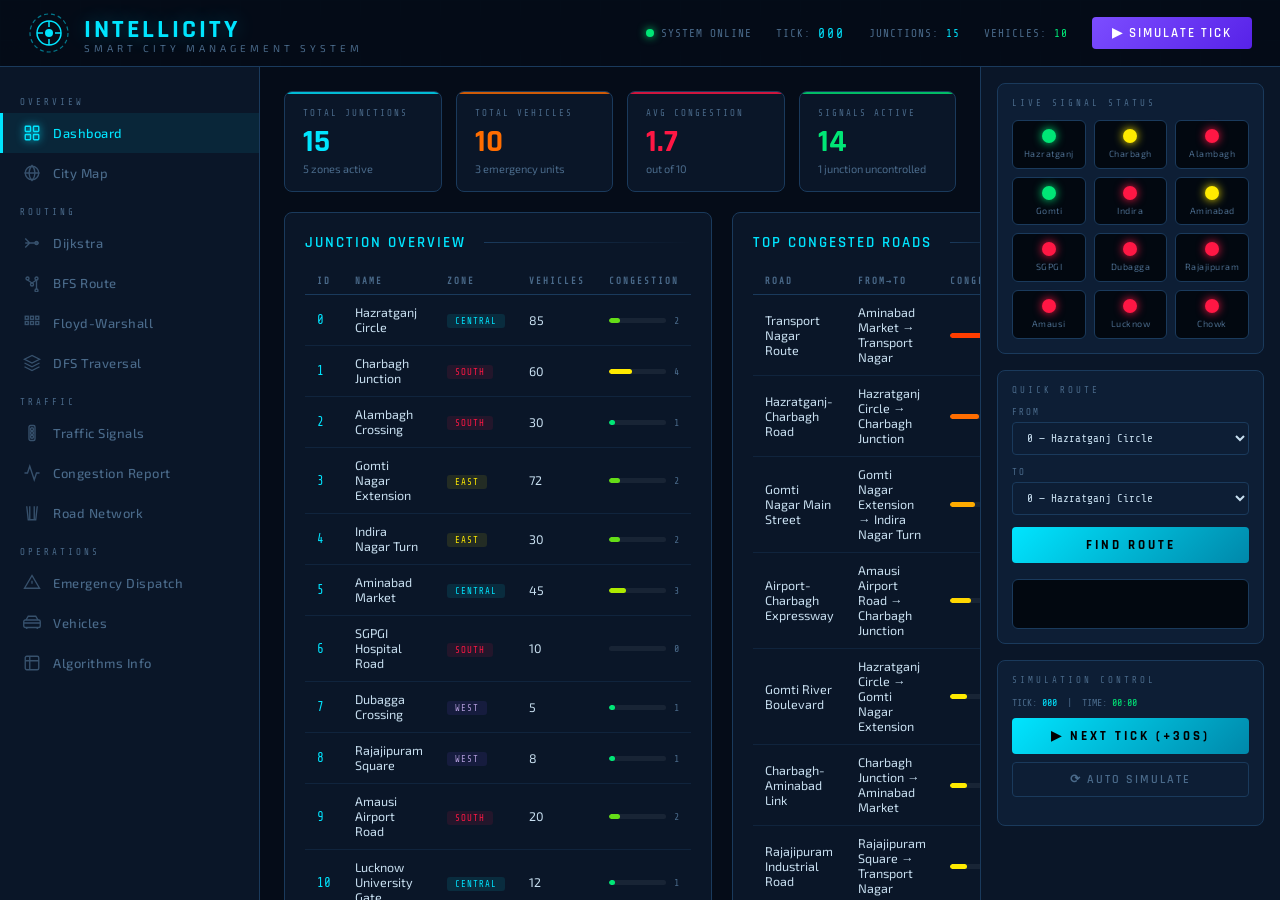
==== index.html @ 2b75cfaf "Rename inde.html to index.html" ====
<!DOCTYPE html>
<html lang="en">
<head>
<meta charset="UTF-8">
<meta name="viewport" content="width=device-width, initial-scale=1.0">
<title>IntelliCity — Smart City Management</title>
<link href="https://fonts.googleapis.com/css2?family=Rajdhani:wght@400;500;600;700&family=Share+Tech+Mono&family=Exo+2:wght@300;400;600&display=swap" rel="stylesheet">
<style>
  :root {
    --bg: #050c18;
    --panel: #0a1628;
    --panel2: #0d1e35;
    --border: #1a3a5c;
    --accent: #00e5ff;
    --accent2: #7c4dff;
    --green: #00e676;
    --yellow: #ffea00;
    --red: #ff1744;
    --orange: #ff6d00;
    --text: #c8dff0;
    --text-dim: #4a6a8a;
    --glow: 0 0 20px rgba(0,229,255,0.3);
    --glow-green: 0 0 16px rgba(0,230,118,0.4);
    --glow-red: 0 0 16px rgba(255,23,68,0.4);
  }

  * { margin:0; padding:0; box-sizing:border-box; }

  body {
    background: var(--bg);
    color: var(--text);
    font-family: 'Exo 2', sans-serif;
    min-height: 100vh;
    overflow-x: hidden;
  }

  /* Animated grid background */
  body::before {
    content:'';
    position:fixed;
    inset:0;
    background-image:
      linear-gradient(rgba(0,229,255,0.03) 1px, transparent 1px),
      linear-gradient(90deg, rgba(0,229,255,0.03) 1px, transparent 1px);
    background-size: 40px 40px;
    pointer-events:none;
    z-index:0;
  }

  /* ─── HEADER ─── */
  header {
    position: sticky;
    top: 0;
    z-index: 100;
    background: rgba(5,12,24,0.92);
    backdrop-filter: blur(12px);
    border-bottom: 1px solid var(--border);
    padding: 12px 28px;
    display: flex;
    align-items: center;
    justify-content: space-between;
  }

  .logo {
    display: flex;
    align-items: center;
    gap: 14px;
  }

  .logo-icon {
    width: 42px;
    height: 42px;
    position: relative;
  }

  .logo-text {
    font-family: 'Rajdhani', sans-serif;
    font-size: 26px;
    font-weight: 700;
    letter-spacing: 3px;
    color: var(--accent);
    text-shadow: var(--glow);
  }

  .logo-sub {
    font-size: 10px;
    letter-spacing: 4px;
    color: var(--text-dim);
    text-transform: uppercase;
    margin-top: -4px;
  }

  .header-status {
    display: flex;
    align-items: center;
    gap: 24px;
  }

  .status-pill {
    display: flex;
    align-items: center;
    gap: 7px;
    font-family: 'Share Tech Mono', monospace;
    font-size: 11px;
    color: var(--text-dim);
    letter-spacing: 1px;
  }

  .pulse-dot {
    width: 8px;
    height: 8px;
    border-radius: 50%;
    background: var(--green);
    box-shadow: 0 0 8px var(--green);
    animation: pulse 1.5s ease infinite;
  }

  @keyframes pulse {
    0%,100% { opacity:1; transform:scale(1); }
    50% { opacity:0.5; transform:scale(0.8); }
  }

  .tick-counter {
    font-family: 'Share Tech Mono', monospace;
    font-size: 13px;
    color: var(--accent);
    letter-spacing: 2px;
  }

  .btn-simulate {
    background: linear-gradient(135deg, var(--accent2), #5722e8);
    border: none;
    color: #fff;
    font-family: 'Rajdhani', sans-serif;
    font-size: 13px;
    font-weight: 600;
    letter-spacing: 2px;
    padding: 8px 20px;
    border-radius: 4px;
    cursor: pointer;
    transition: all .2s;
    text-transform: uppercase;
  }
  .btn-simulate:hover { transform:translateY(-1px); box-shadow: 0 4px 20px rgba(124,77,255,.5); }

  /* ─── LAYOUT ─── */
  .app {
    position: relative;
    z-index: 1;
    display: grid;
    grid-template-columns: 260px 1fr 300px;
    grid-template-rows: auto 1fr;
    height: calc(100vh - 67px);
    gap: 0;
  }

  /* ─── NAV SIDEBAR ─── */
  .sidebar-nav {
    border-right: 1px solid var(--border);
    background: var(--panel);
    overflow-y: auto;
    padding: 16px 0;
  }

  .nav-section-label {
    font-family: 'Share Tech Mono', monospace;
    font-size: 9px;
    letter-spacing: 3px;
    color: var(--text-dim);
    text-transform: uppercase;
    padding: 14px 20px 6px;
  }

  .nav-item {
    display: flex;
    align-items: center;
    gap: 12px;
    padding: 11px 20px;
    cursor: pointer;
    border-left: 3px solid transparent;
    transition: all .18s;
    font-size: 13px;
    font-weight: 500;
    letter-spacing: .5px;
    color: var(--text-dim);
  }

  .nav-item:hover { background: rgba(0,229,255,.05); color: var(--text); }

  .nav-item.active {
    background: rgba(0,229,255,.08);
    border-left-color: var(--accent);
    color: var(--accent);
  }

  .nav-icon {
    width: 18px;
    height: 18px;
    flex-shrink: 0;
    opacity: .7;
  }

  .nav-item.active .nav-icon { opacity: 1; filter: drop-shadow(0 0 4px var(--accent)); }

  /* ─── MAIN CONTENT ─── */
  .main-content {
    overflow-y: auto;
    padding: 24px;
    background: var(--bg);
  }

  .view { display: none; }
  .view.active { display: block; }

  /* ─── PANELS ─── */
  .panel {
    background: var(--panel);
    border: 1px solid var(--border);
    border-radius: 8px;
    padding: 20px;
    margin-bottom: 20px;
  }

  .panel-title {
    font-family: 'Rajdhani', sans-serif;
    font-size: 15px;
    font-weight: 600;
    letter-spacing: 2px;
    text-transform: uppercase;
    color: var(--accent);
    margin-bottom: 16px;
    display: flex;
    align-items: center;
    gap: 8px;
  }

  .panel-title::after {
    content: '';
    flex: 1;
    height: 1px;
    background: linear-gradient(90deg, var(--border), transparent);
    margin-left: 10px;
  }

  /* ─── CITY MAP ─── */
  #city-map-svg {
    width: 100%;
    border-radius: 8px;
    background: #020810;
    border: 1px solid var(--border);
  }

  /* ─── STATS GRID ─── */
  .stats-grid {
    display: grid;
    grid-template-columns: repeat(4, 1fr);
    gap: 14px;
    margin-bottom: 20px;
  }

  .stat-card {
    background: var(--panel);
    border: 1px solid var(--border);
    border-radius: 8px;
    padding: 16px 18px;
    position: relative;
    overflow: hidden;
  }

  .stat-card::before {
    content:'';
    position:absolute;
    top:0; left:0; right:0;
    height: 2px;
    background: var(--accent-bar, var(--accent));
    opacity: .8;
  }

  .stat-label {
    font-family: 'Share Tech Mono', monospace;
    font-size: 9px;
    letter-spacing: 2px;
    color: var(--text-dim);
    text-transform: uppercase;
    margin-bottom: 8px;
  }

  .stat-value {
    font-family: 'Rajdhani', sans-serif;
    font-size: 32px;
    font-weight: 700;
    color: var(--accent-color, var(--accent));
    line-height: 1;
  }

  .stat-sub {
    font-size: 11px;
    color: var(--text-dim);
    margin-top: 4px;
  }

  /* ─── TABLES ─── */
  .data-table {
    width: 100%;
    border-collapse: collapse;
    font-size: 12.5px;
  }

  .data-table thead tr {
    border-bottom: 1px solid var(--border);
  }

  .data-table th {
    font-family: 'Share Tech Mono', monospace;
    font-size: 9px;
    letter-spacing: 2px;
    color: var(--text-dim);
    text-transform: uppercase;
    text-align: left;
    padding: 8px 12px;
  }

  .data-table td {
    padding: 10px 12px;
    border-bottom: 1px solid rgba(26,58,92,.4);
    color: var(--text);
  }

  .data-table tbody tr:hover { background: rgba(0,229,255,.03); }

  /* ─── SIGNAL BADGE ─── */
  .signal-badge {
    display: inline-flex;
    align-items: center;
    gap: 5px;
    padding: 3px 10px;
    border-radius: 20px;
    font-family: 'Share Tech Mono', monospace;
    font-size: 10px;
    letter-spacing: 1px;
    font-weight: 700;
  }

  .signal-badge.green  { background: rgba(0,230,118,.15); color: var(--green); border: 1px solid rgba(0,230,118,.3); }
  .signal-badge.yellow { background: rgba(255,234,0,.15);  color: var(--yellow); border: 1px solid rgba(255,234,0,.3); }
  .signal-badge.red    { background: rgba(255,23,68,.15);  color: var(--red);    border: 1px solid rgba(255,23,68,.3); }

  .signal-dot {
    width: 6px; height: 6px;
    border-radius: 50%;
  }
  .signal-badge.green  .signal-dot { background: var(--green); box-shadow: 0 0 6px var(--green); animation: pulse 1s infinite; }
  .signal-badge.yellow .signal-dot { background: var(--yellow); box-shadow: 0 0 6px var(--yellow); animation: pulse 1.5s infinite; }
  .signal-badge.red    .signal-dot { background: var(--red); }

  /* ─── CONGESTION BAR ─── */
  .congestion-bar-wrap {
    display: flex;
    align-items: center;
    gap: 8px;
  }

  .congestion-bar {
    flex: 1;
    height: 5px;
    background: rgba(255,255,255,.06);
    border-radius: 3px;
    overflow: hidden;
  }

  .congestion-fill {
    height: 100%;
    border-radius: 3px;
    transition: width .4s;
  }

  .cong-0  { background: var(--green); }
  .cong-1  { background: #00e676; }
  .cong-2  { background: #64dd17; }
  .cong-3  { background: #aeea00; }
  .cong-4  { background: #ffea00; }
  .cong-5  { background: #ffd600; }
  .cong-6  { background: #ffab00; }
  .cong-7  { background: #ff6d00; }
  .cong-8  { background: #ff3d00; }
  .cong-9  { background: #ff1744; }
  .cong-10 { background: #d50000; }

  /* ─── VEHICLE TYPE BADGE ─── */
  .vtype {
    display: inline-block;
    padding: 2px 8px;
    border-radius: 3px;
    font-size: 10px;
    font-weight: 600;
    letter-spacing: 1px;
    font-family: 'Share Tech Mono', monospace;
  }

  .vtype.CAR        { background: rgba(0,229,255,.12); color: var(--accent); }
  .vtype.TRUCK      { background: rgba(124,77,255,.15); color: #b39ddb; }
  .vtype.MOTORCYCLE { background: rgba(0,176,255,.12); color: #40c4ff; }
  .vtype.AMBULANCE  { background: rgba(0,230,118,.15); color: var(--green); }
  .vtype.FIRE_TRUCK { background: rgba(255,109,0,.15); color: var(--orange); }
  .vtype.POLICE     { background: rgba(0,145,234,.15); color: #40c4ff; }

  /* ─── RIGHT PANEL ─── */
  .sidebar-right {
    border-left: 1px solid var(--border);
    background: var(--panel);
    overflow-y: auto;
    padding: 16px;
    display: flex;
    flex-direction: column;
    gap: 16px;
  }

  /* ─── SIGNAL LIGHTS WIDGET ─── */
  .signal-widget {
    background: var(--panel2);
    border: 1px solid var(--border);
    border-radius: 8px;
    padding: 14px;
  }

  .signal-widget-title {
    font-family: 'Share Tech Mono', monospace;
    font-size: 9px;
    letter-spacing: 3px;
    color: var(--text-dim);
    text-transform: uppercase;
    margin-bottom: 12px;
  }

  .signal-grid {
    display: grid;
    grid-template-columns: repeat(3, 1fr);
    gap: 8px;
  }

  .signal-cell {
    background: #020810;
    border: 1px solid var(--border);
    border-radius: 6px;
    padding: 8px 6px;
    text-align: center;
    cursor: pointer;
    transition: all .2s;
  }

  .signal-cell:hover { border-color: var(--accent); }

  .signal-light {
    width: 14px;
    height: 14px;
    border-radius: 50%;
    margin: 0 auto 5px;
    position: relative;
  }

  .signal-light.green  { background: var(--green); box-shadow: 0 0 10px var(--green); }
  .signal-light.yellow { background: var(--yellow); box-shadow: 0 0 10px var(--yellow); animation: pulse 1.5s infinite; }
  .signal-light.red    { background: var(--red); box-shadow: 0 0 10px var(--red); }

  .signal-cell-name {
    font-size: 9px;
    color: var(--text-dim);
    letter-spacing: .5px;
    line-height: 1.3;
  }

  /* ─── ROUTING PANEL ─── */
  .route-form label {
    font-family: 'Share Tech Mono', monospace;
    font-size: 9px;
    letter-spacing: 2px;
    color: var(--text-dim);
    text-transform: uppercase;
    display: block;
    margin-bottom: 5px;
  }

  .route-form select, .route-form input {
    width: 100%;
    background: var(--panel2);
    border: 1px solid var(--border);
    color: var(--text);
    padding: 8px 10px;
    border-radius: 4px;
    font-family: 'Share Tech Mono', monospace;
    font-size: 11px;
    margin-bottom: 12px;
    outline: none;
    transition: border-color .2s;
  }

  .route-form select:focus, .route-form input:focus {
    border-color: var(--accent);
  }

  .route-form select option { background: var(--panel2); }

  .btn-run {
    width: 100%;
    background: linear-gradient(135deg, var(--accent), #0088aa);
    border: none;
    color: #000;
    font-family: 'Rajdhani', sans-serif;
    font-size: 13px;
    font-weight: 700;
    letter-spacing: 3px;
    text-transform: uppercase;
    padding: 10px;
    border-radius: 4px;
    cursor: pointer;
    transition: all .2s;
    margin-bottom: 12px;
  }

  .btn-run:hover { transform: translateY(-1px); box-shadow: 0 4px 16px rgba(0,229,255,.35); }

  .btn-secondary {
    width: 100%;
    background: transparent;
    border: 1px solid var(--border);
    color: var(--text-dim);
    font-family: 'Rajdhani', sans-serif;
    font-size: 12px;
    font-weight: 600;
    letter-spacing: 2px;
    text-transform: uppercase;
    padding: 9px;
    border-radius: 4px;
    cursor: pointer;
    transition: all .2s;
    margin-bottom: 8px;
  }

  .btn-secondary:hover { border-color: var(--accent2); color: var(--accent2); }

  /* ─── RESULT DISPLAY ─── */
  .result-box {
    background: #020810;
    border: 1px solid var(--border);
    border-radius: 6px;
    padding: 12px;
    font-family: 'Share Tech Mono', monospace;
    font-size: 11px;
    color: var(--text);
    line-height: 1.7;
    min-height: 60px;
    margin-top: 4px;
    white-space: pre-wrap;
    word-break: break-word;
  }

  .result-box .path-node {
    display: inline-block;
    background: rgba(0,229,255,.12);
    border: 1px solid rgba(0,229,255,.25);
    color: var(--accent);
    padding: 1px 7px;
    border-radius: 3px;
    margin: 1px;
    font-size: 10px;
  }

  .result-box .path-arrow {
    color: var(--text-dim);
    margin: 0 3px;
  }

  /* ─── ALGO SECTION ─── */
  .algo-card {
    background: var(--panel2);
    border: 1px solid var(--border);
    border-radius: 6px;
    padding: 14px;
    margin-bottom: 10px;
  }

  .algo-card-title {
    font-family: 'Rajdhani', sans-serif;
    font-size: 13px;
    font-weight: 600;
    letter-spacing: 1.5px;
    color: var(--accent);
    margin-bottom: 4px;
  }

  .algo-badge {
    display: inline-block;
    background: rgba(124,77,255,.15);
    border: 1px solid rgba(124,77,255,.3);
    color: #b39ddb;
    font-family: 'Share Tech Mono', monospace;
    font-size: 9px;
    padding: 2px 7px;
    border-radius: 3px;
    margin-bottom: 8px;
  }

  .algo-desc {
    font-size: 11.5px;
    color: var(--text-dim);
    line-height: 1.6;
  }

  /* ─── FLOYD WARSHALL MATRIX ─── */
  .matrix-container {
    overflow: auto;
    max-height: 500px;
    border: 1px solid var(--border);
    border-radius: 6px;
  }

  .matrix-table {
    border-collapse: collapse;
    font-family: 'Share Tech Mono', monospace;
    font-size: 9px;
  }

  .matrix-table th, .matrix-table td {
    padding: 5px 7px;
    border: 1px solid rgba(26,58,92,.4);
    text-align: right;
    min-width: 50px;
  }

  .matrix-table th { color: var(--text-dim); background: var(--panel); }
  .matrix-table td { color: var(--text); }
  .matrix-table td.diagonal { color: var(--text-dim); }
  .matrix-table td.high-cost { color: var(--red); }
  .matrix-table td.low-cost { color: var(--green); }
  .matrix-table td.inf { color: var(--text-dim); font-size: 8px; }

  /* ─── ZONE COLORS ─── */
  .zone-tag {
    display: inline-block;
    padding: 2px 8px;
    border-radius: 3px;
    font-size: 9px;
    letter-spacing: 1px;
    font-family: 'Share Tech Mono', monospace;
    text-transform: uppercase;
  }

  .zone-Central  { background: rgba(0,229,255,.1);   color: var(--accent); }
  .zone-North    { background: rgba(0,230,118,.1);   color: var(--green); }
  .zone-South    { background: rgba(255,23,68,.1);   color: var(--red); }
  .zone-East     { background: rgba(255,234,0,.1);   color: var(--yellow); }
  .zone-West     { background: rgba(124,77,255,.1);  color: #b39ddb; }

  /* ─── EMERGENCY PANEL ─── */
  .emergency-btn {
    display: flex;
    align-items: center;
    gap: 10px;
    width: 100%;
    background: rgba(255,23,68,.08);
    border: 1px solid rgba(255,23,68,.3);
    color: var(--red);
    font-family: 'Rajdhani', sans-serif;
    font-size: 13px;
    font-weight: 700;
    letter-spacing: 2px;
    padding: 11px 14px;
    border-radius: 6px;
    cursor: pointer;
    transition: all .2s;
    text-align: left;
    margin-bottom: 8px;
    text-transform: uppercase;
  }

  .emergency-btn:hover {
    background: rgba(255,23,68,.15);
    border-color: var(--red);
    box-shadow: var(--glow-red);
  }

  .emergency-btn.dispatched {
    background: rgba(0,230,118,.08);
    border-color: rgba(0,230,118,.3);
    color: var(--green);
  }

  /* ─── NOTIFICATION TOAST ─── */
  #toast-container {
    position: fixed;
    bottom: 24px;
    right: 24px;
    z-index: 9999;
    display: flex;
    flex-direction: column;
    gap: 10px;
  }

  .toast {
    background: var(--panel);
    border: 1px solid var(--border);
    border-radius: 6px;
    padding: 12px 18px;
    font-size: 12px;
    color: var(--text);
    min-width: 260px;
    animation: slideIn .25s ease;
    border-left: 3px solid var(--accent);
  }

  .toast.success { border-left-color: var(--green); }
  .toast.warning { border-left-color: var(--orange); }
  .toast.error   { border-left-color: var(--red); }

  @keyframes slideIn {
    from { transform: translateX(60px); opacity: 0; }
    to   { transform: translateX(0);    opacity: 1; }
  }

  /* ─── SCROLL ─── */
  ::-webkit-scrollbar { width: 4px; height: 4px; }
  ::-webkit-scrollbar-track { background: transparent; }
  ::-webkit-scrollbar-thumb { background: var(--border); border-radius: 2px; }

  /* ─── FORM ROW ─── */
  .form-row { margin-bottom: 12px; }
  .form-row label {
    display: block;
    font-family: 'Share Tech Mono', monospace;
    font-size: 9px;
    letter-spacing: 2px;
    color: var(--text-dim);
    text-transform: uppercase;
    margin-bottom: 5px;
  }

  .form-row input, .form-row select {
    width: 100%;
    background: var(--panel2);
    border: 1px solid var(--border);
    color: var(--text);
    padding: 8px 10px;
    border-radius: 4px;
    font-family: 'Share Tech Mono', monospace;
    font-size: 11px;
    outline: none;
    transition: border-color .2s;
  }

  .form-row input:focus, .form-row select:focus { border-color: var(--accent); }
  .form-row select option { background: var(--panel2); }

  .form-grid-2 { display: grid; grid-template-columns: 1fr 1fr; gap: 10px; }

  .section-head {
    font-family: 'Share Tech Mono', monospace;
    font-size: 10px;
    letter-spacing: 3px;
    color: var(--text-dim);
    text-transform: uppercase;
    padding: 0 0 10px;
    margin-bottom: 12px;
    border-bottom: 1px solid var(--border);
  }

  .info-tag {
    display: inline-flex;
    align-items: center;
    gap: 5px;
    background: rgba(0,229,255,.08);
    border: 1px solid rgba(0,229,255,.2);
    color: var(--accent);
    padding: 4px 10px;
    border-radius: 4px;
    font-family: 'Share Tech Mono', monospace;
    font-size: 10px;
    margin-right: 6px;
    margin-bottom: 6px;
  }

  .two-col { display: grid; grid-template-columns: 1fr 1fr; gap: 20px; }

  /* ─── CONGESTION EDITOR ─── */
  .editor-panel {
    background: var(--panel2);
    border: 1px solid var(--border);
    border-radius: 8px;
    padding: 18px;
    margin-bottom: 20px;
  }

  .editor-section-title {
    font-family: 'Rajdhani', sans-serif;
    font-size: 13px;
    font-weight: 600;
    letter-spacing: 2px;
    color: var(--accent2);
    text-transform: uppercase;
    margin-bottom: 14px;
    display: flex;
    align-items: center;
    gap: 8px;
  }

  .editor-row {
    display: grid;
    grid-template-columns: 1fr auto 160px auto;
    align-items: center;
    gap: 10px;
    padding: 7px 0;
    border-bottom: 1px solid rgba(26,58,92,.25);
  }

  .editor-row:last-child { border-bottom: none; }

  .editor-label {
    font-size: 12px;
    color: var(--text);
    white-space: nowrap;
    overflow: hidden;
    text-overflow: ellipsis;
  }

  .editor-val {
    font-family: 'Share Tech Mono', monospace;
    font-size: 12px;
    min-width: 32px;
    text-align: right;
  }

  .editor-slider {
    -webkit-appearance: none;
    width: 100%;
    height: 4px;
    border-radius: 2px;
    background: rgba(255,255,255,.08);
    outline: none;
    cursor: pointer;
  }

  .editor-slider::-webkit-slider-thumb {
    -webkit-appearance: none;
    width: 14px;
    height: 14px;
    border-radius: 50%;
    background: var(--accent);
    box-shadow: 0 0 6px rgba(0,229,255,.5);
    cursor: pointer;
  }

  .editor-slider.road-slider::-webkit-slider-thumb {
    background: var(--accent2);
    box-shadow: 0 0 6px rgba(124,77,255,.5);
  }

  .btn-apply {
    background: linear-gradient(135deg, var(--accent2), #3a1fa8);
    border: none;
    color: #fff;
    font-family: 'Rajdhani', sans-serif;
    font-size: 11px;
    font-weight: 700;
    letter-spacing: 2px;
    padding: 5px 12px;
    border-radius: 4px;
    cursor: pointer;
    text-transform: uppercase;
    transition: all .2s;
    white-space: nowrap;
  }

  .btn-apply:hover { box-shadow: 0 2px 12px rgba(124,77,255,.4); transform: translateY(-1px); }

  .editor-search {
    width: 100%;
    background: var(--panel2);
    border: 1px solid var(--border);
    color: var(--text);
    padding: 8px 12px;
    border-radius: 4px;
    font-family: 'Share Tech Mono', monospace;
    font-size: 11px;
    outline: none;
    margin-bottom: 12px;
    transition: border-color .2s;
  }

  .editor-search:focus { border-color: var(--accent2); }

  .editor-tabs {
    display: flex;
    gap: 0;
    margin-bottom: 16px;
    border: 1px solid var(--border);
    border-radius: 6px;
    overflow: hidden;
  }

  .editor-tab {
    flex: 1;
    background: transparent;
    border: none;
    color: var(--text-dim);
    font-family: 'Rajdhani', sans-serif;
    font-size: 12px;
    font-weight: 600;
    letter-spacing: 2px;
    padding: 9px;
    cursor: pointer;
    text-transform: uppercase;
    transition: all .2s;
    border-right: 1px solid var(--border);
  }

  .editor-tab:last-child { border-right: none; }

  .editor-tab.active {
    background: rgba(124,77,255,.15);
    color: var(--accent2);
  }

  .editor-tab:hover:not(.active) {
    background: rgba(255,255,255,.03);
    color: var(--text);
  }

  .editor-pane { display: none; }
  .editor-pane.active { display: block; }

  .cong-preview {
    width: 10px;
    height: 10px;
    border-radius: 50%;
    flex-shrink: 0;
  }

</style>
</head>
<body>

<!-- HEADER -->
<header>
  <div class="logo">
    <svg class="logo-icon" viewBox="0 0 42 42" fill="none" xmlns="http://www.w3.org/2000/svg">
      <circle cx="21" cy="21" r="19" stroke="#00e5ff" stroke-width="1.2" stroke-dasharray="4 3" opacity="0.5"/>
      <circle cx="21" cy="21" r="12" fill="none" stroke="#00e5ff" stroke-width="1.5"/>
      <circle cx="21" cy="21" r="4" fill="#00e5ff"/>
      <line x1="21" y1="9" x2="21" y2="15" stroke="#00e5ff" stroke-width="1.5"/>
      <line x1="21" y1="27" x2="21" y2="33" stroke="#00e5ff" stroke-width="1.5"/>
      <line x1="9"  y1="21" x2="15" y2="21" stroke="#00e5ff" stroke-width="1.5"/>
      <line x1="27" y1="21" x2="33" y2="21" stroke="#00e5ff" stroke-width="1.5"/>
    </svg>
    <div>
      <div class="logo-text">INTELLICITY</div>
      <div class="logo-sub">Smart City Management System</div>
    </div>
  </div>
  <div class="header-status">
    <div class="status-pill"><div class="pulse-dot"></div> SYSTEM ONLINE</div>
    <div class="status-pill">TICK: <span class="tick-counter" id="tick-display">000</span></div>
    <div class="status-pill">JUNCTIONS: <span style="color:var(--accent)">15</span></div>
    <div class="status-pill">VEHICLES: <span style="color:var(--green)">10</span></div>
    <button class="btn-simulate" onclick="simulateTick()">▶ SIMULATE TICK</button>
  </div>
</header>

<div class="app">

  <!-- LEFT NAV -->
  <nav class="sidebar-nav">
    <div class="nav-section-label">Overview</div>
    <div class="nav-item active" onclick="showView('dashboard')">
      <svg class="nav-icon" viewBox="0 0 24 24" fill="none" stroke="currentColor" stroke-width="1.8"><rect x="3" y="3" width="7" height="7" rx="1"/><rect x="14" y="3" width="7" height="7" rx="1"/><rect x="3" y="14" width="7" height="7" rx="1"/><rect x="14" y="14" width="7" height="7" rx="1"/></svg>
      Dashboard
    </div>
    <div class="nav-item" onclick="showView('city-map')">
      <svg class="nav-icon" viewBox="0 0 24 24" fill="none" stroke="currentColor" stroke-width="1.8"><circle cx="12" cy="12" r="9"/><path d="M2 12h20M12 2a15.3 15.3 0 0 1 4 10 15.3 15.3 0 0 1-4 10 15.3 15.3 0 0 1-4-10 15.3 15.3 0 0 1 4-10z"/></svg>
      City Map
    </div>

    <div class="nav-section-label">Routing</div>
    <div class="nav-item" onclick="showView('dijkstra')">
      <svg class="nav-icon" viewBox="0 0 24 24" fill="none" stroke="currentColor" stroke-width="1.8"><path d="M3 12h18M3 6l6 6-6 6"/><circle cx="18" cy="12" r="2"/></svg>
      Dijkstra
    </div>
    <div class="nav-item" onclick="showView('bfs')">
      <svg class="nav-icon" viewBox="0 0 24 24" fill="none" stroke="currentColor" stroke-width="1.8"><circle cx="6" cy="6" r="2"/><circle cx="18" cy="6" r="2"/><circle cx="12" cy="14" r="2"/><circle cx="18" cy="22" r="2"/><line x1="6" y1="8" x2="12" y2="12"/><line x1="18" y1="8" x2="12" y2="12"/><line x1="18" y1="20" x2="18" y2="8"/></svg>
      BFS Route
    </div>
    <div class="nav-item" onclick="showView('floyd')">
      <svg class="nav-icon" viewBox="0 0 24 24" fill="none" stroke="currentColor" stroke-width="1.8"><rect x="3" y="3" width="4" height="4"/><rect x="10" y="3" width="4" height="4"/><rect x="17" y="3" width="4" height="4"/><rect x="3" y="10" width="4" height="4"/><rect x="10" y="10" width="4" height="4"/><rect x="17" y="10" width="4" height="4"/></svg>
      Floyd-Warshall
    </div>
    <div class="nav-item" onclick="showView('dfs')">
      <svg class="nav-icon" viewBox="0 0 24 24" fill="none" stroke="currentColor" stroke-width="1.8"><path d="M12 2L2 7l10 5 10-5-10-5zM2 17l10 5 10-5M2 12l10 5 10-5"/></svg>
      DFS Traversal
    </div>

    <div class="nav-section-label">Traffic</div>
    <div class="nav-item" onclick="showView('signals')">
      <svg class="nav-icon" viewBox="0 0 24 24" fill="none" stroke="currentColor" stroke-width="1.8"><rect x="8" y="2" width="8" height="20" rx="2"/><circle cx="12" cy="7" r="2"/><circle cx="12" cy="12" r="2"/><circle cx="12" cy="17" r="2"/></svg>
      Traffic Signals
    </div>
    <div class="nav-item" onclick="showView('congestion')">
      <svg class="nav-icon" viewBox="0 0 24 24" fill="none" stroke="currentColor" stroke-width="1.8"><path d="M22 12h-4l-3 9L9 3l-3 9H2"/></svg>
      Congestion Report
    </div>
    <div class="nav-item" onclick="showView('roads')">
      <svg class="nav-icon" viewBox="0 0 24 24" fill="none" stroke="currentColor" stroke-width="1.8"><path d="M5 3l2 18h10l2-18"/><path d="M9 3v18M15 3v18"/></svg>
      Road Network
    </div>

    <div class="nav-section-label">Operations</div>
    <div class="nav-item" onclick="showView('emergency')">
      <svg class="nav-icon" viewBox="0 0 24 24" fill="none" stroke="currentColor" stroke-width="1.8"><path d="M12 2L2 19h20L12 2z"/><line x1="12" y1="9" x2="12" y2="13"/><line x1="12" y1="17" x2="12.01" y2="17"/></svg>
      Emergency Dispatch
    </div>
    <div class="nav-item" onclick="showView('vehicles')">
      <svg class="nav-icon" viewBox="0 0 24 24" fill="none" stroke="currentColor" stroke-width="1.8"><rect x="1" y="8" width="22" height="10" rx="2"/><path d="M1 12h22M5 18v2M19 18v2M4 8l3-5h10l3 5"/></svg>
      Vehicles
    </div>
    <div class="nav-item" onclick="showView('algorithms')">
      <svg class="nav-icon" viewBox="0 0 24 24" fill="none" stroke="currentColor" stroke-width="1.8"><path d="M9 3H5a2 2 0 00-2 2v4m6-6h10a2 2 0 012 2v4M9 3v18m0 0h10a2 2 0 002-2V9M9 21H5a2 2 0 01-2-2V9m0 0h18"/></svg>
      Algorithms Info
    </div>
  </nav>

  <!-- MAIN CONTENT -->
  <main class="main-content">

    <!-- DASHBOARD -->
    <div class="view active" id="view-dashboard">
      <div class="stats-grid">
        <div class="stat-card" style="--accent-bar:var(--accent); --accent-color:var(--accent)">
          <div class="stat-label">Total Junctions</div>
          <div class="stat-value">15</div>
          <div class="stat-sub">5 zones active</div>
        </div>
        <div class="stat-card" style="--accent-bar:var(--orange); --accent-color:var(--orange)">
          <div class="stat-label">Total Vehicles</div>
          <div class="stat-value" id="dash-vehicles">10</div>
          <div class="stat-sub">3 emergency units</div>
        </div>
        <div class="stat-card" style="--accent-bar:var(--red); --accent-color:var(--red)">
          <div class="stat-label">Avg Congestion</div>
          <div class="stat-value" id="dash-congestion">2.4</div>
          <div class="stat-sub">out of 10</div>
        </div>
        <div class="stat-card" style="--accent-bar:var(--green); --accent-color:var(--green)">
          <div class="stat-label">Signals Active</div>
          <div class="stat-value">14</div>
          <div class="stat-sub">1 junction uncontrolled</div>
        </div>
      </div>

      <div class="two-col">
        <div>
          <div class="panel">
            <div class="panel-title">Junction Overview</div>
            <table class="data-table">
              <thead>
                <tr><th>ID</th><th>Name</th><th>Zone</th><th>Vehicles</th><th>Congestion</th></tr>
              </thead>
              <tbody id="junction-table-body"></tbody>
            </table>
          </div>
        </div>
        <div>
          <div class="panel">
            <div class="panel-title">Top Congested Roads</div>
            <table class="data-table">
              <thead>
                <tr><th>Road</th><th>From→To</th><th>Congestion</th></tr>
              </thead>
              <tbody id="road-congestion-body"></tbody>
            </table>
          </div>
          <div class="panel">
            <div class="panel-title">Zone Summary</div>
            <div id="zone-summary"></div>
          </div>
        </div>
      </div>
    </div>

    <!-- CITY MAP -->
    <div class="view" id="view-city-map">
      <div class="panel">
        <div class="panel-title">City Road Network — Interactive Map</div>
        <svg id="city-map-svg" viewBox="0 0 900 580" xmlns="http://www.w3.org/2000/svg"></svg>
        <div style="margin-top:12px; display:flex; gap:14px; flex-wrap:wrap;">
          <span class="info-tag">● Central</span>
          <span class="info-tag" style="color:var(--green)">● North</span>
          <span class="info-tag" style="color:var(--red)">● South</span>
          <span class="info-tag" style="color:var(--yellow)">● East</span>
          <span class="info-tag" style="color:#b39ddb">● West</span>
          <span style="font-family:'Share Tech Mono',monospace; font-size:10px; color:var(--text-dim); align-self:center;">Click a junction to inspect</span>
        </div>
      </div>
    </div>

    <!-- DIJKSTRA -->
    <div class="view" id="view-dijkstra">
      <div class="panel">
        <div class="panel-title">Dijkstra's Algorithm — Shortest Path</div>
        <div class="algo-desc" style="margin-bottom:16px; font-size:12.5px; color:var(--text-dim); line-height:1.7;">
          Finds the optimal route between two junctions considering both road distance and congestion penalty. Effective cost = distance + (congestion × 50).
          <br><span style="color:var(--accent2); font-family:'Share Tech Mono',monospace; font-size:10px;">Complexity: O((V+E) log V)</span>
        </div>
        <div class="route-form">
          <div class="form-grid-2">
            <div class="form-row">
              <label>Source Junction</label>
              <select id="dijk-from"></select>
            </div>
            <div class="form-row">
              <label>Destination Junction</label>
              <select id="dijk-to"></select>
            </div>
          </div>
          <button class="btn-run" onclick="runDijkstra()">⚡ RUN DIJKSTRA</button>
        </div>
        <div class="section-head">Result</div>
        <div class="result-box" id="dijk-result">Select source and destination to compute shortest path.</div>
      </div>
    </div>

    <!-- BFS -->
    <div class="view" id="view-bfs">
      <div class="panel">
        <div class="panel-title">BFS — Alternate Route Detection</div>
        <div class="algo-desc" style="margin-bottom:16px; font-size:12.5px; color:var(--text-dim); line-height:1.7;">
          Finds the route with fewest hops (unweighted). Useful for detecting alternate paths during congestion bypass.
          <br><span style="color:var(--accent2); font-family:'Share Tech Mono',monospace; font-size:10px;">Complexity: O(V+E)</span>
        </div>
        <div class="route-form">
          <div class="form-grid-2">
            <div class="form-row">
              <label>Source Junction</label>
              <select id="bfs-from"></select>
            </div>
            <div class="form-row">
              <label>Destination Junction</label>
              <select id="bfs-to"></select>
            </div>
          </div>
          <button class="btn-run" onclick="runBFS()">⚡ RUN BFS</button>
        </div>
        <div class="section-head">Result</div>
        <div class="result-box" id="bfs-result">Select junctions to find BFS route.</div>
      </div>
    </div>

    <!-- FLOYD WARSHALL -->
    <div class="view" id="view-floyd">
      <div class="panel">
        <div class="panel-title">Floyd-Warshall — All-Pairs Shortest Paths</div>
        <div class="algo-desc" style="margin-bottom:16px; font-size:12.5px; color:var(--text-dim); line-height:1.7;">
          Computes shortest paths between every pair of junctions. Used for city-wide navigation planning.
          <br><span style="color:var(--accent2); font-family:'Share Tech Mono',monospace; font-size:10px;">Complexity: O(V³)</span>
        </div>
        <button class="btn-run" style="width:auto; padding:10px 28px;" onclick="renderFloyd()">⚡ COMPUTE MATRIX</button>
        <div style="margin-top:16px;" class="matrix-container" id="floyd-matrix"></div>
      </div>
    </div>

    <!-- DFS -->
    <div class="view" id="view-dfs">
      <div class="panel">
        <div class="panel-title">DFS — Network Traversal</div>
        <div class="algo-desc" style="margin-bottom:16px; font-size:12.5px; color:var(--text-dim); line-height:1.7;">
          Performs depth-first traversal from a starting junction. Used for connectivity checking across the city network.
          <br><span style="color:var(--accent2); font-family:'Share Tech Mono',monospace; font-size:10px;">Complexity: O(V+E)</span>
        </div>
        <div class="route-form">
          <div class="form-row" style="max-width:280px;">
            <label>Start Junction</label>
            <select id="dfs-start"></select>
          </div>
          <button class="btn-run" style="width:auto;padding:10px 28px;" onclick="runDFS()">⚡ RUN DFS</button>
        </div>
        <div class="section-head">Traversal Order</div>
        <div class="result-box" id="dfs-result">Select start junction.</div>
      </div>
    </div>

    <!-- SIGNALS -->
    <div class="view" id="view-signals">
      <div class="panel">
        <div class="panel-title">Traffic Signal Management</div>
        <div style="display:flex; gap:10px; margin-bottom:16px; flex-wrap:wrap;">
          <button class="btn-run" style="width:auto;padding:9px 20px;" onclick="optimizeSignals()">⚡ OPTIMIZE SIGNALS (GREEDY)</button>
          <button class="btn-secondary" style="width:auto;padding:9px 20px;" onclick="renderSignals()">↻ REFRESH</button>
        </div>
        <table class="data-table" id="signal-table">
          <thead>
            <tr><th>Junction</th><th>Zone</th><th>Phase</th><th>Vehicle Density</th><th>Green</th><th>Red</th><th>Emergency</th></tr>
          </thead>
          <tbody id="signal-table-body"></tbody>
        </table>
      </div>
    </div>

    <!-- CONGESTION -->
    <div class="view" id="view-congestion">

      <!-- EDITOR CARD -->
      <div class="panel" style="border-color:rgba(124,77,255,.35);">
        <div class="panel-title" style="color:var(--accent2);">✏ Manual Congestion Editor</div>
        <p style="font-size:12px;color:var(--text-dim);margin-bottom:14px;line-height:1.6;">
          Drag sliders to manually set vehicle counts at junctions or congestion levels on roads. Changes are reflected instantly across all views.
        </p>

        <div class="editor-tabs">
          <button class="editor-tab active" onclick="switchEditorTab('junctions',this)">🚦 Junctions</button>
          <button class="editor-tab" onclick="switchEditorTab('roads',this)">🛣 Roads</button>
        </div>

        <!-- JUNCTION EDITOR -->
        <div class="editor-pane active" id="editor-pane-junctions">
          <input class="editor-search" id="junction-search" placeholder="Search junction…" oninput="renderJunctionEditor()" />
          <div id="junction-editor-list"></div>
        </div>

        <!-- ROAD EDITOR -->
        <div class="editor-pane" id="editor-pane-roads">
          <input class="editor-search" id="road-search" placeholder="Search road…" oninput="renderRoadEditor()" />
          <div id="road-editor-list"></div>
        </div>

        <div style="margin-top:14px;display:flex;gap:10px;flex-wrap:wrap;">
          <button class="btn-run" style="width:auto;padding:9px 20px;" onclick="applyAllEdits()">⚡ APPLY ALL &amp; REFRESH</button>
          <button class="btn-secondary" style="width:auto;padding:9px 20px;" onclick="resetAllCongestion()">↺ RESET TO DEFAULT</button>
        </div>
        <div id="editor-feedback" style="font-family:'Share Tech Mono',monospace;font-size:10px;color:var(--green);margin-top:8px;min-height:16px;"></div>
      </div>

      <!-- REPORT CARD -->
      <div class="panel">
        <div class="panel-title">Congestion Analysis Report</div>
        <div style="margin-bottom:16px;">
          <button class="btn-run" style="width:auto;padding:9px 20px;" onclick="updateCongestion()">↻ REFRESH REPORT</button>
        </div>
        <div class="section-head">Top Congested Junctions</div>
        <div id="congestion-junctions"></div>
        <div class="section-head" style="margin-top:20px;">Road Congestion Ranking</div>
        <table class="data-table">
          <thead><tr><th>Road Name</th><th>From</th><th>To</th><th>Distance</th><th>Congestion</th><th>Status</th></tr></thead>
          <tbody id="congestion-roads-body"></tbody>
        </table>
      </div>
    </div>

    <!-- ROADS -->
    <div class="view" id="view-roads">
      <div class="panel">
        <div class="panel-title">Road Network</div>
        <table class="data-table">
          <thead><tr><th>Road Name</th><th>From</th><th>To</th><th>Distance (m)</th><th>Bidirectional</th><th>Congestion</th><th>Status</th></tr></thead>
          <tbody id="road-table-body"></tbody>
        </table>
      </div>
      <div class="panel">
        <div class="panel-title">Block / Unblock Road</div>
        <div class="form-grid-2">
          <div class="form-row">
            <label>Junction A</label>
            <select id="block-from"></select>
          </div>
          <div class="form-row">
            <label>Junction B</label>
            <select id="block-to"></select>
          </div>
        </div>
        <div style="display:flex;gap:10px;">
          <button class="btn-run" style="background:linear-gradient(135deg,var(--red),#aa0000);" onclick="blockRoad(true)">🚧 BLOCK ROAD</button>
          <button class="btn-run" style="background:linear-gradient(135deg,var(--green),#007740);" onclick="blockRoad(false)">✓ UNBLOCK ROAD</button>
        </div>
        <div class="result-box" style="margin-top:12px;" id="block-result">Select junctions to block or unblock a road.</div>
      </div>
    </div>

    <!-- EMERGENCY -->
    <div class="view" id="view-emergency">
      <div class="panel">
        <div class="panel-title">Emergency Dispatch</div>
        <div class="algo-desc" style="margin-bottom:16px; font-size:12.5px; color:var(--text-dim); line-height:1.7;">
          Emergency vehicles use Dijkstra's algorithm with signal override. All signals on the route are forced GREEN for immediate clearance.
        </div>
        <div id="emergency-vehicles-list"></div>
        <div class="section-head" style="margin-top:16px;">Dispatch Log</div>
        <div class="result-box" id="emergency-log" style="min-height:100px;">No dispatches yet. Click a vehicle to dispatch it.</div>
      </div>
    </div>

    <!-- VEHICLES -->
    <div class="view" id="view-vehicles">
      <div class="panel">
        <div class="panel-title">Vehicle Registry</div>
        <table class="data-table">
          <thead><tr><th>ID</th><th>Plate</th><th>Type</th><th>From</th><th>To</th><th>Fuel</th><th>Emergency</th></tr></thead>
          <tbody id="vehicle-table-body"></tbody>
        </table>
      </div>
      <div class="panel">
        <div class="panel-title">Vehicle Statistics</div>
        <div id="vehicle-stats"></div>
      </div>
    </div>

    <!-- ALGORITHMS -->
    <div class="view" id="view-algorithms">
      <div class="panel">
        <div class="panel-title">Algorithm Reference</div>
        <div id="algo-cards"></div>
      </div>
    </div>

  </main>

  <!-- RIGHT SIDEBAR -->
  <aside class="sidebar-right">

    <!-- SIGNAL QUICK VIEW -->
    <div class="signal-widget">
      <div class="signal-widget-title">Live Signal Status</div>
      <div class="signal-grid" id="signal-quick-grid"></div>
    </div>

    <!-- ROUTE QUICK PANEL -->
    <div class="signal-widget">
      <div class="signal-widget-title">Quick Route</div>
      <div class="route-form">
        <label>From</label>
        <select id="quick-from"></select>
        <label>To</label>
        <select id="quick-to"></select>
        <button class="btn-run" onclick="quickRoute()">FIND ROUTE</button>
        <div class="result-box" id="quick-result" style="min-height:50px; font-size:10px;"></div>
      </div>
    </div>

    <!-- JUNCTION INSPECTOR -->
    <div class="signal-widget" id="junction-inspector" style="display:none;">
      <div class="signal-widget-title">Junction Inspector</div>
      <div id="inspector-content"></div>
    </div>

    <!-- SIMULATION CTRL -->
    <div class="signal-widget">
      <div class="signal-widget-title">Simulation Control</div>
      <div style="font-family:'Share Tech Mono',monospace; font-size:10px; color:var(--text-dim); margin-bottom:10px;">
        TICK: <span id="tick-right" style="color:var(--accent);">000</span> &nbsp;|&nbsp; TIME: <span id="sim-time" style="color:var(--green);">00:00</span>
      </div>
      <button class="btn-run" onclick="simulateTick()" style="margin-bottom:8px;">▶ NEXT TICK (+30s)</button>
      <button class="btn-secondary" onclick="autoSimulate()">⟳ AUTO SIMULATE</button>
      <div id="auto-sim-status" style="font-family:'Share Tech Mono',monospace;font-size:9px;color:var(--text-dim);margin-top:6px;"></div>
    </div>

  </aside>
</div>

<div id="toast-container"></div>

<script>
// ═══════════════════════════════════════════════════════
//  DATA LAYER — mirrors the C++ CSV data exactly
// ═══════════════════════════════════════════════════════

const JUNCTIONS = [
  { id:0,  name:'Hazratganj Circle',      zone:'Central', hasSignal:true,  vehicleCount:85 },
  { id:1,  name:'Charbagh Junction',      zone:'South',   hasSignal:true,  vehicleCount:60 },
  { id:2,  name:'Alambagh Crossing',      zone:'South',   hasSignal:true,  vehicleCount:30 },
  { id:3,  name:'Gomti Nagar Extension',  zone:'East',    hasSignal:true,  vehicleCount:72 },
  { id:4,  name:'Indira Nagar Turn',      zone:'East',    hasSignal:true,  vehicleCount:30 },
  { id:5,  name:'Aminabad Market',        zone:'Central', hasSignal:true,  vehicleCount:45 },
  { id:6,  name:'SGPGI Hospital Road',    zone:'South',   hasSignal:true,  vehicleCount:10 },
  { id:7,  name:'Dubagga Crossing',       zone:'West',    hasSignal:true,  vehicleCount:5  },
  { id:8,  name:'Rajajipuram Square',     zone:'West',    hasSignal:true,  vehicleCount:8  },
  { id:9,  name:'Amausi Airport Road',    zone:'South',   hasSignal:true,  vehicleCount:20 },
  { id:10, name:'Lucknow University Gate',zone:'Central', hasSignal:true,  vehicleCount:12 },
  { id:11, name:'Transport Nagar',        zone:'South',   hasSignal:false, vehicleCount:90 },
  { id:12, name:'Chowk Intersection',     zone:'West',    hasSignal:true,  vehicleCount:4  },
  { id:13, name:'Kaiserbagh Bus Stand',   zone:'Central', hasSignal:true,  vehicleCount:6  },
  { id:14, name:'IT City Park',           zone:'East',    hasSignal:true,  vehicleCount:9  },
];

const ROADS_RAW = [
  { from:0,  to:1,  dist:800,  name:'Hazratganj-Charbagh Road',     bidir:true, cong:7 },
  { from:0,  to:3,  dist:600,  name:'Gomti River Boulevard',        bidir:true, cong:4 },
  { from:0,  to:5,  dist:700,  name:'Hazratganj-Aminabad Link',     bidir:true, cong:0 },
  { from:0,  to:7,  dist:500,  name:'Ring Road West Corridor',      bidir:true, cong:0 },
  { from:0,  to:13, dist:200,  name:'Kaiserbagh Connector',         bidir:true, cong:0 },
  { from:1,  to:2,  dist:400,  name:'Charbagh-Alambagh Route',      bidir:true, cong:0 },
  { from:1,  to:9,  dist:900,  name:'Airport Express Road',         bidir:true, cong:2 },
  { from:2,  to:9,  dist:600,  name:'Amausi Link Road',             bidir:true, cong:0 },
  { from:2,  to:3,  dist:1100, name:'Shaheed Path East',            bidir:true, cong:0 },
  { from:3,  to:4,  dist:350,  name:'Gomti Nagar Main Street',      bidir:true, cong:6 },
  { from:3,  to:10, dist:400,  name:'University Connector',         bidir:true, cong:0 },
  { from:4,  to:10, dist:300,  name:'Indira-Uni Route',             bidir:true, cong:0 },
  { from:4,  to:14, dist:500,  name:'IT Corridor Road',             bidir:true, cong:0 },
  { from:4,  to:9,  dist:1200, name:'Airport Outer Highway',        bidir:true, cong:0 },
  { from:5,  to:6,  dist:250,  name:'SGPGI Access Road',            bidir:true, cong:0 },
  { from:5,  to:11, dist:700,  name:'Transport Nagar Route',        bidir:true, cong:8 },
  { from:6,  to:11, dist:500,  name:'Southern Ring Road',           bidir:true, cong:0 },
  { from:7,  to:8,  dist:400,  name:'Dubagga-Rajajipuram Road',     bidir:true, cong:0 },
  { from:7,  to:12, dist:300,  name:'Chowk Heritage Route',         bidir:true, cong:0 },
  { from:8,  to:12, dist:350,  name:'Rajajipuram-Chowk Link',       bidir:true, cong:0 },
  { from:8,  to:11, dist:800,  name:'Industrial Freight Corridor',  bidir:true, cong:0 },
  { from:10, to:14, dist:200,  name:'IT City Flyover',              bidir:true, cong:0 },
  { from:0,  to:5,  dist:500,  name:'Central Market Road',           bidir:true, cong:2 },
  { from:1,  to:5,  dist:650,  name:'Charbagh-Aminabad Link',        bidir:true, cong:4 },
  { from:2,  to:11, dist:550,  name:'Alambagh Freight Route',        bidir:true, cong:3 },
  { from:3,  to:10, dist:400,  name:'Gomti-University Road',         bidir:true, cong:2 },
  { from:4,  to:10, dist:350,  name:'Indira-University Route',       bidir:true, cong:2 },
  { from:6,  to:5,  dist:700,  name:'Hospital Market Road',          bidir:true, cong:1 },
  { from:7,  to:0,  dist:600,  name:'West Ring Road',                bidir:true, cong:2 },
  { from:8,  to:11, dist:750,  name:'Rajajipuram Industrial Road',   bidir:true, cong:4 },
  { from:9,  to:1,  dist:850,  name:'Airport-Charbagh Expressway',   bidir:true, cong:5 },
  { from:12, to:13, dist:500,  name:'Chowk-Kaiserbagh Heritage Rd',  bidir:true, cong:2 },
  { from:14, to:3,  dist:450,  name:'IT-Gomti Smart Road',           bidir:true, cong:1 },
];

const VEHICLES = [
  { id:1,  plate:'UP32-AB1234', type:'CAR',        from:0,  to:14, fuel:100.0 },
  { id:2,  plate:'UP32-CD5678', type:'TRUCK',      from:1,  to:5,  fuel:88.5  },
  { id:3,  plate:'AMB-001',     type:'AMBULANCE',  from:6,  to:9,  fuel:95.0  },
  { id:4,  plate:'FIRE-002',    type:'FIRE_TRUCK', from:12, to:3,  fuel:100.0 },
  { id:5,  plate:'POL-003',     type:'POLICE',     from:13, to:11, fuel:91.0  },
  { id:6,  plate:'UP32-EF9012', type:'MOTORCYCLE', from:7,  to:10, fuel:78.0  },
  { id:7,  plate:'UP32-GH3456', type:'CAR',        from:9,  to:5,  fuel:65.5  },
  { id:8,  plate:'UP32-IJ7890', type:'TRUCK',      from:2,  to:8,  fuel:55.0  },
  { id:9,  plate:'POL-007',     type:'POLICE',     from:0,  to:11, fuel:99.0  },
  { id:10, plate:'AMB-002',     type:'AMBULANCE',  from:3,  to:12, fuel:82.0  },
];



// ─── Build adjacency list ───
const adj = {};
JUNCTIONS.forEach(j => adj[j.id] = []);
ROADS_RAW.forEach(r => {
  adj[r.from].push({ to: r.to,   dist: r.dist, name: r.name, cong: r.cong, blocked: false, road: r });
  adj[r.to].push({   to: r.from, dist: r.dist, name: r.name, cong: r.cong, blocked: false, road: r });
});

const jMap = {};
JUNCTIONS.forEach(j => jMap[j.id] = j);

// Signals state
const signals = {};
JUNCTIONS.filter(j => j.hasSignal).forEach(j => {
  const d = j.vehicleCount;
  let green = d > 70 ? 60 : d > 40 ? 40 : 20;
  let red   = d > 70 ? 20 : d > 40 ? 30 : 45;
  const phases = ['GREEN','YELLOW','RED'];
  const phase  = d > 60 ? 'GREEN' : d > 30 ? 'YELLOW' : 'RED';
  signals[j.id] = { phase, green, yellow:5, red, density: Math.min(100,d), emergency:false, timeLeft: green };
});

let simTick = 0;
let simSeconds = 0;
let autoSimInterval = null;
let dispatchLog = [];

// ─── HELPERS ───
const jName = id => jMap[id] ? jMap[id].name : `J${id}`;
const INF = 1e9;

function effectiveWeight(edge) {
  if (edge.blocked) return INF;
  return edge.dist + edge.cong * 50;
}

// Dijkstra
function dijkstra(src) {
  const dist  = {}, prev = {};
  JUNCTIONS.forEach(j => { dist[j.id] = INF; prev[j.id] = null; });
  dist[src] = 0;
  const pq = [[0, src]]; // [cost, node]
  while (pq.length) {
    pq.sort((a,b)=>a[0]-b[0]);
    const [d, u] = pq.shift();
    if (d > dist[u]) continue;
    (adj[u]||[]).forEach(e => {
      const w = effectiveWeight(e);
      if (w === INF) return;
      const nd = dist[u] + w;
      if (nd < dist[e.to]) {
        dist[e.to] = nd;
        prev[e.to] = u;
        pq.push([nd, e.to]);
      }
    });
  }
  return { dist, prev };
}

function getPath(prev, dst) {
  const path = [];
  let cur = dst;
  while (cur !== null) { path.unshift(cur); cur = prev[cur]; }
  return path;
}

// BFS
function bfs(src, dst) {
  const visited = new Set([src]);
  const prev = { [src]: null };
  const queue = [src];
  while (queue.length) {
    const u = queue.shift();
    if (u === dst) break;
    (adj[u]||[]).forEach(e => {
      if (!e.blocked && !visited.has(e.to)) {
        visited.add(e.to);
        prev[e.to] = u;
        queue.push(e.to);
      }
    });
  }
  if (!(dst in prev)) return [];
  return getPath(prev, dst);
}

// DFS
function dfs(src) {
  const visited = [];
  const seen = new Set();
  function rec(u) {
    if (seen.has(u)) return;
    seen.add(u);
    visited.push(u);
    (adj[u]||[]).forEach(e => { if (!e.blocked) rec(e.to); });
  }
  rec(src);
  return visited;
}

// Floyd-Warshall
function floydWarshall() {
  const n = JUNCTIONS.length;
  const ids = JUNCTIONS.map(j => j.id);
  const idx = {};
  ids.forEach((id,i) => idx[id] = i);
  const D = Array.from({length:n}, () => Array(n).fill(INF));
  ids.forEach((_,i) => D[i][i] = 0);
  JUNCTIONS.forEach(j => {
    (adj[j.id]||[]).forEach(e => {
      const w = effectiveWeight(e);
      if (w < D[idx[j.id]][idx[e.to]]) D[idx[j.id]][idx[e.to]] = w;
    });
  });
  for (let k=0;k<n;k++) for (let i=0;i<n;i++) for (let j=0;j<n;j++)
    if (D[i][k]!==INF && D[k][j]!==INF && D[i][k]+D[k][j]<D[i][j])
      D[i][j] = D[i][k]+D[k][j];
  return { D, ids, idx };
}

// ─── UI HELPERS ───
function showView(name) {
  document.querySelectorAll('.view').forEach(v => v.classList.remove('active'));
  document.querySelectorAll('.nav-item').forEach(n => n.classList.remove('active'));
  document.getElementById('view-'+name).classList.add('active');
  event && event.currentTarget && event.currentTarget.classList.add('active');
  if (name==='signals')    renderSignals();
  if (name==='congestion') { updateCongestion(); renderJunctionEditor(); renderRoadEditor(); }
  if (name==='vehicles')   renderVehicles();
  if (name==='roads')      renderRoads();
  if (name==='emergency')  renderEmergency();
  if (name==='city-map')   renderCityMap();
  if (name==='algorithms') renderAlgorithms();
}

function toast(msg, type='info') {
  const el = document.createElement('div');
  el.className = `toast ${type}`;
  el.textContent = msg;
  document.getElementById('toast-container').appendChild(el);
  setTimeout(() => el.remove(), 3500);
}

// ─── POPULATE SELECTS ───
function populateSelects() {
  const selectIds = ['dijk-from','dijk-to','bfs-from','bfs-to','dfs-start','quick-from','quick-to','block-from','block-to'];
  selectIds.forEach(id => {
    const el = document.getElementById(id);
    if (!el) return;
    el.innerHTML = JUNCTIONS.map(j => `<option value="${j.id}">${j.id} — ${j.name}</option>`).join('');
  });
  document.getElementById('dijk-to').value = 14;
  document.getElementById('bfs-to').value  = 14;
}

// ─── DASHBOARD ───
function renderDashboard() {
  // Junction table
  const tb = document.getElementById('junction-table-body');
  tb.innerHTML = JUNCTIONS.map(j => {
    const cong = Math.round(
      (adj[j.id]||[]).reduce((s,e)=>s+e.cong,0) / Math.max(1,(adj[j.id]||[]).length)
    );
    return `<tr>
      <td style="font-family:'Share Tech Mono',monospace; color:var(--accent)">${j.id}</td>
      <td>${j.name}</td>
      <td><span class="zone-tag zone-${j.zone}">${j.zone}</span></td>
      <td>${j.vehicleCount}</td>
      <td>
        <div class="congestion-bar-wrap">
          <div class="congestion-bar"><div class="congestion-fill cong-${cong}" style="width:${cong*10}%"></div></div>
          <span style="font-family:'Share Tech Mono',monospace;font-size:10px;color:var(--text-dim)">${cong}</span>
        </div>
      </td>
    </tr>`;
  }).join('');

  // Road congestion
  const sorted = [...ROADS_RAW].sort((a,b) => b.cong - a.cong).slice(0,8);
  document.getElementById('road-congestion-body').innerHTML = sorted.map(r => {
    const cc = `cong-${r.cong}`;
    return `<tr>
      <td>${r.name}</td>
      <td>${jName(r.from)} → ${jName(r.to)}</td>
      <td>
        <div class="congestion-bar-wrap">
          <div class="congestion-bar"><div class="congestion-fill ${cc}" style="width:${r.cong*10}%"></div></div>
          <span style="font-family:'Share Tech Mono',monospace;font-size:10px;color:var(--text-dim)">${r.cong}/10</span>
        </div>
      </td>
    </tr>`;
  }).join('');

  // Zone summary
  const zones = {};
  JUNCTIONS.forEach(j => {
    if (!zones[j.zone]) zones[j.zone] = { junctions:0, vehicles:0 };
    zones[j.zone].junctions++;
    zones[j.zone].vehicles += j.vehicleCount;
  });
  document.getElementById('zone-summary').innerHTML = Object.entries(zones).map(([z,v]) => `
    <div style="display:flex;justify-content:space-between;align-items:center;padding:8px 0;border-bottom:1px solid rgba(26,58,92,.3);">
      <span class="zone-tag zone-${z}">${z}</span>
      <span style="font-size:12px;">${v.junctions} junctions</span>
      <span style="font-family:'Share Tech Mono',monospace;font-size:11px;color:var(--accent)">${v.vehicles} vehicles</span>
    </div>
  `).join('');

  // Avg congestion
  const allCongs = ROADS_RAW.map(r=>r.cong);
  const avg = (allCongs.reduce((a,b)=>a+b,0)/allCongs.length).toFixed(1);
  document.getElementById('dash-congestion').textContent = avg;
}

// ─── CITY MAP SVG ───
const MAP_POSITIONS = {
  0:  [450,290], // Central Hub
  1:  [450,100], // North Gate
  2:  [310,140], // North Market
  3:  [630,200], // East Park
  4:  [720,290], // East Station
  5:  [450,450], // South Plaza
  6:  [580,510], // South Hospital
  7:  [200,290], // West Junction
  8:  [170,400], // West Mall
  9:  [340,70],  // Airport Road
  10: [680,390], // University Square
  11: [360,510], // Industrial Zone
  12: [110,330], // Fire Station
  13: [520,250], // Police HQ
  14: [800,390], // Tech Park
};

const ZONE_COLORS = {
  Central:'#00e5ff', North:'#00e676', South:'#ff1744', East:'#ffea00', West:'#b39ddb'
};

function renderCityMap() {
  const svg = document.getElementById('city-map-svg');
  const processed = new Set();
  let edgesHTML = '';
  let nodesHTML = '';
  let labelsHTML = '';
  let glowsHTML = '';

  JUNCTIONS.forEach(j => {
    (adj[j.id]||[]).forEach(e => {
      const key = [Math.min(j.id,e.to), Math.max(j.id,e.to)].join('-');
      if (processed.has(key)) return;
      processed.add(key);
      const [x1,y1] = MAP_POSITIONS[j.id];
      const [x2,y2] = MAP_POSITIONS[e.to];
      const c = e.cong;
      const col = c>=8 ? '#ff1744' : c>=6 ? '#ff6d00' : c>=4 ? '#ffea00' : '#1a3a5c';
      const glow = c>=6 ? `filter:drop-shadow(0 0 4px ${col})` : '';
      const blocked = e.blocked;
      edgesHTML += `<line x1="${x1}" y1="${y1}" x2="${x2}" y2="${y2}"
        stroke="${blocked?'#555':col}" stroke-width="${blocked?1:c>=6?2.5:1.5}"
        stroke-dasharray="${blocked?'6,4':''}" opacity="${blocked?0.4:0.8}"
        style="${glow}"/>`;

      // Congestion label
      const mx = (x1+x2)/2, my = (y1+y2)/2;
      if (c > 0) {
        edgesHTML += `<text x="${mx}" y="${my-4}" fill="${col}" font-size="9" font-family="Share Tech Mono" text-anchor="middle" opacity="0.8">${c}</text>`;
      }
    });
  });

  JUNCTIONS.forEach(j => {
    const [x,y] = MAP_POSITIONS[j.id];
    const col = ZONE_COLORS[j.zone];
    const sig = signals[j.id];
    const sigCol = sig ? (sig.phase==='GREEN'?'#00e676':sig.phase==='YELLOW'?'#ffea00':'#ff1744') : '#555';
    const r = j.vehicleCount > 60 ? 18 : j.vehicleCount > 30 ? 14 : 11;

    glowsHTML += `<circle cx="${x}" cy="${y}" r="${r+8}" fill="${col}" opacity="0.06"/>`;
    nodesHTML += `<circle cx="${x}" cy="${y}" r="${r}" fill="#0a1628" stroke="${col}" stroke-width="2"
      onclick="inspectJunction(${j.id})" style="cursor:pointer" class="map-node">
      <title>${j.name} — ${j.zone}\nVehicles: ${j.vehicleCount}\nSignal: ${sig?sig.phase:'N/A'}</title>
    </circle>`;

    if (j.hasSignal) {
      nodesHTML += `<circle cx="${x+r-2}" cy="${y-r+2}" r="4" fill="${sigCol}" opacity="0.9"/>`;
    }

    nodesHTML += `<text x="${x}" y="${y+4}" fill="${col}" font-size="10" font-weight="bold"
      font-family="Share Tech Mono" text-anchor="middle" pointer-events="none">${j.id}</text>`;

    labelsHTML += `<text x="${x}" y="${y+r+13}" fill="#7a9ab8" font-size="8.5" font-family="Exo 2"
      text-anchor="middle" pointer-events="none">${j.name.split(' ')[0]}</text>`;
  });

  svg.innerHTML = `
    <defs>
      <filter id="glow"><feGaussianBlur stdDeviation="2" result="blur"/>
        <feMerge><feMergeNode in="blur"/><feMergeNode in="SourceGraphic"/></feMerge>
      </filter>
    </defs>
    ${glowsHTML}${edgesHTML}${nodesHTML}${labelsHTML}`;
}

function inspectJunction(id) {
  const j = jMap[id];
  const sig = signals[id];
  const roads = adj[id]||[];
  const el = document.getElementById('junction-inspector');
  const ct = document.getElementById('inspector-content');
  el.style.display = 'block';
  ct.innerHTML = `
    <div style="font-family:'Rajdhani',sans-serif;font-size:16px;font-weight:700;color:var(--accent);margin-bottom:6px;">${j.name}</div>
    <div style="margin-bottom:8px;"><span class="zone-tag zone-${j.zone}">${j.zone}</span></div>
    <div style="font-family:'Share Tech Mono',monospace;font-size:10px;color:var(--text-dim);line-height:1.8;">
      ID: <span style="color:var(--text)">${j.id}</span><br>
      Vehicles: <span style="color:var(--accent)">${j.vehicleCount}</span><br>
      Signal: <span style="color:${sig?'var(--green)':'var(--text-dim)'}">${j.hasSignal ? (sig?sig.phase:'N/A') : 'None'}</span><br>
      Connected: <span style="color:var(--text)">${roads.length} roads</span>
    </div>
    <div style="margin-top:8px;font-family:'Share Tech Mono',monospace;font-size:9px;color:var(--text-dim);">CONNECTIONS:</div>
    ${roads.map(e=>`<div style="font-size:10px;padding:3px 0;border-bottom:1px solid rgba(26,58,92,.3);">→ ${jName(e.to)} <span style="color:var(--text-dim)">(${e.dist}m)</span></div>`).join('')}
  `;
}

// ─── SIGNALS ───
function renderSignals() {
  const tb = document.getElementById('signal-table-body');
  const qg = document.getElementById('signal-quick-grid');
  const jWithSig = JUNCTIONS.filter(j => j.hasSignal);

  tb.innerHTML = jWithSig.map(j => {
    const s = signals[j.id];
    if (!s) return '';
    const pclass = s.phase.toLowerCase();
    return `<tr>
      <td><span style="font-family:'Share Tech Mono',monospace;font-size:10px;color:var(--accent)">${j.id}</span> ${j.name}</td>
      <td><span class="zone-tag zone-${j.zone}">${j.zone}</span></td>
      <td><span class="signal-badge ${pclass}"><span class="signal-dot"></span>${s.phase}</span></td>
      <td>
        <div class="congestion-bar-wrap">
          <div class="congestion-bar"><div class="congestion-fill cong-${Math.round(s.density/10)}" style="width:${s.density}%"></div></div>
          <span style="font-family:'Share Tech Mono',monospace;font-size:10px;color:var(--text-dim)">${s.density}%</span>
        </div>
      </td>
      <td style="font-family:'Share Tech Mono',monospace;font-size:11px;color:var(--green)">${s.green}s</td>
      <td style="font-family:'Share Tech Mono',monospace;font-size:11px;color:var(--red)">${s.red}s</td>
      <td>${s.emergency ? '<span style="color:var(--red);font-size:10px;font-family:Share Tech Mono,monospace">OVERRIDE</span>' : '—'}</td>
    </tr>`;
  }).join('');

  qg.innerHTML = jWithSig.slice(0,12).map(j => {
    const s = signals[j.id];
    if (!s) return '';
    return `<div class="signal-cell" onclick="inspectJunction(${j.id})">
      <div class="signal-light ${s.phase.toLowerCase()}"></div>
      <div class="signal-cell-name">${j.name.split(' ')[0]}</div>
    </div>`;
  }).join('');
}

function optimizeSignals() {
  // Greedy: sort by density, assign longer green to high-density
  Object.entries(signals).forEach(([id, s]) => {
    const d = s.density;
    s.green = d > 70 ? 60 : d > 40 ? 40 : 20;
    s.red   = d > 70 ? 20 : d > 40 ? 30 : 45;
    // rotate phase based on density
    if (d > 60) s.phase = 'GREEN';
    else if (d > 30) s.phase = 'YELLOW';
    else s.phase = 'RED';
  });
  renderSignals();
  toast('Signals optimized using greedy algorithm!', 'success');
}

// ─── DIJKSTRA VIEW ───
function runDijkstra() {
  const src = parseInt(document.getElementById('dijk-from').value);
  const dst = parseInt(document.getElementById('dijk-to').value);
  if (src === dst) { document.getElementById('dijk-result').innerHTML = 'Source and destination are the same.'; return; }
  const { dist, prev } = dijkstra(src);
  const path = getPath(prev, dst);
  const el = document.getElementById('dijk-result');
  if (!path.length || dist[dst] === INF) {
    el.innerHTML = `<span style="color:var(--red)">No path found from ${jName(src)} to ${jName(dst)}.</span>`;
    return;
  }
  let html = `<div style="margin-bottom:10px;">`;
  html += path.map((id,i) => {
    const part = `<span class="path-node">${jName(id)}</span>`;
    return i < path.length-1 ? part + `<span class="path-arrow">→</span>` : part;
  }).join('');
  html += `</div>`;
  html += `<div style="font-family:'Share Tech Mono',monospace; font-size:11px; color:var(--text-dim); line-height:1.9;">`;
  html += `Total Distance: <span style="color:var(--accent)">${dist[dst]}m effective cost</span><br>`;
  html += `Hops: <span style="color:var(--green)">${path.length-1}</span><br>`;
  // Show per-segment breakdown
  for (let i=0; i<path.length-1; i++) {
    const e = (adj[path[i]]||[]).find(r=>r.to===path[i+1]);
    if (e) html += `  ${jName(path[i])} → ${jName(path[i+1])}: ${e.dist}m + ${e.cong}×50 penalty<br>`;
  }
  html += `</div>`;
  el.innerHTML = html;
  toast(`Route found: ${path.length-1} hops, ${dist[dst]}m`, 'success');
}

// ─── BFS ───
function runBFS() {
  const src = parseInt(document.getElementById('bfs-from').value);
  const dst = parseInt(document.getElementById('bfs-to').value);
  const path = bfs(src, dst);
  const el = document.getElementById('bfs-result');
  if (!path.length) {
    el.innerHTML = `<span style="color:var(--red)">No BFS path from ${jName(src)} to ${jName(dst)}.</span>`;
    return;
  }
  let html = path.map((id,i) => {
    const part = `<span class="path-node">${jName(id)}</span>`;
    return i < path.length-1 ? part + `<span class="path-arrow">→</span>` : part;
  }).join('');
  html += `<div style="margin-top:10px;font-family:'Share Tech Mono',monospace;font-size:11px;color:var(--text-dim);">
    Hops (unweighted): <span style="color:var(--green)">${path.length-1}</span>
  </div>`;
  el.innerHTML = html;
  toast(`BFS route: ${path.length-1} hops`, 'success');
}

// ─── DFS ───
function runDFS() {
  const src = parseInt(document.getElementById('dfs-start').value);
  const order = dfs(src);
  let html = order.map((id,i) => {
    const part = `<span class="path-node">${jName(id)}</span>`;
    return i < order.length-1 ? part+`<span class="path-arrow">→</span>` : part;
  }).join('');
  html += `<div style="margin-top:10px;font-family:'Share Tech Mono',monospace;font-size:11px;color:var(--text-dim);">
    Nodes reached: <span style="color:var(--accent)">${order.length} / ${JUNCTIONS.length}</span>
    ${order.length === JUNCTIONS.length ? '<span style="color:var(--green)"> — Fully Connected ✓</span>' : '<span style="color:var(--red)"> — Network has disconnected components!</span>'}
  </div>`;
  document.getElementById('dfs-result').innerHTML = html;
}

// ─── FLOYD ───
function renderFloyd() {
  const { D, ids } = floydWarshall();
  const n = ids.length;
  let html = '<table class="matrix-table"><thead><tr><th>↓ From / To →</th>';
  ids.forEach(id => html += `<th>${jName(id).split(' ')[0]}</th>`);
  html += '</tr></thead><tbody>';
  ids.forEach((fromId, i) => {
    html += `<tr><th>${jName(fromId).split(' ')[0]}</th>`;
    ids.forEach((toId, j) => {
      const v = D[i][j];
      let cls = '';
      if (i===j) cls='diagonal';
      else if (v===INF) cls='inf';
      else if (v < 600) cls='low-cost';
      else if (v > 2000) cls='high-cost';
      const display = v===INF ? '∞' : v===0 ? '0' : v.toLocaleString();
      html += `<td class="${cls}">${display}</td>`;
    });
    html += '</tr>';
  });
  html += '</tbody></table>';
  document.getElementById('floyd-matrix').innerHTML = html;
  toast('Floyd-Warshall matrix computed!', 'success');
}

// ─── CONGESTION ───
function updateCongestion() {
  const sorted = [...JUNCTIONS].sort((a,b) => b.vehicleCount - a.vehicleCount);
  document.getElementById('congestion-junctions').innerHTML = sorted.map(j => {
    const pct = Math.min(100, j.vehicleCount);
    const cIdx = Math.min(10, Math.round(pct/10));
    return `<div style="display:flex;align-items:center;gap:12px;padding:8px 0;border-bottom:1px solid rgba(26,58,92,.3);">
      <span style="font-family:'Share Tech Mono',monospace;font-size:11px;width:20px;color:var(--accent)">${j.id}</span>
      <span style="flex:1;font-size:12px;">${j.name}</span>
      <span class="zone-tag zone-${j.zone}">${j.zone}</span>
      <div class="congestion-bar" style="width:120px"><div class="congestion-fill cong-${cIdx}" style="width:${pct}%"></div></div>
      <span style="font-family:'Share Tech Mono',monospace;font-size:11px;color:var(--text-dim);width:40px;text-align:right">${j.vehicleCount}</span>
    </div>`;
  }).join('');

  const roadsSorted = [...ROADS_RAW].sort((a,b)=>b.cong-a.cong);
  document.getElementById('congestion-roads-body').innerHTML = roadsSorted.map(r => {
    const col = r.cong>=8?'var(--red)':r.cong>=6?'var(--orange)':r.cong>=4?'var(--yellow)':'var(--green)';
    const blocked = (adj[r.from]||[]).find(e=>e.to===r.to)?.blocked;
    return `<tr>
      <td>${r.name}</td>
      <td>${jName(r.from)}</td>
      <td>${jName(r.to)}</td>
      <td style="font-family:'Share Tech Mono',monospace">${r.dist}m</td>
      <td><div class="congestion-bar-wrap">
        <div class="congestion-bar"><div class="congestion-fill cong-${r.cong}" style="width:${r.cong*10}%"></div></div>
        <span style="font-family:'Share Tech Mono',monospace;font-size:10px;color:${col}">${r.cong}/10</span>
      </div></td>
      <td>${blocked ? '<span style="color:var(--red);font-family:Share Tech Mono,monospace;font-size:10px">BLOCKED</span>' : '<span style="color:var(--green);font-size:10px">OPEN</span>'}</td>
    </tr>`;
  }).join('');
}

// ─── ROADS ───
function renderRoads() {
  const seen = new Set();
  let rows = '';
  ROADS_RAW.forEach(r => {
    const key = [Math.min(r.from,r.to), Math.max(r.from,r.to)].join('-');
    if (seen.has(key)) return;
    seen.add(key);
    const edge = (adj[r.from]||[]).find(e=>e.to===r.to);
    const blocked = edge?.blocked;
    rows += `<tr>
      <td>${r.name}</td>
      <td>${jName(r.from)}</td>
      <td>${jName(r.to)}</td>
      <td style="font-family:'Share Tech Mono',monospace">${r.dist}</td>
      <td style="text-align:center">${r.bidir?'↔':'→'}</td>
      <td><div class="congestion-bar-wrap">
        <div class="congestion-bar"><div class="congestion-fill cong-${r.cong}" style="width:${r.cong*10}%"></div></div>
        <span style="font-size:10px;font-family:'Share Tech Mono',monospace;color:var(--text-dim)">${r.cong}/10</span>
      </div></td>
      <td>${blocked
        ? '<span style="color:var(--red);font-family:Share Tech Mono,monospace;font-size:10px">🚧 BLOCKED</span>'
        : '<span style="color:var(--green);font-size:10px">OPEN</span>'
      }</td>
    </tr>`;
  });
  document.getElementById('road-table-body').innerHTML = rows;
}

function blockRoad(doBlock) {
  const from = parseInt(document.getElementById('block-from').value);
  const to   = parseInt(document.getElementById('block-to').value);
  // find edge
  const e1 = (adj[from]||[]).find(e=>e.to===to);
  const e2 = (adj[to]||[]).find(e=>e.to===from);
  if (!e1 && !e2) {
    document.getElementById('block-result').innerHTML = `<span style="color:var(--red)">No road between ${jName(from)} and ${jName(to)}.</span>`;
    return;
  }
  if (e1) e1.blocked = doBlock;
  if (e2) e2.blocked = doBlock;
  const action = doBlock ? '🚧 BLOCKED' : '✓ UNBLOCKED';
  const col = doBlock ? 'var(--red)' : 'var(--green)';
  document.getElementById('block-result').innerHTML = `<span style="color:${col}">${action}: ${jName(from)} ↔ ${jName(to)}</span>`;
  toast(`Road ${doBlock?'blocked':'unblocked'}: ${jName(from)} ↔ ${jName(to)}`, doBlock?'error':'success');
  renderRoads();
  if (document.getElementById('view-city-map').classList.contains('active')) renderCityMap();
}

// ─── EMERGENCY ───
function renderEmergency() {
  const el = document.getElementById('emergency-vehicles-list');
  const evs = VEHICLES.filter(v => ['AMBULANCE','FIRE_TRUCK','POLICE'].includes(v.type));
  el.innerHTML = evs.map(v => {
    const dispatched = dispatchLog.some(d=>d.vid===v.id);
    return `<button class="emergency-btn ${dispatched?'dispatched':''}" onclick="dispatchVehicle(${v.id})">
      <span style="font-size:18px;">${v.type==='AMBULANCE'?'🚑':v.type==='FIRE_TRUCK'?'🚒':'🚓'}</span>
      <span>
        <div style="font-size:12px;">${v.plate} — ${v.type}</div>
        <div style="font-size:9px;opacity:.7;">${jName(v.from)} → ${jName(v.to)} | Fuel: ${v.fuel}%</div>
      </span>
      <span style="margin-left:auto;font-size:10px">${dispatched?'DISPATCHED':'DISPATCH'}</span>
    </button>`;
  }).join('');
}

function dispatchVehicle(vid) {
  const v = VEHICLES.find(v=>v.id===vid);
  if (!v) return;
  const { dist, prev } = dijkstra(v.from);
  const path = getPath(prev, v.to);
  const entry = { vid, time: simSeconds, path, vehicle: v };
  dispatchLog.push(entry);

  // Override signals on path
  path.forEach(id => {
    if (signals[id]) { signals[id].emergency = true; signals[id].phase = 'GREEN'; }
  });

  const log = document.getElementById('emergency-log');
  let msg = `[TICK ${simTick}] DISPATCH: ${v.type} ${v.plate}\n`;
  msg += `Route: ${path.map(jName).join(' → ')}\n`;
  msg += `Distance: ${dist[v.to]}m | Hops: ${path.length-1}\n`;
  msg += `Signal override active on ${path.length} junctions.\n\n`;
  log.innerHTML = `<span style="color:var(--green)">${msg}</span>` + log.innerHTML;

  toast(`${v.type} dispatched! Route cleared.`, 'warning');
  renderSignals();
  renderEmergency();
}

// ─── VEHICLES ───
function renderVehicles() {
  document.getElementById('vehicle-table-body').innerHTML = VEHICLES.map(v => {
    const isEmerg = ['AMBULANCE','FIRE_TRUCK','POLICE'].includes(v.type);
    const fuelCol = v.fuel > 70 ? 'var(--green)' : v.fuel > 30 ? 'var(--yellow)' : 'var(--red)';
    return `<tr>
      <td style="font-family:'Share Tech Mono',monospace;color:var(--accent)">${v.id}</td>
      <td style="font-family:'Share Tech Mono',monospace;font-size:11px">${v.plate}</td>
      <td><span class="vtype ${v.type}">${v.type}</span></td>
      <td>${jName(v.from)}</td>
      <td>${jName(v.to)}</td>
      <td>
        <div class="congestion-bar-wrap">
          <div class="congestion-bar"><div class="congestion-fill" style="width:${v.fuel}%;background:${fuelCol}"></div></div>
          <span style="font-family:'Share Tech Mono',monospace;font-size:10px;color:${fuelCol}">${v.fuel}%</span>
        </div>
      </td>
      <td>${isEmerg ? '<span style="color:var(--red);font-size:11px;">⚠ YES</span>' : '—'}</td>
    </tr>`;
  }).join('');

  // Stats
  const types = {};
  VEHICLES.forEach(v => types[v.type] = (types[v.type]||0)+1);
  document.getElementById('vehicle-stats').innerHTML = Object.entries(types).map(([t,c])=>
    `<div style="display:flex;justify-content:space-between;padding:8px 0;border-bottom:1px solid rgba(26,58,92,.3);">
      <span class="vtype ${t}">${t}</span>
      <span style="font-family:'Share Tech Mono',monospace;font-size:14px;color:var(--accent)">${c}</span>
    </div>`
  ).join('');
}

// ─── ALGORITHMS ───
const ALGOS = [
  { name:"Dijkstra's Algorithm", complexity:"O((V+E) log V)", badge:"Shortest Path",
    desc:"Finds the optimal path from a source junction to all other junctions using a priority queue (min-heap). Considers both road distance and congestion penalty (congestion × 50m). Used for routing vehicles through the city." },
  { name:"Floyd-Warshall", complexity:"O(V³)", badge:"All-Pairs",
    desc:"Computes shortest paths between every pair of junctions in a single O(V³) pass. Creates a complete distance matrix enabling instant city-wide navigation queries. Uses dynamic programming." },
  { name:"BFS (Breadth-First Search)", complexity:"O(V+E)", badge:"Alternate Routes",
    desc:"Finds the unweighted shortest path (fewest hops) between junctions. Used for detecting alternate routes during congestion or road blockage scenarios. Explores all neighbors level by level." },
  { name:"DFS (Depth-First Search)", complexity:"O(V+E)", badge:"Connectivity",
    desc:"Traverses the road network depth-first from a starting junction. Used to verify full network connectivity — if all 15 junctions are reached, the city is fully connected." },
  { name:"Greedy (Signal Optimization)", complexity:"O(n log n)", badge:"Signal Timing",
    desc:"Sorts junctions by vehicle density using a priority queue. High-density junctions get longer green light durations. Emergency override forces GREEN phase and maximum green duration on the entire dispatch route." },
  { name:"Sorting Algorithms", complexity:"O(n log n)", badge:"Congestion Ranking",
    desc:"Applied to rank junctions and roads by congestion level and vehicle density. Generates the congestion report showing top-congested locations and zone summaries for traffic management decisions." },
];

function renderAlgorithms() {
  document.getElementById('algo-cards').innerHTML = ALGOS.map(a => `
    <div class="algo-card">
      <div class="algo-card-title">${a.name}</div>
      <span class="algo-badge">${a.badge}</span>
      <span class="algo-badge" style="background:rgba(0,229,255,.1);border-color:rgba(0,229,255,.2);color:var(--accent);">${a.complexity}</span>
      <div class="algo-desc">${a.desc}</div>
    </div>
  `).join('');
}

// ─── QUICK ROUTE ───
function quickRoute() {
  const src = parseInt(document.getElementById('quick-from').value);
  const dst = parseInt(document.getElementById('quick-to').value);
  if (src === dst) { document.getElementById('quick-result').textContent = 'Same junction.'; return; }
  const { dist, prev } = dijkstra(src);
  const path = getPath(prev, dst);
  const el = document.getElementById('quick-result');
  if (!path.length || dist[dst] === INF) {
    el.innerHTML = `<span style="color:var(--red)">No route!</span>`;
    return;
  }
  el.innerHTML = path.map((id,i) => {
    const p = `<span class="path-node" style="font-size:9px;padding:1px 5px;">${jName(id).split(' ')[0]}</span>`;
    return i<path.length-1 ? p+`<span class="path-arrow">→</span>` : p;
  }).join('') + `<div style="margin-top:6px;color:var(--text-dim)">${dist[dst]}m | ${path.length-1} hops</div>`;
}

// ─── SIMULATION TICK ───
function simulateTick() {
  simTick++;
  simSeconds += 30;

  // Update signals
  Object.values(signals).forEach(s => {
    if (!s.emergency) {
      s.timeLeft -= 30;
      if (s.timeLeft <= 0) {
        if (s.phase==='GREEN') { s.phase='YELLOW'; s.timeLeft=s.yellow||5; }
        else if (s.phase==='YELLOW') { s.phase='RED'; s.timeLeft=s.red; }
        else { s.phase='GREEN'; s.timeLeft=s.green; }
      }
    }
  });

  // Fluctuate vehicle counts slightly
  JUNCTIONS.forEach(j => {
    j.vehicleCount = Math.max(0, j.vehicleCount + Math.floor(Math.random()*7)-3);
  });

  // Update fuel
  VEHICLES.forEach(v => { v.fuel = Math.max(0, v.fuel - Math.random()*0.8); });

  // Update tick display
  const t = String(simTick).padStart(3,'0');
  document.getElementById('tick-display').textContent = t;
  document.getElementById('tick-right').textContent = t;

  const mins = Math.floor(simSeconds/60), secs = simSeconds%60;
  document.getElementById('sim-time').textContent =
    `${String(mins).padStart(2,'0')}:${String(secs).padStart(2,'0')}`;

  renderSignals();
  if (document.getElementById('view-city-map').classList.contains('active')) renderCityMap();
  toast(`Tick ${simTick} simulated (+30s)`, 'info');
}

let autoRunning = false;
function autoSimulate() {
  if (autoRunning) {
    clearInterval(autoSimInterval);
    autoRunning = false;
    document.getElementById('auto-sim-status').textContent = 'Auto-sim stopped.';
    return;
  }
  autoRunning = true;
  document.getElementById('auto-sim-status').textContent = 'Auto-simulating every 2s...';
  autoSimInterval = setInterval(simulateTick, 2000);
}

// ─── CONGESTION EDITOR ───
const CONG_COLORS = ['#00e676','#00e676','#64dd17','#aeea00','#ffea00','#ffd600','#ffab00','#ff6d00','#ff3d00','#ff1744','#d50000'];

// Store default values for reset
const DEFAULT_JUNCTIONS = JUNCTIONS.map(j => ({ id: j.id, vehicleCount: j.vehicleCount }));
const DEFAULT_ROADS = ROADS_RAW.map(r => ({ from: r.from, to: r.to, name: r.name, cong: r.cong }));

// Pending edits (live sliders)
const pendingJunctionEdits = {};
const pendingRoadEdits = {};

function switchEditorTab(tab, btn) {
  document.querySelectorAll('.editor-tab').forEach(t => t.classList.remove('active'));
  document.querySelectorAll('.editor-pane').forEach(p => p.classList.remove('active'));
  btn.classList.add('active');
  document.getElementById('editor-pane-' + tab).classList.add('active');
}

function congDot(val, max) {
  const idx = Math.min(10, Math.round((val / max) * 10));
  return `<div class="cong-preview" style="background:${CONG_COLORS[idx]};box-shadow:0 0 5px ${CONG_COLORS[idx]}55;"></div>`;
}

function renderJunctionEditor() {
  const q = (document.getElementById('junction-search').value || '').toLowerCase();
  const list = document.getElementById('junction-editor-list');
  list.innerHTML = JUNCTIONS
    .filter(j => j.name.toLowerCase().includes(q) || String(j.id).includes(q))
    .map(j => {
      const cur = pendingJunctionEdits[j.id] !== undefined ? pendingJunctionEdits[j.id] : j.vehicleCount;
      const pct = Math.min(100, cur);
      const cIdx = Math.min(10, Math.round(pct / 10));
      return `<div class="editor-row">
        <div style="display:flex;align-items:center;gap:8px;">
          ${congDot(cur, 100)}
          <span class="editor-label"><span style="color:var(--accent);font-family:'Share Tech Mono',monospace;font-size:10px">${j.id}</span> ${j.name}</span>
        </div>
        <span class="editor-val" id="jval-${j.id}" style="color:${CONG_COLORS[cIdx]}">${cur}</span>
        <input type="range" min="0" max="120" value="${cur}" class="editor-slider"
          oninput="previewJunction(${j.id}, this.value)"
          style="accent-color:${CONG_COLORS[cIdx]}">
        <button class="btn-apply" onclick="applySingleJunction(${j.id})">SET</button>
      </div>`;
    }).join('');
}

function previewJunction(id, val) {
  val = parseInt(val);
  pendingJunctionEdits[id] = val;
  const cIdx = Math.min(10, Math.round(Math.min(100, val) / 10));
  const el = document.getElementById('jval-' + id);
  if (el) { el.textContent = val; el.style.color = CONG_COLORS[cIdx]; }
}

function applySingleJunction(id) {
  const val = pendingJunctionEdits[id];
  if (val === undefined) return;
  const j = JUNCTIONS.find(j => j.id === id);
  if (!j) return;
  j.vehicleCount = val;
  // sync signal density
  if (signals[id]) {
    signals[id].density = Math.min(100, val);
    if (!signals[id].emergency) {
      const d = val;
      signals[id].green = d > 70 ? 60 : d > 40 ? 40 : 20;
      signals[id].red   = d > 70 ? 20 : d > 40 ? 30 : 45;
      signals[id].phase = d > 60 ? 'GREEN' : d > 30 ? 'YELLOW' : 'RED';
    }
  }
  delete pendingJunctionEdits[id];
  renderJunctionEditor();
  updateCongestion();
  renderSignals();
  if (document.getElementById('view-city-map').classList.contains('active')) renderCityMap();
  showFeedback(`Junction ${id} updated → ${val} vehicles`);
  toast(`Junction ${jName(id)} → ${val} vehicles`, 'success');
}

function renderRoadEditor() {
  const q = (document.getElementById('road-search').value || '').toLowerCase();
  const seen = new Set();
  const list = document.getElementById('road-editor-list');
  list.innerHTML = ROADS_RAW
    .filter(r => {
      const key = [Math.min(r.from,r.to), Math.max(r.from,r.to), r.name].join('-');
      if (seen.has(key)) return false;
      seen.add(key);
      return r.name.toLowerCase().includes(q) || jName(r.from).toLowerCase().includes(q) || jName(r.to).toLowerCase().includes(q);
    })
    .map((r, i) => {
      const rkey = r.from + '-' + r.to + '-' + r.name;
      const cur = pendingRoadEdits[rkey] !== undefined ? pendingRoadEdits[rkey] : r.cong;
      return `<div class="editor-row">
        <div style="display:flex;align-items:center;gap:8px;">
          ${congDot(cur, 10)}
          <span class="editor-label" title="${r.name}">${r.name}</span>
        </div>
        <span class="editor-val" id="rval-${rkey.replace(/[^a-z0-9]/gi,'_')}" style="color:${CONG_COLORS[cur]}">${cur}/10</span>
        <input type="range" min="0" max="10" value="${cur}" class="editor-slider road-slider"
          oninput="previewRoad('${rkey}', this.value)"
          style="accent-color:${CONG_COLORS[cur]}">
        <button class="btn-apply" onclick="applySingleRoad('${rkey}')">SET</button>
      </div>`;
    }).join('');
}

function previewRoad(rkey, val) {
  val = parseInt(val);
  pendingRoadEdits[rkey] = val;
  const safeid = rkey.replace(/[^a-z0-9]/gi,'_');
  const el = document.getElementById('rval-' + safeid);
  if (el) { el.textContent = val + '/10'; el.style.color = CONG_COLORS[val]; }
}

function applySingleRoad(rkey) {
  const val = pendingRoadEdits[rkey];
  if (val === undefined) return;
  const [from, to, ...nameParts] = rkey.split('-');
  const name = nameParts.join('-');
  const road = ROADS_RAW.find(r => String(r.from) === from && String(r.to) === to && r.name === name);
  if (!road) return;
  road.cong = val;
  // Sync adj list cong
  (adj[road.from] || []).forEach(e => { if (e.to === road.to && e.name === road.name) e.cong = val; });
  (adj[road.to]   || []).forEach(e => { if (e.to === road.from && e.name === road.name) e.cong = val; });
  delete pendingRoadEdits[rkey];
  renderRoadEditor();
  updateCongestion();
  if (document.getElementById('view-city-map').classList.contains('active')) renderCityMap();
  showFeedback(`Road "${road.name}" congestion → ${val}/10`);
  toast(`Road congestion updated: ${val}/10`, 'success');
}

function applyAllEdits() {
  // Apply all pending junction edits
  Object.entries(pendingJunctionEdits).forEach(([id, val]) => {
    pendingJunctionEdits[parseInt(id)] = val;
    applySingleJunction(parseInt(id));
  });
  // Apply all pending road edits
  Object.entries(pendingRoadEdits).forEach(([rkey]) => {
    applySingleRoad(rkey);
  });
  updateCongestion();
  renderSignals();
  renderVehicles();
  if (document.getElementById('view-city-map').classList.contains('active')) renderCityMap();
  showFeedback('All changes applied!');
  toast('All congestion edits applied!', 'success');
}

function resetAllCongestion() {
  DEFAULT_JUNCTIONS.forEach(d => {
    const j = JUNCTIONS.find(j => j.id === d.id);
    if (j) j.vehicleCount = d.vehicleCount;
    if (signals[d.id]) {
      signals[d.id].density = Math.min(100, d.vehicleCount);
      const dv = d.vehicleCount;
      signals[d.id].green = dv > 70 ? 60 : dv > 40 ? 40 : 20;
      signals[d.id].red   = dv > 70 ? 20 : dv > 40 ? 30 : 45;
      signals[d.id].phase = dv > 60 ? 'GREEN' : dv > 30 ? 'YELLOW' : 'RED';
    }
  });
  DEFAULT_ROADS.forEach(d => {
    const r = ROADS_RAW.find(r => r.from === d.from && r.to === d.to && r.name === d.name);
    if (!r) return;
    r.cong = d.cong;
    (adj[r.from]||[]).forEach(e => { if (e.to === r.to && e.name === r.name) e.cong = d.cong; });
    (adj[r.to]  ||[]).forEach(e => { if (e.to === r.from && e.name === r.name) e.cong = d.cong; });
  });
  Object.keys(pendingJunctionEdits).forEach(k => delete pendingJunctionEdits[k]);
  Object.keys(pendingRoadEdits).forEach(k => delete pendingRoadEdits[k]);
  renderJunctionEditor();
  renderRoadEditor();
  updateCongestion();
  renderSignals();
  if (document.getElementById('view-city-map').classList.contains('active')) renderCityMap();
  showFeedback('All values reset to defaults.');
  toast('Congestion reset to defaults.', 'info');
}

function showFeedback(msg) {
  const el = document.getElementById('editor-feedback');
  if (!el) return;
  el.textContent = '✓ ' + msg;
  clearTimeout(el._t);
  el._t = setTimeout(() => { el.textContent = ''; }, 3500);
}

// ─── INIT ───
populateSelects();
renderDashboard();
renderSignals();
renderJunctionEditor();
renderRoadEditor();
</script>
</body>
</html>
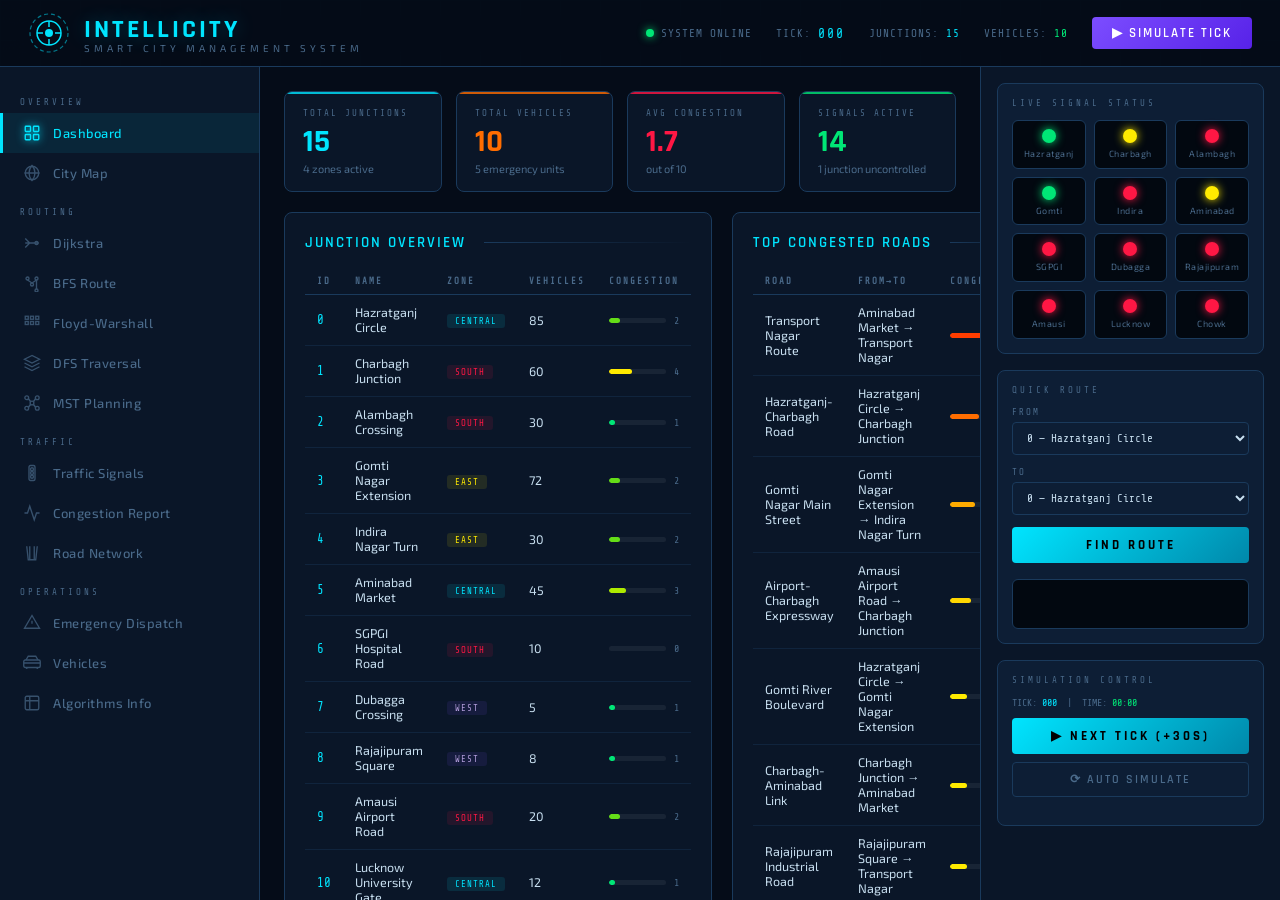
==== commit fcd05931: "update" ====
--- a/index.html
+++ b/index.html
@@ -5,936 +5,7 @@
 <meta name="viewport" content="width=device-width, initial-scale=1.0">
 <title>IntelliCity — Smart City Management</title>
 <link href="https://fonts.googleapis.com/css2?family=Rajdhani:wght@400;500;600;700&family=Share+Tech+Mono&family=Exo+2:wght@300;400;600&display=swap" rel="stylesheet">
-<style>
-  :root {
-    --bg: #050c18;
-    --panel: #0a1628;
-    --panel2: #0d1e35;
-    --border: #1a3a5c;
-    --accent: #00e5ff;
-    --accent2: #7c4dff;
-    --green: #00e676;
-    --yellow: #ffea00;
-    --red: #ff1744;
-    --orange: #ff6d00;
-    --text: #c8dff0;
-    --text-dim: #4a6a8a;
-    --glow: 0 0 20px rgba(0,229,255,0.3);
-    --glow-green: 0 0 16px rgba(0,230,118,0.4);
-    --glow-red: 0 0 16px rgba(255,23,68,0.4);
-  }
-
-  * { margin:0; padding:0; box-sizing:border-box; }
-
-  body {
-    background: var(--bg);
-    color: var(--text);
-    font-family: 'Exo 2', sans-serif;
-    min-height: 100vh;
-    overflow-x: hidden;
-  }
-
-  /* Animated grid background */
-  body::before {
-    content:'';
-    position:fixed;
-    inset:0;
-    background-image:
-      linear-gradient(rgba(0,229,255,0.03) 1px, transparent 1px),
-      linear-gradient(90deg, rgba(0,229,255,0.03) 1px, transparent 1px);
-    background-size: 40px 40px;
-    pointer-events:none;
-    z-index:0;
-  }
-
-  /* ─── HEADER ─── */
-  header {
-    position: sticky;
-    top: 0;
-    z-index: 100;
-    background: rgba(5,12,24,0.92);
-    backdrop-filter: blur(12px);
-    border-bottom: 1px solid var(--border);
-    padding: 12px 28px;
-    display: flex;
-    align-items: center;
-    justify-content: space-between;
-  }
-
-  .logo {
-    display: flex;
-    align-items: center;
-    gap: 14px;
-  }
-
-  .logo-icon {
-    width: 42px;
-    height: 42px;
-    position: relative;
-  }
-
-  .logo-text {
-    font-family: 'Rajdhani', sans-serif;
-    font-size: 26px;
-    font-weight: 700;
-    letter-spacing: 3px;
-    color: var(--accent);
-    text-shadow: var(--glow);
-  }
-
-  .logo-sub {
-    font-size: 10px;
-    letter-spacing: 4px;
-    color: var(--text-dim);
-    text-transform: uppercase;
-    margin-top: -4px;
-  }
-
-  .header-status {
-    display: flex;
-    align-items: center;
-    gap: 24px;
-  }
-
-  .status-pill {
-    display: flex;
-    align-items: center;
-    gap: 7px;
-    font-family: 'Share Tech Mono', monospace;
-    font-size: 11px;
-    color: var(--text-dim);
-    letter-spacing: 1px;
-  }
-
-  .pulse-dot {
-    width: 8px;
-    height: 8px;
-    border-radius: 50%;
-    background: var(--green);
-    box-shadow: 0 0 8px var(--green);
-    animation: pulse 1.5s ease infinite;
-  }
-
-  @keyframes pulse {
-    0%,100% { opacity:1; transform:scale(1); }
-    50% { opacity:0.5; transform:scale(0.8); }
-  }
-
-  .tick-counter {
-    font-family: 'Share Tech Mono', monospace;
-    font-size: 13px;
-    color: var(--accent);
-    letter-spacing: 2px;
-  }
-
-  .btn-simulate {
-    background: linear-gradient(135deg, var(--accent2), #5722e8);
-    border: none;
-    color: #fff;
-    font-family: 'Rajdhani', sans-serif;
-    font-size: 13px;
-    font-weight: 600;
-    letter-spacing: 2px;
-    padding: 8px 20px;
-    border-radius: 4px;
-    cursor: pointer;
-    transition: all .2s;
-    text-transform: uppercase;
-  }
-  .btn-simulate:hover { transform:translateY(-1px); box-shadow: 0 4px 20px rgba(124,77,255,.5); }
-
-  /* ─── LAYOUT ─── */
-  .app {
-    position: relative;
-    z-index: 1;
-    display: grid;
-    grid-template-columns: 260px 1fr 300px;
-    grid-template-rows: auto 1fr;
-    height: calc(100vh - 67px);
-    gap: 0;
-  }
-
-  /* ─── NAV SIDEBAR ─── */
-  .sidebar-nav {
-    border-right: 1px solid var(--border);
-    background: var(--panel);
-    overflow-y: auto;
-    padding: 16px 0;
-  }
-
-  .nav-section-label {
-    font-family: 'Share Tech Mono', monospace;
-    font-size: 9px;
-    letter-spacing: 3px;
-    color: var(--text-dim);
-    text-transform: uppercase;
-    padding: 14px 20px 6px;
-  }
-
-  .nav-item {
-    display: flex;
-    align-items: center;
-    gap: 12px;
-    padding: 11px 20px;
-    cursor: pointer;
-    border-left: 3px solid transparent;
-    transition: all .18s;
-    font-size: 13px;
-    font-weight: 500;
-    letter-spacing: .5px;
-    color: var(--text-dim);
-  }
-
-  .nav-item:hover { background: rgba(0,229,255,.05); color: var(--text); }
-
-  .nav-item.active {
-    background: rgba(0,229,255,.08);
-    border-left-color: var(--accent);
-    color: var(--accent);
-  }
-
-  .nav-icon {
-    width: 18px;
-    height: 18px;
-    flex-shrink: 0;
-    opacity: .7;
-  }
-
-  .nav-item.active .nav-icon { opacity: 1; filter: drop-shadow(0 0 4px var(--accent)); }
-
-  /* ─── MAIN CONTENT ─── */
-  .main-content {
-    overflow-y: auto;
-    padding: 24px;
-    background: var(--bg);
-  }
-
-  .view { display: none; }
-  .view.active { display: block; }
-
-  /* ─── PANELS ─── */
-  .panel {
-    background: var(--panel);
-    border: 1px solid var(--border);
-    border-radius: 8px;
-    padding: 20px;
-    margin-bottom: 20px;
-  }
-
-  .panel-title {
-    font-family: 'Rajdhani', sans-serif;
-    font-size: 15px;
-    font-weight: 600;
-    letter-spacing: 2px;
-    text-transform: uppercase;
-    color: var(--accent);
-    margin-bottom: 16px;
-    display: flex;
-    align-items: center;
-    gap: 8px;
-  }
-
-  .panel-title::after {
-    content: '';
-    flex: 1;
-    height: 1px;
-    background: linear-gradient(90deg, var(--border), transparent);
-    margin-left: 10px;
-  }
-
-  /* ─── CITY MAP ─── */
-  #city-map-svg {
-    width: 100%;
-    border-radius: 8px;
-    background: #020810;
-    border: 1px solid var(--border);
-  }
-
-  /* ─── STATS GRID ─── */
-  .stats-grid {
-    display: grid;
-    grid-template-columns: repeat(4, 1fr);
-    gap: 14px;
-    margin-bottom: 20px;
-  }
-
-  .stat-card {
-    background: var(--panel);
-    border: 1px solid var(--border);
-    border-radius: 8px;
-    padding: 16px 18px;
-    position: relative;
-    overflow: hidden;
-  }
-
-  .stat-card::before {
-    content:'';
-    position:absolute;
-    top:0; left:0; right:0;
-    height: 2px;
-    background: var(--accent-bar, var(--accent));
-    opacity: .8;
-  }
-
-  .stat-label {
-    font-family: 'Share Tech Mono', monospace;
-    font-size: 9px;
-    letter-spacing: 2px;
-    color: var(--text-dim);
-    text-transform: uppercase;
-    margin-bottom: 8px;
-  }
-
-  .stat-value {
-    font-family: 'Rajdhani', sans-serif;
-    font-size: 32px;
-    font-weight: 700;
-    color: var(--accent-color, var(--accent));
-    line-height: 1;
-  }
-
-  .stat-sub {
-    font-size: 11px;
-    color: var(--text-dim);
-    margin-top: 4px;
-  }
-
-  /* ─── TABLES ─── */
-  .data-table {
-    width: 100%;
-    border-collapse: collapse;
-    font-size: 12.5px;
-  }
-
-  .data-table thead tr {
-    border-bottom: 1px solid var(--border);
-  }
-
-  .data-table th {
-    font-family: 'Share Tech Mono', monospace;
-    font-size: 9px;
-    letter-spacing: 2px;
-    color: var(--text-dim);
-    text-transform: uppercase;
-    text-align: left;
-    padding: 8px 12px;
-  }
-
-  .data-table td {
-    padding: 10px 12px;
-    border-bottom: 1px solid rgba(26,58,92,.4);
-    color: var(--text);
-  }
-
-  .data-table tbody tr:hover { background: rgba(0,229,255,.03); }
-
-  /* ─── SIGNAL BADGE ─── */
-  .signal-badge {
-    display: inline-flex;
-    align-items: center;
-    gap: 5px;
-    padding: 3px 10px;
-    border-radius: 20px;
-    font-family: 'Share Tech Mono', monospace;
-    font-size: 10px;
-    letter-spacing: 1px;
-    font-weight: 700;
-  }
-
-  .signal-badge.green  { background: rgba(0,230,118,.15); color: var(--green); border: 1px solid rgba(0,230,118,.3); }
-  .signal-badge.yellow { background: rgba(255,234,0,.15);  color: var(--yellow); border: 1px solid rgba(255,234,0,.3); }
-  .signal-badge.red    { background: rgba(255,23,68,.15);  color: var(--red);    border: 1px solid rgba(255,23,68,.3); }
-
-  .signal-dot {
-    width: 6px; height: 6px;
-    border-radius: 50%;
-  }
-  .signal-badge.green  .signal-dot { background: var(--green); box-shadow: 0 0 6px var(--green); animation: pulse 1s infinite; }
-  .signal-badge.yellow .signal-dot { background: var(--yellow); box-shadow: 0 0 6px var(--yellow); animation: pulse 1.5s infinite; }
-  .signal-badge.red    .signal-dot { background: var(--red); }
-
-  /* ─── CONGESTION BAR ─── */
-  .congestion-bar-wrap {
-    display: flex;
-    align-items: center;
-    gap: 8px;
-  }
-
-  .congestion-bar {
-    flex: 1;
-    height: 5px;
-    background: rgba(255,255,255,.06);
-    border-radius: 3px;
-    overflow: hidden;
-  }
-
-  .congestion-fill {
-    height: 100%;
-    border-radius: 3px;
-    transition: width .4s;
-  }
-
-  .cong-0  { background: var(--green); }
-  .cong-1  { background: #00e676; }
-  .cong-2  { background: #64dd17; }
-  .cong-3  { background: #aeea00; }
-  .cong-4  { background: #ffea00; }
-  .cong-5  { background: #ffd600; }
-  .cong-6  { background: #ffab00; }
-  .cong-7  { background: #ff6d00; }
-  .cong-8  { background: #ff3d00; }
-  .cong-9  { background: #ff1744; }
-  .cong-10 { background: #d50000; }
-
-  /* ─── VEHICLE TYPE BADGE ─── */
-  .vtype {
-    display: inline-block;
-    padding: 2px 8px;
-    border-radius: 3px;
-    font-size: 10px;
-    font-weight: 600;
-    letter-spacing: 1px;
-    font-family: 'Share Tech Mono', monospace;
-  }
-
-  .vtype.CAR        { background: rgba(0,229,255,.12); color: var(--accent); }
-  .vtype.TRUCK      { background: rgba(124,77,255,.15); color: #b39ddb; }
-  .vtype.MOTORCYCLE { background: rgba(0,176,255,.12); color: #40c4ff; }
-  .vtype.AMBULANCE  { background: rgba(0,230,118,.15); color: var(--green); }
-  .vtype.FIRE_TRUCK { background: rgba(255,109,0,.15); color: var(--orange); }
-  .vtype.POLICE     { background: rgba(0,145,234,.15); color: #40c4ff; }
-
-  /* ─── RIGHT PANEL ─── */
-  .sidebar-right {
-    border-left: 1px solid var(--border);
-    background: var(--panel);
-    overflow-y: auto;
-    padding: 16px;
-    display: flex;
-    flex-direction: column;
-    gap: 16px;
-  }
-
-  /* ─── SIGNAL LIGHTS WIDGET ─── */
-  .signal-widget {
-    background: var(--panel2);
-    border: 1px solid var(--border);
-    border-radius: 8px;
-    padding: 14px;
-  }
-
-  .signal-widget-title {
-    font-family: 'Share Tech Mono', monospace;
-    font-size: 9px;
-    letter-spacing: 3px;
-    color: var(--text-dim);
-    text-transform: uppercase;
-    margin-bottom: 12px;
-  }
-
-  .signal-grid {
-    display: grid;
-    grid-template-columns: repeat(3, 1fr);
-    gap: 8px;
-  }
-
-  .signal-cell {
-    background: #020810;
-    border: 1px solid var(--border);
-    border-radius: 6px;
-    padding: 8px 6px;
-    text-align: center;
-    cursor: pointer;
-    transition: all .2s;
-  }
-
-  .signal-cell:hover { border-color: var(--accent); }
-
-  .signal-light {
-    width: 14px;
-    height: 14px;
-    border-radius: 50%;
-    margin: 0 auto 5px;
-    position: relative;
-  }
-
-  .signal-light.green  { background: var(--green); box-shadow: 0 0 10px var(--green); }
-  .signal-light.yellow { background: var(--yellow); box-shadow: 0 0 10px var(--yellow); animation: pulse 1.5s infinite; }
-  .signal-light.red    { background: var(--red); box-shadow: 0 0 10px var(--red); }
-
-  .signal-cell-name {
-    font-size: 9px;
-    color: var(--text-dim);
-    letter-spacing: .5px;
-    line-height: 1.3;
-  }
-
-  /* ─── ROUTING PANEL ─── */
-  .route-form label {
-    font-family: 'Share Tech Mono', monospace;
-    font-size: 9px;
-    letter-spacing: 2px;
-    color: var(--text-dim);
-    text-transform: uppercase;
-    display: block;
-    margin-bottom: 5px;
-  }
-
-  .route-form select, .route-form input {
-    width: 100%;
-    background: var(--panel2);
-    border: 1px solid var(--border);
-    color: var(--text);
-    padding: 8px 10px;
-    border-radius: 4px;
-    font-family: 'Share Tech Mono', monospace;
-    font-size: 11px;
-    margin-bottom: 12px;
-    outline: none;
-    transition: border-color .2s;
-  }
-
-  .route-form select:focus, .route-form input:focus {
-    border-color: var(--accent);
-  }
-
-  .route-form select option { background: var(--panel2); }
-
-  .btn-run {
-    width: 100%;
-    background: linear-gradient(135deg, var(--accent), #0088aa);
-    border: none;
-    color: #000;
-    font-family: 'Rajdhani', sans-serif;
-    font-size: 13px;
-    font-weight: 700;
-    letter-spacing: 3px;
-    text-transform: uppercase;
-    padding: 10px;
-    border-radius: 4px;
-    cursor: pointer;
-    transition: all .2s;
-    margin-bottom: 12px;
-  }
-
-  .btn-run:hover { transform: translateY(-1px); box-shadow: 0 4px 16px rgba(0,229,255,.35); }
-
-  .btn-secondary {
-    width: 100%;
-    background: transparent;
-    border: 1px solid var(--border);
-    color: var(--text-dim);
-    font-family: 'Rajdhani', sans-serif;
-    font-size: 12px;
-    font-weight: 600;
-    letter-spacing: 2px;
-    text-transform: uppercase;
-    padding: 9px;
-    border-radius: 4px;
-    cursor: pointer;
-    transition: all .2s;
-    margin-bottom: 8px;
-  }
-
-  .btn-secondary:hover { border-color: var(--accent2); color: var(--accent2); }
-
-  /* ─── RESULT DISPLAY ─── */
-  .result-box {
-    background: #020810;
-    border: 1px solid var(--border);
-    border-radius: 6px;
-    padding: 12px;
-    font-family: 'Share Tech Mono', monospace;
-    font-size: 11px;
-    color: var(--text);
-    line-height: 1.7;
-    min-height: 60px;
-    margin-top: 4px;
-    white-space: pre-wrap;
-    word-break: break-word;
-  }
-
-  .result-box .path-node {
-    display: inline-block;
-    background: rgba(0,229,255,.12);
-    border: 1px solid rgba(0,229,255,.25);
-    color: var(--accent);
-    padding: 1px 7px;
-    border-radius: 3px;
-    margin: 1px;
-    font-size: 10px;
-  }
-
-  .result-box .path-arrow {
-    color: var(--text-dim);
-    margin: 0 3px;
-  }
-
-  /* ─── ALGO SECTION ─── */
-  .algo-card {
-    background: var(--panel2);
-    border: 1px solid var(--border);
-    border-radius: 6px;
-    padding: 14px;
-    margin-bottom: 10px;
-  }
-
-  .algo-card-title {
-    font-family: 'Rajdhani', sans-serif;
-    font-size: 13px;
-    font-weight: 600;
-    letter-spacing: 1.5px;
-    color: var(--accent);
-    margin-bottom: 4px;
-  }
-
-  .algo-badge {
-    display: inline-block;
-    background: rgba(124,77,255,.15);
-    border: 1px solid rgba(124,77,255,.3);
-    color: #b39ddb;
-    font-family: 'Share Tech Mono', monospace;
-    font-size: 9px;
-    padding: 2px 7px;
-    border-radius: 3px;
-    margin-bottom: 8px;
-  }
-
-  .algo-desc {
-    font-size: 11.5px;
-    color: var(--text-dim);
-    line-height: 1.6;
-  }
-
-  /* ─── FLOYD WARSHALL MATRIX ─── */
-  .matrix-container {
-    overflow: auto;
-    max-height: 500px;
-    border: 1px solid var(--border);
-    border-radius: 6px;
-  }
-
-  .matrix-table {
-    border-collapse: collapse;
-    font-family: 'Share Tech Mono', monospace;
-    font-size: 9px;
-  }
-
-  .matrix-table th, .matrix-table td {
-    padding: 5px 7px;
-    border: 1px solid rgba(26,58,92,.4);
-    text-align: right;
-    min-width: 50px;
-  }
-
-  .matrix-table th { color: var(--text-dim); background: var(--panel); }
-  .matrix-table td { color: var(--text); }
-  .matrix-table td.diagonal { color: var(--text-dim); }
-  .matrix-table td.high-cost { color: var(--red); }
-  .matrix-table td.low-cost { color: var(--green); }
-  .matrix-table td.inf { color: var(--text-dim); font-size: 8px; }
-
-  /* ─── ZONE COLORS ─── */
-  .zone-tag {
-    display: inline-block;
-    padding: 2px 8px;
-    border-radius: 3px;
-    font-size: 9px;
-    letter-spacing: 1px;
-    font-family: 'Share Tech Mono', monospace;
-    text-transform: uppercase;
-  }
-
-  .zone-Central  { background: rgba(0,229,255,.1);   color: var(--accent); }
-  .zone-North    { background: rgba(0,230,118,.1);   color: var(--green); }
-  .zone-South    { background: rgba(255,23,68,.1);   color: var(--red); }
-  .zone-East     { background: rgba(255,234,0,.1);   color: var(--yellow); }
-  .zone-West     { background: rgba(124,77,255,.1);  color: #b39ddb; }
-
-  /* ─── EMERGENCY PANEL ─── */
-  .emergency-btn {
-    display: flex;
-    align-items: center;
-    gap: 10px;
-    width: 100%;
-    background: rgba(255,23,68,.08);
-    border: 1px solid rgba(255,23,68,.3);
-    color: var(--red);
-    font-family: 'Rajdhani', sans-serif;
-    font-size: 13px;
-    font-weight: 700;
-    letter-spacing: 2px;
-    padding: 11px 14px;
-    border-radius: 6px;
-    cursor: pointer;
-    transition: all .2s;
-    text-align: left;
-    margin-bottom: 8px;
-    text-transform: uppercase;
-  }
-
-  .emergency-btn:hover {
-    background: rgba(255,23,68,.15);
-    border-color: var(--red);
-    box-shadow: var(--glow-red);
-  }
-
-  .emergency-btn.dispatched {
-    background: rgba(0,230,118,.08);
-    border-color: rgba(0,230,118,.3);
-    color: var(--green);
-  }
-
-  /* ─── NOTIFICATION TOAST ─── */
-  #toast-container {
-    position: fixed;
-    bottom: 24px;
-    right: 24px;
-    z-index: 9999;
-    display: flex;
-    flex-direction: column;
-    gap: 10px;
-  }
-
-  .toast {
-    background: var(--panel);
-    border: 1px solid var(--border);
-    border-radius: 6px;
-    padding: 12px 18px;
-    font-size: 12px;
-    color: var(--text);
-    min-width: 260px;
-    animation: slideIn .25s ease;
-    border-left: 3px solid var(--accent);
-  }
-
-  .toast.success { border-left-color: var(--green); }
-  .toast.warning { border-left-color: var(--orange); }
-  .toast.error   { border-left-color: var(--red); }
-
-  @keyframes slideIn {
-    from { transform: translateX(60px); opacity: 0; }
-    to   { transform: translateX(0);    opacity: 1; }
-  }
-
-  /* ─── SCROLL ─── */
-  ::-webkit-scrollbar { width: 4px; height: 4px; }
-  ::-webkit-scrollbar-track { background: transparent; }
-  ::-webkit-scrollbar-thumb { background: var(--border); border-radius: 2px; }
-
-  /* ─── FORM ROW ─── */
-  .form-row { margin-bottom: 12px; }
-  .form-row label {
-    display: block;
-    font-family: 'Share Tech Mono', monospace;
-    font-size: 9px;
-    letter-spacing: 2px;
-    color: var(--text-dim);
-    text-transform: uppercase;
-    margin-bottom: 5px;
-  }
-
-  .form-row input, .form-row select {
-    width: 100%;
-    background: var(--panel2);
-    border: 1px solid var(--border);
-    color: var(--text);
-    padding: 8px 10px;
-    border-radius: 4px;
-    font-family: 'Share Tech Mono', monospace;
-    font-size: 11px;
-    outline: none;
-    transition: border-color .2s;
-  }
-
-  .form-row input:focus, .form-row select:focus { border-color: var(--accent); }
-  .form-row select option { background: var(--panel2); }
-
-  .form-grid-2 { display: grid; grid-template-columns: 1fr 1fr; gap: 10px; }
-
-  .section-head {
-    font-family: 'Share Tech Mono', monospace;
-    font-size: 10px;
-    letter-spacing: 3px;
-    color: var(--text-dim);
-    text-transform: uppercase;
-    padding: 0 0 10px;
-    margin-bottom: 12px;
-    border-bottom: 1px solid var(--border);
-  }
-
-  .info-tag {
-    display: inline-flex;
-    align-items: center;
-    gap: 5px;
-    background: rgba(0,229,255,.08);
-    border: 1px solid rgba(0,229,255,.2);
-    color: var(--accent);
-    padding: 4px 10px;
-    border-radius: 4px;
-    font-family: 'Share Tech Mono', monospace;
-    font-size: 10px;
-    margin-right: 6px;
-    margin-bottom: 6px;
-  }
-
-  .two-col { display: grid; grid-template-columns: 1fr 1fr; gap: 20px; }
-
-  /* ─── CONGESTION EDITOR ─── */
-  .editor-panel {
-    background: var(--panel2);
-    border: 1px solid var(--border);
-    border-radius: 8px;
-    padding: 18px;
-    margin-bottom: 20px;
-  }
-
-  .editor-section-title {
-    font-family: 'Rajdhani', sans-serif;
-    font-size: 13px;
-    font-weight: 600;
-    letter-spacing: 2px;
-    color: var(--accent2);
-    text-transform: uppercase;
-    margin-bottom: 14px;
-    display: flex;
-    align-items: center;
-    gap: 8px;
-  }
-
-  .editor-row {
-    display: grid;
-    grid-template-columns: 1fr auto 160px auto;
-    align-items: center;
-    gap: 10px;
-    padding: 7px 0;
-    border-bottom: 1px solid rgba(26,58,92,.25);
-  }
-
-  .editor-row:last-child { border-bottom: none; }
-
-  .editor-label {
-    font-size: 12px;
-    color: var(--text);
-    white-space: nowrap;
-    overflow: hidden;
-    text-overflow: ellipsis;
-  }
-
-  .editor-val {
-    font-family: 'Share Tech Mono', monospace;
-    font-size: 12px;
-    min-width: 32px;
-    text-align: right;
-  }
-
-  .editor-slider {
-    -webkit-appearance: none;
-    width: 100%;
-    height: 4px;
-    border-radius: 2px;
-    background: rgba(255,255,255,.08);
-    outline: none;
-    cursor: pointer;
-  }
-
-  .editor-slider::-webkit-slider-thumb {
-    -webkit-appearance: none;
-    width: 14px;
-    height: 14px;
-    border-radius: 50%;
-    background: var(--accent);
-    box-shadow: 0 0 6px rgba(0,229,255,.5);
-    cursor: pointer;
-  }
-
-  .editor-slider.road-slider::-webkit-slider-thumb {
-    background: var(--accent2);
-    box-shadow: 0 0 6px rgba(124,77,255,.5);
-  }
-
-  .btn-apply {
-    background: linear-gradient(135deg, var(--accent2), #3a1fa8);
-    border: none;
-    color: #fff;
-    font-family: 'Rajdhani', sans-serif;
-    font-size: 11px;
-    font-weight: 700;
-    letter-spacing: 2px;
-    padding: 5px 12px;
-    border-radius: 4px;
-    cursor: pointer;
-    text-transform: uppercase;
-    transition: all .2s;
-    white-space: nowrap;
-  }
-
-  .btn-apply:hover { box-shadow: 0 2px 12px rgba(124,77,255,.4); transform: translateY(-1px); }
-
-  .editor-search {
-    width: 100%;
-    background: var(--panel2);
-    border: 1px solid var(--border);
-    color: var(--text);
-    padding: 8px 12px;
-    border-radius: 4px;
-    font-family: 'Share Tech Mono', monospace;
-    font-size: 11px;
-    outline: none;
-    margin-bottom: 12px;
-    transition: border-color .2s;
-  }
-
-  .editor-search:focus { border-color: var(--accent2); }
-
-  .editor-tabs {
-    display: flex;
-    gap: 0;
-    margin-bottom: 16px;
-    border: 1px solid var(--border);
-    border-radius: 6px;
-    overflow: hidden;
-  }
-
-  .editor-tab {
-    flex: 1;
-    background: transparent;
-    border: none;
-    color: var(--text-dim);
-    font-family: 'Rajdhani', sans-serif;
-    font-size: 12px;
-    font-weight: 600;
-    letter-spacing: 2px;
-    padding: 9px;
-    cursor: pointer;
-    text-transform: uppercase;
-    transition: all .2s;
-    border-right: 1px solid var(--border);
-  }
-
-  .editor-tab:last-child { border-right: none; }
-
-  .editor-tab.active {
-    background: rgba(124,77,255,.15);
-    color: var(--accent2);
-  }
-
-  .editor-tab:hover:not(.active) {
-    background: rgba(255,255,255,.03);
-    color: var(--text);
-  }
-
-  .editor-pane { display: none; }
-  .editor-pane.active { display: block; }
-
-  .cong-preview {
-    width: 10px;
-    height: 10px;
-    border-radius: 50%;
-    flex-shrink: 0;
-  }
-
-</style>
+<link rel="stylesheet" href="css/style.css">
 </head>
 <body>
 
@@ -958,8 +29,8 @@
   <div class="header-status">
     <div class="status-pill"><div class="pulse-dot"></div> SYSTEM ONLINE</div>
     <div class="status-pill">TICK: <span class="tick-counter" id="tick-display">000</span></div>
-    <div class="status-pill">JUNCTIONS: <span style="color:var(--accent)">15</span></div>
-    <div class="status-pill">VEHICLES: <span style="color:var(--green)">10</span></div>
+    <div class="status-pill">JUNCTIONS: <span style="color:var(--accent)" id="header-junction-count">15</span></div>
+    <div class="status-pill">VEHICLES: <span style="color:var(--green)" id="header-vehicle-count">10</span></div>
     <button class="btn-simulate" onclick="simulateTick()">▶ SIMULATE TICK</button>
   </div>
 </header>
@@ -969,57 +40,61 @@
   <!-- LEFT NAV -->
   <nav class="sidebar-nav">
     <div class="nav-section-label">Overview</div>
-    <div class="nav-item active" onclick="showView('dashboard')">
+    <div class="nav-item active" onclick="showView('dashboard', event)">
       <svg class="nav-icon" viewBox="0 0 24 24" fill="none" stroke="currentColor" stroke-width="1.8"><rect x="3" y="3" width="7" height="7" rx="1"/><rect x="14" y="3" width="7" height="7" rx="1"/><rect x="3" y="14" width="7" height="7" rx="1"/><rect x="14" y="14" width="7" height="7" rx="1"/></svg>
       Dashboard
     </div>
-    <div class="nav-item" onclick="showView('city-map')">
+    <div class="nav-item" onclick="showView('city-map', event)">
       <svg class="nav-icon" viewBox="0 0 24 24" fill="none" stroke="currentColor" stroke-width="1.8"><circle cx="12" cy="12" r="9"/><path d="M2 12h20M12 2a15.3 15.3 0 0 1 4 10 15.3 15.3 0 0 1-4 10 15.3 15.3 0 0 1-4-10 15.3 15.3 0 0 1 4-10z"/></svg>
       City Map
     </div>
 
     <div class="nav-section-label">Routing</div>
-    <div class="nav-item" onclick="showView('dijkstra')">
+    <div class="nav-item" onclick="showView('dijkstra', event)">
       <svg class="nav-icon" viewBox="0 0 24 24" fill="none" stroke="currentColor" stroke-width="1.8"><path d="M3 12h18M3 6l6 6-6 6"/><circle cx="18" cy="12" r="2"/></svg>
       Dijkstra
     </div>
-    <div class="nav-item" onclick="showView('bfs')">
+    <div class="nav-item" onclick="showView('bfs', event)">
       <svg class="nav-icon" viewBox="0 0 24 24" fill="none" stroke="currentColor" stroke-width="1.8"><circle cx="6" cy="6" r="2"/><circle cx="18" cy="6" r="2"/><circle cx="12" cy="14" r="2"/><circle cx="18" cy="22" r="2"/><line x1="6" y1="8" x2="12" y2="12"/><line x1="18" y1="8" x2="12" y2="12"/><line x1="18" y1="20" x2="18" y2="8"/></svg>
       BFS Route
     </div>
-    <div class="nav-item" onclick="showView('floyd')">
+    <div class="nav-item" onclick="showView('floyd', event)">
       <svg class="nav-icon" viewBox="0 0 24 24" fill="none" stroke="currentColor" stroke-width="1.8"><rect x="3" y="3" width="4" height="4"/><rect x="10" y="3" width="4" height="4"/><rect x="17" y="3" width="4" height="4"/><rect x="3" y="10" width="4" height="4"/><rect x="10" y="10" width="4" height="4"/><rect x="17" y="10" width="4" height="4"/></svg>
       Floyd-Warshall
     </div>
-    <div class="nav-item" onclick="showView('dfs')">
+    <div class="nav-item" onclick="showView('dfs', event)">
       <svg class="nav-icon" viewBox="0 0 24 24" fill="none" stroke="currentColor" stroke-width="1.8"><path d="M12 2L2 7l10 5 10-5-10-5zM2 17l10 5 10-5M2 12l10 5 10-5"/></svg>
       DFS Traversal
     </div>
+    <div class="nav-item" onclick="showView('mst', event)">
+      <svg class="nav-icon" viewBox="0 0 24 24" fill="none" stroke="currentColor" stroke-width="1.8"><circle cx="5" cy="5" r="2.5"/><circle cx="19" cy="5" r="2.5"/><circle cx="5" cy="19" r="2.5"/><circle cx="19" cy="19" r="2.5"/><circle cx="12" cy="12" r="2.5"/><line x1="7" y1="6" x2="10" y2="10"/><line x1="17" y1="6" x2="14" y2="10"/><line x1="7" y1="18" x2="10" y2="14"/><line x1="17" y1="18" x2="14" y2="14"/></svg>
+      MST Planning
+    </div>
 
     <div class="nav-section-label">Traffic</div>
-    <div class="nav-item" onclick="showView('signals')">
+    <div class="nav-item" onclick="showView('signals', event)">
       <svg class="nav-icon" viewBox="0 0 24 24" fill="none" stroke="currentColor" stroke-width="1.8"><rect x="8" y="2" width="8" height="20" rx="2"/><circle cx="12" cy="7" r="2"/><circle cx="12" cy="12" r="2"/><circle cx="12" cy="17" r="2"/></svg>
       Traffic Signals
     </div>
-    <div class="nav-item" onclick="showView('congestion')">
+    <div class="nav-item" onclick="showView('congestion', event)">
       <svg class="nav-icon" viewBox="0 0 24 24" fill="none" stroke="currentColor" stroke-width="1.8"><path d="M22 12h-4l-3 9L9 3l-3 9H2"/></svg>
       Congestion Report
     </div>
-    <div class="nav-item" onclick="showView('roads')">
+    <div class="nav-item" onclick="showView('roads', event)">
       <svg class="nav-icon" viewBox="0 0 24 24" fill="none" stroke="currentColor" stroke-width="1.8"><path d="M5 3l2 18h10l2-18"/><path d="M9 3v18M15 3v18"/></svg>
       Road Network
     </div>
 
     <div class="nav-section-label">Operations</div>
-    <div class="nav-item" onclick="showView('emergency')">
+    <div class="nav-item" onclick="showView('emergency', event)">
       <svg class="nav-icon" viewBox="0 0 24 24" fill="none" stroke="currentColor" stroke-width="1.8"><path d="M12 2L2 19h20L12 2z"/><line x1="12" y1="9" x2="12" y2="13"/><line x1="12" y1="17" x2="12.01" y2="17"/></svg>
       Emergency Dispatch
     </div>
-    <div class="nav-item" onclick="showView('vehicles')">
+    <div class="nav-item" onclick="showView('vehicles', event)">
       <svg class="nav-icon" viewBox="0 0 24 24" fill="none" stroke="currentColor" stroke-width="1.8"><rect x="1" y="8" width="22" height="10" rx="2"/><path d="M1 12h22M5 18v2M19 18v2M4 8l3-5h10l3 5"/></svg>
       Vehicles
     </div>
-    <div class="nav-item" onclick="showView('algorithms')">
+    <div class="nav-item" onclick="showView('algorithms', event)">
       <svg class="nav-icon" viewBox="0 0 24 24" fill="none" stroke="currentColor" stroke-width="1.8"><path d="M9 3H5a2 2 0 00-2 2v4m6-6h10a2 2 0 012 2v4M9 3v18m0 0h10a2 2 0 002-2V9M9 21H5a2 2 0 01-2-2V9m0 0h18"/></svg>
       Algorithms Info
     </div>
@@ -1034,12 +109,12 @@
         <div class="stat-card" style="--accent-bar:var(--accent); --accent-color:var(--accent)">
           <div class="stat-label">Total Junctions</div>
           <div class="stat-value">15</div>
-          <div class="stat-sub">5 zones active</div>
+          <div class="stat-sub" id="dash-zones-active">zones active</div>
         </div>
         <div class="stat-card" style="--accent-bar:var(--orange); --accent-color:var(--orange)">
           <div class="stat-label">Total Vehicles</div>
           <div class="stat-value" id="dash-vehicles">10</div>
-          <div class="stat-sub">3 emergency units</div>
+          <div class="stat-sub" id="dash-emergency-units">emergency units</div>
         </div>
         <div class="stat-card" style="--accent-bar:var(--red); --accent-color:var(--red)">
           <div class="stat-label">Avg Congestion</div>
@@ -1048,8 +123,8 @@
         </div>
         <div class="stat-card" style="--accent-bar:var(--green); --accent-color:var(--green)">
           <div class="stat-label">Signals Active</div>
-          <div class="stat-value">14</div>
-          <div class="stat-sub">1 junction uncontrolled</div>
+          <div class="stat-value" id="dash-signals-active">14</div>
+          <div class="stat-sub" id="dash-signals-sub">junction uncontrolled</div>
         </div>
       </div>
 
@@ -1088,14 +163,7 @@
       <div class="panel">
         <div class="panel-title">City Road Network — Interactive Map</div>
         <svg id="city-map-svg" viewBox="0 0 900 580" xmlns="http://www.w3.org/2000/svg"></svg>
-        <div style="margin-top:12px; display:flex; gap:14px; flex-wrap:wrap;">
-          <span class="info-tag">● Central</span>
-          <span class="info-tag" style="color:var(--green)">● North</span>
-          <span class="info-tag" style="color:var(--red)">● South</span>
-          <span class="info-tag" style="color:var(--yellow)">● East</span>
-          <span class="info-tag" style="color:#b39ddb">● West</span>
-          <span style="font-family:'Share Tech Mono',monospace; font-size:10px; color:var(--text-dim); align-self:center;">Click a junction to inspect</span>
-        </div>
+        <div id="zone-legend" style="margin-top:12px; display:flex; gap:14px; flex-wrap:wrap;"></div>
       </div>
     </div>
 
@@ -1184,6 +252,24 @@
       </div>
     </div>
 
+    <!-- MST -->
+    <div class="view" id="view-mst">
+      <div class="panel">
+        <div class="panel-title">Kruskal's MST — Optimal Infrastructure Planning</div>
+        <div class="algo-desc" style="margin-bottom:16px; font-size:12.5px; color:var(--text-dim); line-height:1.7;">
+          Sorts every road by physical distance and greedily accepts the cheapest ones that don't close a cycle, tracked with a disjoint-set (union-find) structure. The result is the minimum total road length needed to keep all 15 junctions connected — a lower bound on how much infrastructure the city actually needs to build.
+          <br><span style="color:var(--accent2); font-family:'Share Tech Mono',monospace; font-size:10px;">Complexity: O(E log E)</span>
+        </div>
+        <button class="btn-run" style="width:auto; padding:10px 28px;" onclick="renderMST()">⚡ COMPUTE MST</button>
+        <div id="mst-summary" style="margin-top:16px;"></div>
+        <div class="section-head" style="margin-top:20px;">Selected Roads</div>
+        <table class="data-table">
+          <thead><tr><th>Road Name</th><th>From</th><th>To</th><th>Distance</th></tr></thead>
+          <tbody id="mst-table-body"></tbody>
+        </table>
+      </div>
+    </div>
+
     <!-- SIGNALS -->
     <div class="view" id="view-signals">
       <div class="panel">
@@ -1362,997 +448,8 @@
 
 <div id="toast-container"></div>
 
-<script>
-// ═══════════════════════════════════════════════════════
-//  DATA LAYER — mirrors the C++ CSV data exactly
-// ═══════════════════════════════════════════════════════
-
-const JUNCTIONS = [
-  { id:0,  name:'Hazratganj Circle',      zone:'Central', hasSignal:true,  vehicleCount:85 },
-  { id:1,  name:'Charbagh Junction',      zone:'South',   hasSignal:true,  vehicleCount:60 },
-  { id:2,  name:'Alambagh Crossing',      zone:'South',   hasSignal:true,  vehicleCount:30 },
-  { id:3,  name:'Gomti Nagar Extension',  zone:'East',    hasSignal:true,  vehicleCount:72 },
-  { id:4,  name:'Indira Nagar Turn',      zone:'East',    hasSignal:true,  vehicleCount:30 },
-  { id:5,  name:'Aminabad Market',        zone:'Central', hasSignal:true,  vehicleCount:45 },
-  { id:6,  name:'SGPGI Hospital Road',    zone:'South',   hasSignal:true,  vehicleCount:10 },
-  { id:7,  name:'Dubagga Crossing',       zone:'West',    hasSignal:true,  vehicleCount:5  },
-  { id:8,  name:'Rajajipuram Square',     zone:'West',    hasSignal:true,  vehicleCount:8  },
-  { id:9,  name:'Amausi Airport Road',    zone:'South',   hasSignal:true,  vehicleCount:20 },
-  { id:10, name:'Lucknow University Gate',zone:'Central', hasSignal:true,  vehicleCount:12 },
-  { id:11, name:'Transport Nagar',        zone:'South',   hasSignal:false, vehicleCount:90 },
-  { id:12, name:'Chowk Intersection',     zone:'West',    hasSignal:true,  vehicleCount:4  },
-  { id:13, name:'Kaiserbagh Bus Stand',   zone:'Central', hasSignal:true,  vehicleCount:6  },
-  { id:14, name:'IT City Park',           zone:'East',    hasSignal:true,  vehicleCount:9  },
-];
-
-const ROADS_RAW = [
-  { from:0,  to:1,  dist:800,  name:'Hazratganj-Charbagh Road',     bidir:true, cong:7 },
-  { from:0,  to:3,  dist:600,  name:'Gomti River Boulevard',        bidir:true, cong:4 },
-  { from:0,  to:5,  dist:700,  name:'Hazratganj-Aminabad Link',     bidir:true, cong:0 },
-  { from:0,  to:7,  dist:500,  name:'Ring Road West Corridor',      bidir:true, cong:0 },
-  { from:0,  to:13, dist:200,  name:'Kaiserbagh Connector',         bidir:true, cong:0 },
-  { from:1,  to:2,  dist:400,  name:'Charbagh-Alambagh Route',      bidir:true, cong:0 },
-  { from:1,  to:9,  dist:900,  name:'Airport Express Road',         bidir:true, cong:2 },
-  { from:2,  to:9,  dist:600,  name:'Amausi Link Road',             bidir:true, cong:0 },
-  { from:2,  to:3,  dist:1100, name:'Shaheed Path East',            bidir:true, cong:0 },
-  { from:3,  to:4,  dist:350,  name:'Gomti Nagar Main Street',      bidir:true, cong:6 },
-  { from:3,  to:10, dist:400,  name:'University Connector',         bidir:true, cong:0 },
-  { from:4,  to:10, dist:300,  name:'Indira-Uni Route',             bidir:true, cong:0 },
-  { from:4,  to:14, dist:500,  name:'IT Corridor Road',             bidir:true, cong:0 },
-  { from:4,  to:9,  dist:1200, name:'Airport Outer Highway',        bidir:true, cong:0 },
-  { from:5,  to:6,  dist:250,  name:'SGPGI Access Road',            bidir:true, cong:0 },
-  { from:5,  to:11, dist:700,  name:'Transport Nagar Route',        bidir:true, cong:8 },
-  { from:6,  to:11, dist:500,  name:'Southern Ring Road',           bidir:true, cong:0 },
-  { from:7,  to:8,  dist:400,  name:'Dubagga-Rajajipuram Road',     bidir:true, cong:0 },
-  { from:7,  to:12, dist:300,  name:'Chowk Heritage Route',         bidir:true, cong:0 },
-  { from:8,  to:12, dist:350,  name:'Rajajipuram-Chowk Link',       bidir:true, cong:0 },
-  { from:8,  to:11, dist:800,  name:'Industrial Freight Corridor',  bidir:true, cong:0 },
-  { from:10, to:14, dist:200,  name:'IT City Flyover',              bidir:true, cong:0 },
-  { from:0,  to:5,  dist:500,  name:'Central Market Road',           bidir:true, cong:2 },
-  { from:1,  to:5,  dist:650,  name:'Charbagh-Aminabad Link',        bidir:true, cong:4 },
-  { from:2,  to:11, dist:550,  name:'Alambagh Freight Route',        bidir:true, cong:3 },
-  { from:3,  to:10, dist:400,  name:'Gomti-University Road',         bidir:true, cong:2 },
-  { from:4,  to:10, dist:350,  name:'Indira-University Route',       bidir:true, cong:2 },
-  { from:6,  to:5,  dist:700,  name:'Hospital Market Road',          bidir:true, cong:1 },
-  { from:7,  to:0,  dist:600,  name:'West Ring Road',                bidir:true, cong:2 },
-  { from:8,  to:11, dist:750,  name:'Rajajipuram Industrial Road',   bidir:true, cong:4 },
-  { from:9,  to:1,  dist:850,  name:'Airport-Charbagh Expressway',   bidir:true, cong:5 },
-  { from:12, to:13, dist:500,  name:'Chowk-Kaiserbagh Heritage Rd',  bidir:true, cong:2 },
-  { from:14, to:3,  dist:450,  name:'IT-Gomti Smart Road',           bidir:true, cong:1 },
-];
-
-const VEHICLES = [
-  { id:1,  plate:'UP32-AB1234', type:'CAR',        from:0,  to:14, fuel:100.0 },
-  { id:2,  plate:'UP32-CD5678', type:'TRUCK',      from:1,  to:5,  fuel:88.5  },
-  { id:3,  plate:'AMB-001',     type:'AMBULANCE',  from:6,  to:9,  fuel:95.0  },
-  { id:4,  plate:'FIRE-002',    type:'FIRE_TRUCK', from:12, to:3,  fuel:100.0 },
-  { id:5,  plate:'POL-003',     type:'POLICE',     from:13, to:11, fuel:91.0  },
-  { id:6,  plate:'UP32-EF9012', type:'MOTORCYCLE', from:7,  to:10, fuel:78.0  },
-  { id:7,  plate:'UP32-GH3456', type:'CAR',        from:9,  to:5,  fuel:65.5  },
-  { id:8,  plate:'UP32-IJ7890', type:'TRUCK',      from:2,  to:8,  fuel:55.0  },
-  { id:9,  plate:'POL-007',     type:'POLICE',     from:0,  to:11, fuel:99.0  },
-  { id:10, plate:'AMB-002',     type:'AMBULANCE',  from:3,  to:12, fuel:82.0  },
-];
-
-
-
-// ─── Build adjacency list ───
-const adj = {};
-JUNCTIONS.forEach(j => adj[j.id] = []);
-ROADS_RAW.forEach(r => {
-  adj[r.from].push({ to: r.to,   dist: r.dist, name: r.name, cong: r.cong, blocked: false, road: r });
-  adj[r.to].push({   to: r.from, dist: r.dist, name: r.name, cong: r.cong, blocked: false, road: r });
-});
-
-const jMap = {};
-JUNCTIONS.forEach(j => jMap[j.id] = j);
-
-// Signals state
-const signals = {};
-JUNCTIONS.filter(j => j.hasSignal).forEach(j => {
-  const d = j.vehicleCount;
-  let green = d > 70 ? 60 : d > 40 ? 40 : 20;
-  let red   = d > 70 ? 20 : d > 40 ? 30 : 45;
-  const phases = ['GREEN','YELLOW','RED'];
-  const phase  = d > 60 ? 'GREEN' : d > 30 ? 'YELLOW' : 'RED';
-  signals[j.id] = { phase, green, yellow:5, red, density: Math.min(100,d), emergency:false, timeLeft: green };
-});
-
-let simTick = 0;
-let simSeconds = 0;
-let autoSimInterval = null;
-let dispatchLog = [];
-
-// ─── HELPERS ───
-const jName = id => jMap[id] ? jMap[id].name : `J${id}`;
-const INF = 1e9;
-
-function effectiveWeight(edge) {
-  if (edge.blocked) return INF;
-  return edge.dist + edge.cong * 50;
-}
-
-// Dijkstra
-function dijkstra(src) {
-  const dist  = {}, prev = {};
-  JUNCTIONS.forEach(j => { dist[j.id] = INF; prev[j.id] = null; });
-  dist[src] = 0;
-  const pq = [[0, src]]; // [cost, node]
-  while (pq.length) {
-    pq.sort((a,b)=>a[0]-b[0]);
-    const [d, u] = pq.shift();
-    if (d > dist[u]) continue;
-    (adj[u]||[]).forEach(e => {
-      const w = effectiveWeight(e);
-      if (w === INF) return;
-      const nd = dist[u] + w;
-      if (nd < dist[e.to]) {
-        dist[e.to] = nd;
-        prev[e.to] = u;
-        pq.push([nd, e.to]);
-      }
-    });
-  }
-  return { dist, prev };
-}
-
-function getPath(prev, dst) {
-  const path = [];
-  let cur = dst;
-  while (cur !== null) { path.unshift(cur); cur = prev[cur]; }
-  return path;
-}
-
-// BFS
-function bfs(src, dst) {
-  const visited = new Set([src]);
-  const prev = { [src]: null };
-  const queue = [src];
-  while (queue.length) {
-    const u = queue.shift();
-    if (u === dst) break;
-    (adj[u]||[]).forEach(e => {
-      if (!e.blocked && !visited.has(e.to)) {
-        visited.add(e.to);
-        prev[e.to] = u;
-        queue.push(e.to);
-      }
-    });
-  }
-  if (!(dst in prev)) return [];
-  return getPath(prev, dst);
-}
-
-// DFS
-function dfs(src) {
-  const visited = [];
-  const seen = new Set();
-  function rec(u) {
-    if (seen.has(u)) return;
-    seen.add(u);
-    visited.push(u);
-    (adj[u]||[]).forEach(e => { if (!e.blocked) rec(e.to); });
-  }
-  rec(src);
-  return visited;
-}
-
-// Floyd-Warshall
-function floydWarshall() {
-  const n = JUNCTIONS.length;
-  const ids = JUNCTIONS.map(j => j.id);
-  const idx = {};
-  ids.forEach((id,i) => idx[id] = i);
-  const D = Array.from({length:n}, () => Array(n).fill(INF));
-  ids.forEach((_,i) => D[i][i] = 0);
-  JUNCTIONS.forEach(j => {
-    (adj[j.id]||[]).forEach(e => {
-      const w = effectiveWeight(e);
-      if (w < D[idx[j.id]][idx[e.to]]) D[idx[j.id]][idx[e.to]] = w;
-    });
-  });
-  for (let k=0;k<n;k++) for (let i=0;i<n;i++) for (let j=0;j<n;j++)
-    if (D[i][k]!==INF && D[k][j]!==INF && D[i][k]+D[k][j]<D[i][j])
-      D[i][j] = D[i][k]+D[k][j];
-  return { D, ids, idx };
-}
-
-// ─── UI HELPERS ───
-function showView(name) {
-  document.querySelectorAll('.view').forEach(v => v.classList.remove('active'));
-  document.querySelectorAll('.nav-item').forEach(n => n.classList.remove('active'));
-  document.getElementById('view-'+name).classList.add('active');
-  event && event.currentTarget && event.currentTarget.classList.add('active');
-  if (name==='signals')    renderSignals();
-  if (name==='congestion') { updateCongestion(); renderJunctionEditor(); renderRoadEditor(); }
-  if (name==='vehicles')   renderVehicles();
-  if (name==='roads')      renderRoads();
-  if (name==='emergency')  renderEmergency();
-  if (name==='city-map')   renderCityMap();
-  if (name==='algorithms') renderAlgorithms();
-}
-
-function toast(msg, type='info') {
-  const el = document.createElement('div');
-  el.className = `toast ${type}`;
-  el.textContent = msg;
-  document.getElementById('toast-container').appendChild(el);
-  setTimeout(() => el.remove(), 3500);
-}
-
-// ─── POPULATE SELECTS ───
-function populateSelects() {
-  const selectIds = ['dijk-from','dijk-to','bfs-from','bfs-to','dfs-start','quick-from','quick-to','block-from','block-to'];
-  selectIds.forEach(id => {
-    const el = document.getElementById(id);
-    if (!el) return;
-    el.innerHTML = JUNCTIONS.map(j => `<option value="${j.id}">${j.id} — ${j.name}</option>`).join('');
-  });
-  document.getElementById('dijk-to').value = 14;
-  document.getElementById('bfs-to').value  = 14;
-}
-
-// ─── DASHBOARD ───
-function renderDashboard() {
-  // Junction table
-  const tb = document.getElementById('junction-table-body');
-  tb.innerHTML = JUNCTIONS.map(j => {
-    const cong = Math.round(
-      (adj[j.id]||[]).reduce((s,e)=>s+e.cong,0) / Math.max(1,(adj[j.id]||[]).length)
-    );
-    return `<tr>
-      <td style="font-family:'Share Tech Mono',monospace; color:var(--accent)">${j.id}</td>
-      <td>${j.name}</td>
-      <td><span class="zone-tag zone-${j.zone}">${j.zone}</span></td>
-      <td>${j.vehicleCount}</td>
-      <td>
-        <div class="congestion-bar-wrap">
-          <div class="congestion-bar"><div class="congestion-fill cong-${cong}" style="width:${cong*10}%"></div></div>
-          <span style="font-family:'Share Tech Mono',monospace;font-size:10px;color:var(--text-dim)">${cong}</span>
-        </div>
-      </td>
-    </tr>`;
-  }).join('');
-
-  // Road congestion
-  const sorted = [...ROADS_RAW].sort((a,b) => b.cong - a.cong).slice(0,8);
-  document.getElementById('road-congestion-body').innerHTML = sorted.map(r => {
-    const cc = `cong-${r.cong}`;
-    return `<tr>
-      <td>${r.name}</td>
-      <td>${jName(r.from)} → ${jName(r.to)}</td>
-      <td>
-        <div class="congestion-bar-wrap">
-          <div class="congestion-bar"><div class="congestion-fill ${cc}" style="width:${r.cong*10}%"></div></div>
-          <span style="font-family:'Share Tech Mono',monospace;font-size:10px;color:var(--text-dim)">${r.cong}/10</span>
-        </div>
-      </td>
-    </tr>`;
-  }).join('');
-
-  // Zone summary
-  const zones = {};
-  JUNCTIONS.forEach(j => {
-    if (!zones[j.zone]) zones[j.zone] = { junctions:0, vehicles:0 };
-    zones[j.zone].junctions++;
-    zones[j.zone].vehicles += j.vehicleCount;
-  });
-  document.getElementById('zone-summary').innerHTML = Object.entries(zones).map(([z,v]) => `
-    <div style="display:flex;justify-content:space-between;align-items:center;padding:8px 0;border-bottom:1px solid rgba(26,58,92,.3);">
-      <span class="zone-tag zone-${z}">${z}</span>
-      <span style="font-size:12px;">${v.junctions} junctions</span>
-      <span style="font-family:'Share Tech Mono',monospace;font-size:11px;color:var(--accent)">${v.vehicles} vehicles</span>
-    </div>
-  `).join('');
-
-  // Avg congestion
-  const allCongs = ROADS_RAW.map(r=>r.cong);
-  const avg = (allCongs.reduce((a,b)=>a+b,0)/allCongs.length).toFixed(1);
-  document.getElementById('dash-congestion').textContent = avg;
-}
-
-// ─── CITY MAP SVG ───
-const MAP_POSITIONS = {
-  0:  [450,290], // Central Hub
-  1:  [450,100], // North Gate
-  2:  [310,140], // North Market
-  3:  [630,200], // East Park
-  4:  [720,290], // East Station
-  5:  [450,450], // South Plaza
-  6:  [580,510], // South Hospital
-  7:  [200,290], // West Junction
-  8:  [170,400], // West Mall
-  9:  [340,70],  // Airport Road
-  10: [680,390], // University Square
-  11: [360,510], // Industrial Zone
-  12: [110,330], // Fire Station
-  13: [520,250], // Police HQ
-  14: [800,390], // Tech Park
-};
-
-const ZONE_COLORS = {
-  Central:'#00e5ff', North:'#00e676', South:'#ff1744', East:'#ffea00', West:'#b39ddb'
-};
-
-function renderCityMap() {
-  const svg = document.getElementById('city-map-svg');
-  const processed = new Set();
-  let edgesHTML = '';
-  let nodesHTML = '';
-  let labelsHTML = '';
-  let glowsHTML = '';
-
-  JUNCTIONS.forEach(j => {
-    (adj[j.id]||[]).forEach(e => {
-      const key = [Math.min(j.id,e.to), Math.max(j.id,e.to)].join('-');
-      if (processed.has(key)) return;
-      processed.add(key);
-      const [x1,y1] = MAP_POSITIONS[j.id];
-      const [x2,y2] = MAP_POSITIONS[e.to];
-      const c = e.cong;
-      const col = c>=8 ? '#ff1744' : c>=6 ? '#ff6d00' : c>=4 ? '#ffea00' : '#1a3a5c';
-      const glow = c>=6 ? `filter:drop-shadow(0 0 4px ${col})` : '';
-      const blocked = e.blocked;
-      edgesHTML += `<line x1="${x1}" y1="${y1}" x2="${x2}" y2="${y2}"
-        stroke="${blocked?'#555':col}" stroke-width="${blocked?1:c>=6?2.5:1.5}"
-        stroke-dasharray="${blocked?'6,4':''}" opacity="${blocked?0.4:0.8}"
-        style="${glow}"/>`;
-
-      // Congestion label
-      const mx = (x1+x2)/2, my = (y1+y2)/2;
-      if (c > 0) {
-        edgesHTML += `<text x="${mx}" y="${my-4}" fill="${col}" font-size="9" font-family="Share Tech Mono" text-anchor="middle" opacity="0.8">${c}</text>`;
-      }
-    });
-  });
-
-  JUNCTIONS.forEach(j => {
-    const [x,y] = MAP_POSITIONS[j.id];
-    const col = ZONE_COLORS[j.zone];
-    const sig = signals[j.id];
-    const sigCol = sig ? (sig.phase==='GREEN'?'#00e676':sig.phase==='YELLOW'?'#ffea00':'#ff1744') : '#555';
-    const r = j.vehicleCount > 60 ? 18 : j.vehicleCount > 30 ? 14 : 11;
-
-    glowsHTML += `<circle cx="${x}" cy="${y}" r="${r+8}" fill="${col}" opacity="0.06"/>`;
-    nodesHTML += `<circle cx="${x}" cy="${y}" r="${r}" fill="#0a1628" stroke="${col}" stroke-width="2"
-      onclick="inspectJunction(${j.id})" style="cursor:pointer" class="map-node">
-      <title>${j.name} — ${j.zone}\nVehicles: ${j.vehicleCount}\nSignal: ${sig?sig.phase:'N/A'}</title>
-    </circle>`;
-
-    if (j.hasSignal) {
-      nodesHTML += `<circle cx="${x+r-2}" cy="${y-r+2}" r="4" fill="${sigCol}" opacity="0.9"/>`;
-    }
-
-    nodesHTML += `<text x="${x}" y="${y+4}" fill="${col}" font-size="10" font-weight="bold"
-      font-family="Share Tech Mono" text-anchor="middle" pointer-events="none">${j.id}</text>`;
-
-    labelsHTML += `<text x="${x}" y="${y+r+13}" fill="#7a9ab8" font-size="8.5" font-family="Exo 2"
-      text-anchor="middle" pointer-events="none">${j.name.split(' ')[0]}</text>`;
-  });
-
-  svg.innerHTML = `
-    <defs>
-      <filter id="glow"><feGaussianBlur stdDeviation="2" result="blur"/>
-        <feMerge><feMergeNode in="blur"/><feMergeNode in="SourceGraphic"/></feMerge>
-      </filter>
-    </defs>
-    ${glowsHTML}${edgesHTML}${nodesHTML}${labelsHTML}`;
-}
-
-function inspectJunction(id) {
-  const j = jMap[id];
-  const sig = signals[id];
-  const roads = adj[id]||[];
-  const el = document.getElementById('junction-inspector');
-  const ct = document.getElementById('inspector-content');
-  el.style.display = 'block';
-  ct.innerHTML = `
-    <div style="font-family:'Rajdhani',sans-serif;font-size:16px;font-weight:700;color:var(--accent);margin-bottom:6px;">${j.name}</div>
-    <div style="margin-bottom:8px;"><span class="zone-tag zone-${j.zone}">${j.zone}</span></div>
-    <div style="font-family:'Share Tech Mono',monospace;font-size:10px;color:var(--text-dim);line-height:1.8;">
-      ID: <span style="color:var(--text)">${j.id}</span><br>
-      Vehicles: <span style="color:var(--accent)">${j.vehicleCount}</span><br>
-      Signal: <span style="color:${sig?'var(--green)':'var(--text-dim)'}">${j.hasSignal ? (sig?sig.phase:'N/A') : 'None'}</span><br>
-      Connected: <span style="color:var(--text)">${roads.length} roads</span>
-    </div>
-    <div style="margin-top:8px;font-family:'Share Tech Mono',monospace;font-size:9px;color:var(--text-dim);">CONNECTIONS:</div>
-    ${roads.map(e=>`<div style="font-size:10px;padding:3px 0;border-bottom:1px solid rgba(26,58,92,.3);">→ ${jName(e.to)} <span style="color:var(--text-dim)">(${e.dist}m)</span></div>`).join('')}
-  `;
-}
-
-// ─── SIGNALS ───
-function renderSignals() {
-  const tb = document.getElementById('signal-table-body');
-  const qg = document.getElementById('signal-quick-grid');
-  const jWithSig = JUNCTIONS.filter(j => j.hasSignal);
-
-  tb.innerHTML = jWithSig.map(j => {
-    const s = signals[j.id];
-    if (!s) return '';
-    const pclass = s.phase.toLowerCase();
-    return `<tr>
-      <td><span style="font-family:'Share Tech Mono',monospace;font-size:10px;color:var(--accent)">${j.id}</span> ${j.name}</td>
-      <td><span class="zone-tag zone-${j.zone}">${j.zone}</span></td>
-      <td><span class="signal-badge ${pclass}"><span class="signal-dot"></span>${s.phase}</span></td>
-      <td>
-        <div class="congestion-bar-wrap">
-          <div class="congestion-bar"><div class="congestion-fill cong-${Math.round(s.density/10)}" style="width:${s.density}%"></div></div>
-          <span style="font-family:'Share Tech Mono',monospace;font-size:10px;color:var(--text-dim)">${s.density}%</span>
-        </div>
-      </td>
-      <td style="font-family:'Share Tech Mono',monospace;font-size:11px;color:var(--green)">${s.green}s</td>
-      <td style="font-family:'Share Tech Mono',monospace;font-size:11px;color:var(--red)">${s.red}s</td>
-      <td>${s.emergency ? '<span style="color:var(--red);font-size:10px;font-family:Share Tech Mono,monospace">OVERRIDE</span>' : '—'}</td>
-    </tr>`;
-  }).join('');
-
-  qg.innerHTML = jWithSig.slice(0,12).map(j => {
-    const s = signals[j.id];
-    if (!s) return '';
-    return `<div class="signal-cell" onclick="inspectJunction(${j.id})">
-      <div class="signal-light ${s.phase.toLowerCase()}"></div>
-      <div class="signal-cell-name">${j.name.split(' ')[0]}</div>
-    </div>`;
-  }).join('');
-}
-
-function optimizeSignals() {
-  // Greedy: sort by density, assign longer green to high-density
-  Object.entries(signals).forEach(([id, s]) => {
-    const d = s.density;
-    s.green = d > 70 ? 60 : d > 40 ? 40 : 20;
-    s.red   = d > 70 ? 20 : d > 40 ? 30 : 45;
-    // rotate phase based on density
-    if (d > 60) s.phase = 'GREEN';
-    else if (d > 30) s.phase = 'YELLOW';
-    else s.phase = 'RED';
-  });
-  renderSignals();
-  toast('Signals optimized using greedy algorithm!', 'success');
-}
-
-// ─── DIJKSTRA VIEW ───
-function runDijkstra() {
-  const src = parseInt(document.getElementById('dijk-from').value);
-  const dst = parseInt(document.getElementById('dijk-to').value);
-  if (src === dst) { document.getElementById('dijk-result').innerHTML = 'Source and destination are the same.'; return; }
-  const { dist, prev } = dijkstra(src);
-  const path = getPath(prev, dst);
-  const el = document.getElementById('dijk-result');
-  if (!path.length || dist[dst] === INF) {
-    el.innerHTML = `<span style="color:var(--red)">No path found from ${jName(src)} to ${jName(dst)}.</span>`;
-    return;
-  }
-  let html = `<div style="margin-bottom:10px;">`;
-  html += path.map((id,i) => {
-    const part = `<span class="path-node">${jName(id)}</span>`;
-    return i < path.length-1 ? part + `<span class="path-arrow">→</span>` : part;
-  }).join('');
-  html += `</div>`;
-  html += `<div style="font-family:'Share Tech Mono',monospace; font-size:11px; color:var(--text-dim); line-height:1.9;">`;
-  html += `Total Distance: <span style="color:var(--accent)">${dist[dst]}m effective cost</span><br>`;
-  html += `Hops: <span style="color:var(--green)">${path.length-1}</span><br>`;
-  // Show per-segment breakdown
-  for (let i=0; i<path.length-1; i++) {
-    const e = (adj[path[i]]||[]).find(r=>r.to===path[i+1]);
-    if (e) html += `  ${jName(path[i])} → ${jName(path[i+1])}: ${e.dist}m + ${e.cong}×50 penalty<br>`;
-  }
-  html += `</div>`;
-  el.innerHTML = html;
-  toast(`Route found: ${path.length-1} hops, ${dist[dst]}m`, 'success');
-}
-
-// ─── BFS ───
-function runBFS() {
-  const src = parseInt(document.getElementById('bfs-from').value);
-  const dst = parseInt(document.getElementById('bfs-to').value);
-  const path = bfs(src, dst);
-  const el = document.getElementById('bfs-result');
-  if (!path.length) {
-    el.innerHTML = `<span style="color:var(--red)">No BFS path from ${jName(src)} to ${jName(dst)}.</span>`;
-    return;
-  }
-  let html = path.map((id,i) => {
-    const part = `<span class="path-node">${jName(id)}</span>`;
-    return i < path.length-1 ? part + `<span class="path-arrow">→</span>` : part;
-  }).join('');
-  html += `<div style="margin-top:10px;font-family:'Share Tech Mono',monospace;font-size:11px;color:var(--text-dim);">
-    Hops (unweighted): <span style="color:var(--green)">${path.length-1}</span>
-  </div>`;
-  el.innerHTML = html;
-  toast(`BFS route: ${path.length-1} hops`, 'success');
-}
-
-// ─── DFS ───
-function runDFS() {
-  const src = parseInt(document.getElementById('dfs-start').value);
-  const order = dfs(src);
-  let html = order.map((id,i) => {
-    const part = `<span class="path-node">${jName(id)}</span>`;
-    return i < order.length-1 ? part+`<span class="path-arrow">→</span>` : part;
-  }).join('');
-  html += `<div style="margin-top:10px;font-family:'Share Tech Mono',monospace;font-size:11px;color:var(--text-dim);">
-    Nodes reached: <span style="color:var(--accent)">${order.length} / ${JUNCTIONS.length}</span>
-    ${order.length === JUNCTIONS.length ? '<span style="color:var(--green)"> — Fully Connected ✓</span>' : '<span style="color:var(--red)"> — Network has disconnected components!</span>'}
-  </div>`;
-  document.getElementById('dfs-result').innerHTML = html;
-}
-
-// ─── FLOYD ───
-function renderFloyd() {
-  const { D, ids } = floydWarshall();
-  const n = ids.length;
-  let html = '<table class="matrix-table"><thead><tr><th>↓ From / To →</th>';
-  ids.forEach(id => html += `<th>${jName(id).split(' ')[0]}</th>`);
-  html += '</tr></thead><tbody>';
-  ids.forEach((fromId, i) => {
-    html += `<tr><th>${jName(fromId).split(' ')[0]}</th>`;
-    ids.forEach((toId, j) => {
-      const v = D[i][j];
-      let cls = '';
-      if (i===j) cls='diagonal';
-      else if (v===INF) cls='inf';
-      else if (v < 600) cls='low-cost';
-      else if (v > 2000) cls='high-cost';
-      const display = v===INF ? '∞' : v===0 ? '0' : v.toLocaleString();
-      html += `<td class="${cls}">${display}</td>`;
-    });
-    html += '</tr>';
-  });
-  html += '</tbody></table>';
-  document.getElementById('floyd-matrix').innerHTML = html;
-  toast('Floyd-Warshall matrix computed!', 'success');
-}
-
-// ─── CONGESTION ───
-function updateCongestion() {
-  const sorted = [...JUNCTIONS].sort((a,b) => b.vehicleCount - a.vehicleCount);
-  document.getElementById('congestion-junctions').innerHTML = sorted.map(j => {
-    const pct = Math.min(100, j.vehicleCount);
-    const cIdx = Math.min(10, Math.round(pct/10));
-    return `<div style="display:flex;align-items:center;gap:12px;padding:8px 0;border-bottom:1px solid rgba(26,58,92,.3);">
-      <span style="font-family:'Share Tech Mono',monospace;font-size:11px;width:20px;color:var(--accent)">${j.id}</span>
-      <span style="flex:1;font-size:12px;">${j.name}</span>
-      <span class="zone-tag zone-${j.zone}">${j.zone}</span>
-      <div class="congestion-bar" style="width:120px"><div class="congestion-fill cong-${cIdx}" style="width:${pct}%"></div></div>
-      <span style="font-family:'Share Tech Mono',monospace;font-size:11px;color:var(--text-dim);width:40px;text-align:right">${j.vehicleCount}</span>
-    </div>`;
-  }).join('');
-
-  const roadsSorted = [...ROADS_RAW].sort((a,b)=>b.cong-a.cong);
-  document.getElementById('congestion-roads-body').innerHTML = roadsSorted.map(r => {
-    const col = r.cong>=8?'var(--red)':r.cong>=6?'var(--orange)':r.cong>=4?'var(--yellow)':'var(--green)';
-    const blocked = (adj[r.from]||[]).find(e=>e.to===r.to)?.blocked;
-    return `<tr>
-      <td>${r.name}</td>
-      <td>${jName(r.from)}</td>
-      <td>${jName(r.to)}</td>
-      <td style="font-family:'Share Tech Mono',monospace">${r.dist}m</td>
-      <td><div class="congestion-bar-wrap">
-        <div class="congestion-bar"><div class="congestion-fill cong-${r.cong}" style="width:${r.cong*10}%"></div></div>
-        <span style="font-family:'Share Tech Mono',monospace;font-size:10px;color:${col}">${r.cong}/10</span>
-      </div></td>
-      <td>${blocked ? '<span style="color:var(--red);font-family:Share Tech Mono,monospace;font-size:10px">BLOCKED</span>' : '<span style="color:var(--green);font-size:10px">OPEN</span>'}</td>
-    </tr>`;
-  }).join('');
-}
-
-// ─── ROADS ───
-function renderRoads() {
-  const seen = new Set();
-  let rows = '';
-  ROADS_RAW.forEach(r => {
-    const key = [Math.min(r.from,r.to), Math.max(r.from,r.to)].join('-');
-    if (seen.has(key)) return;
-    seen.add(key);
-    const edge = (adj[r.from]||[]).find(e=>e.to===r.to);
-    const blocked = edge?.blocked;
-    rows += `<tr>
-      <td>${r.name}</td>
-      <td>${jName(r.from)}</td>
-      <td>${jName(r.to)}</td>
-      <td style="font-family:'Share Tech Mono',monospace">${r.dist}</td>
-      <td style="text-align:center">${r.bidir?'↔':'→'}</td>
-      <td><div class="congestion-bar-wrap">
-        <div class="congestion-bar"><div class="congestion-fill cong-${r.cong}" style="width:${r.cong*10}%"></div></div>
-        <span style="font-size:10px;font-family:'Share Tech Mono',monospace;color:var(--text-dim)">${r.cong}/10</span>
-      </div></td>
-      <td>${blocked
-        ? '<span style="color:var(--red);font-family:Share Tech Mono,monospace;font-size:10px">🚧 BLOCKED</span>'
-        : '<span style="color:var(--green);font-size:10px">OPEN</span>'
-      }</td>
-    </tr>`;
-  });
-  document.getElementById('road-table-body').innerHTML = rows;
-}
-
-function blockRoad(doBlock) {
-  const from = parseInt(document.getElementById('block-from').value);
-  const to   = parseInt(document.getElementById('block-to').value);
-  // find edge
-  const e1 = (adj[from]||[]).find(e=>e.to===to);
-  const e2 = (adj[to]||[]).find(e=>e.to===from);
-  if (!e1 && !e2) {
-    document.getElementById('block-result').innerHTML = `<span style="color:var(--red)">No road between ${jName(from)} and ${jName(to)}.</span>`;
-    return;
-  }
-  if (e1) e1.blocked = doBlock;
-  if (e2) e2.blocked = doBlock;
-  const action = doBlock ? '🚧 BLOCKED' : '✓ UNBLOCKED';
-  const col = doBlock ? 'var(--red)' : 'var(--green)';
-  document.getElementById('block-result').innerHTML = `<span style="color:${col}">${action}: ${jName(from)} ↔ ${jName(to)}</span>`;
-  toast(`Road ${doBlock?'blocked':'unblocked'}: ${jName(from)} ↔ ${jName(to)}`, doBlock?'error':'success');
-  renderRoads();
-  if (document.getElementById('view-city-map').classList.contains('active')) renderCityMap();
-}
-
-// ─── EMERGENCY ───
-function renderEmergency() {
-  const el = document.getElementById('emergency-vehicles-list');
-  const evs = VEHICLES.filter(v => ['AMBULANCE','FIRE_TRUCK','POLICE'].includes(v.type));
-  el.innerHTML = evs.map(v => {
-    const dispatched = dispatchLog.some(d=>d.vid===v.id);
-    return `<button class="emergency-btn ${dispatched?'dispatched':''}" onclick="dispatchVehicle(${v.id})">
-      <span style="font-size:18px;">${v.type==='AMBULANCE'?'🚑':v.type==='FIRE_TRUCK'?'🚒':'🚓'}</span>
-      <span>
-        <div style="font-size:12px;">${v.plate} — ${v.type}</div>
-        <div style="font-size:9px;opacity:.7;">${jName(v.from)} → ${jName(v.to)} | Fuel: ${v.fuel}%</div>
-      </span>
-      <span style="margin-left:auto;font-size:10px">${dispatched?'DISPATCHED':'DISPATCH'}</span>
-    </button>`;
-  }).join('');
-}
-
-function dispatchVehicle(vid) {
-  const v = VEHICLES.find(v=>v.id===vid);
-  if (!v) return;
-  const { dist, prev } = dijkstra(v.from);
-  const path = getPath(prev, v.to);
-  const entry = { vid, time: simSeconds, path, vehicle: v };
-  dispatchLog.push(entry);
-
-  // Override signals on path
-  path.forEach(id => {
-    if (signals[id]) { signals[id].emergency = true; signals[id].phase = 'GREEN'; }
-  });
-
-  const log = document.getElementById('emergency-log');
-  let msg = `[TICK ${simTick}] DISPATCH: ${v.type} ${v.plate}\n`;
-  msg += `Route: ${path.map(jName).join(' → ')}\n`;
-  msg += `Distance: ${dist[v.to]}m | Hops: ${path.length-1}\n`;
-  msg += `Signal override active on ${path.length} junctions.\n\n`;
-  log.innerHTML = `<span style="color:var(--green)">${msg}</span>` + log.innerHTML;
-
-  toast(`${v.type} dispatched! Route cleared.`, 'warning');
-  renderSignals();
-  renderEmergency();
-}
-
-// ─── VEHICLES ───
-function renderVehicles() {
-  document.getElementById('vehicle-table-body').innerHTML = VEHICLES.map(v => {
-    const isEmerg = ['AMBULANCE','FIRE_TRUCK','POLICE'].includes(v.type);
-    const fuelCol = v.fuel > 70 ? 'var(--green)' : v.fuel > 30 ? 'var(--yellow)' : 'var(--red)';
-    return `<tr>
-      <td style="font-family:'Share Tech Mono',monospace;color:var(--accent)">${v.id}</td>
-      <td style="font-family:'Share Tech Mono',monospace;font-size:11px">${v.plate}</td>
-      <td><span class="vtype ${v.type}">${v.type}</span></td>
-      <td>${jName(v.from)}</td>
-      <td>${jName(v.to)}</td>
-      <td>
-        <div class="congestion-bar-wrap">
-          <div class="congestion-bar"><div class="congestion-fill" style="width:${v.fuel}%;background:${fuelCol}"></div></div>
-          <span style="font-family:'Share Tech Mono',monospace;font-size:10px;color:${fuelCol}">${v.fuel}%</span>
-        </div>
-      </td>
-      <td>${isEmerg ? '<span style="color:var(--red);font-size:11px;">⚠ YES</span>' : '—'}</td>
-    </tr>`;
-  }).join('');
-
-  // Stats
-  const types = {};
-  VEHICLES.forEach(v => types[v.type] = (types[v.type]||0)+1);
-  document.getElementById('vehicle-stats').innerHTML = Object.entries(types).map(([t,c])=>
-    `<div style="display:flex;justify-content:space-between;padding:8px 0;border-bottom:1px solid rgba(26,58,92,.3);">
-      <span class="vtype ${t}">${t}</span>
-      <span style="font-family:'Share Tech Mono',monospace;font-size:14px;color:var(--accent)">${c}</span>
-    </div>`
-  ).join('');
-}
-
-// ─── ALGORITHMS ───
-const ALGOS = [
-  { name:"Dijkstra's Algorithm", complexity:"O((V+E) log V)", badge:"Shortest Path",
-    desc:"Finds the optimal path from a source junction to all other junctions using a priority queue (min-heap). Considers both road distance and congestion penalty (congestion × 50m). Used for routing vehicles through the city." },
-  { name:"Floyd-Warshall", complexity:"O(V³)", badge:"All-Pairs",
-    desc:"Computes shortest paths between every pair of junctions in a single O(V³) pass. Creates a complete distance matrix enabling instant city-wide navigation queries. Uses dynamic programming." },
-  { name:"BFS (Breadth-First Search)", complexity:"O(V+E)", badge:"Alternate Routes",
-    desc:"Finds the unweighted shortest path (fewest hops) between junctions. Used for detecting alternate routes during congestion or road blockage scenarios. Explores all neighbors level by level." },
-  { name:"DFS (Depth-First Search)", complexity:"O(V+E)", badge:"Connectivity",
-    desc:"Traverses the road network depth-first from a starting junction. Used to verify full network connectivity — if all 15 junctions are reached, the city is fully connected." },
-  { name:"Greedy (Signal Optimization)", complexity:"O(n log n)", badge:"Signal Timing",
-    desc:"Sorts junctions by vehicle density using a priority queue. High-density junctions get longer green light durations. Emergency override forces GREEN phase and maximum green duration on the entire dispatch route." },
-  { name:"Sorting Algorithms", complexity:"O(n log n)", badge:"Congestion Ranking",
-    desc:"Applied to rank junctions and roads by congestion level and vehicle density. Generates the congestion report showing top-congested locations and zone summaries for traffic management decisions." },
-];
-
-function renderAlgorithms() {
-  document.getElementById('algo-cards').innerHTML = ALGOS.map(a => `
-    <div class="algo-card">
-      <div class="algo-card-title">${a.name}</div>
-      <span class="algo-badge">${a.badge}</span>
-      <span class="algo-badge" style="background:rgba(0,229,255,.1);border-color:rgba(0,229,255,.2);color:var(--accent);">${a.complexity}</span>
-      <div class="algo-desc">${a.desc}</div>
-    </div>
-  `).join('');
-}
-
-// ─── QUICK ROUTE ───
-function quickRoute() {
-  const src = parseInt(document.getElementById('quick-from').value);
-  const dst = parseInt(document.getElementById('quick-to').value);
-  if (src === dst) { document.getElementById('quick-result').textContent = 'Same junction.'; return; }
-  const { dist, prev } = dijkstra(src);
-  const path = getPath(prev, dst);
-  const el = document.getElementById('quick-result');
-  if (!path.length || dist[dst] === INF) {
-    el.innerHTML = `<span style="color:var(--red)">No route!</span>`;
-    return;
-  }
-  el.innerHTML = path.map((id,i) => {
-    const p = `<span class="path-node" style="font-size:9px;padding:1px 5px;">${jName(id).split(' ')[0]}</span>`;
-    return i<path.length-1 ? p+`<span class="path-arrow">→</span>` : p;
-  }).join('') + `<div style="margin-top:6px;color:var(--text-dim)">${dist[dst]}m | ${path.length-1} hops</div>`;
-}
-
-// ─── SIMULATION TICK ───
-function simulateTick() {
-  simTick++;
-  simSeconds += 30;
-
-  // Update signals
-  Object.values(signals).forEach(s => {
-    if (!s.emergency) {
-      s.timeLeft -= 30;
-      if (s.timeLeft <= 0) {
-        if (s.phase==='GREEN') { s.phase='YELLOW'; s.timeLeft=s.yellow||5; }
-        else if (s.phase==='YELLOW') { s.phase='RED'; s.timeLeft=s.red; }
-        else { s.phase='GREEN'; s.timeLeft=s.green; }
-      }
-    }
-  });
-
-  // Fluctuate vehicle counts slightly
-  JUNCTIONS.forEach(j => {
-    j.vehicleCount = Math.max(0, j.vehicleCount + Math.floor(Math.random()*7)-3);
-  });
-
-  // Update fuel
-  VEHICLES.forEach(v => { v.fuel = Math.max(0, v.fuel - Math.random()*0.8); });
-
-  // Update tick display
-  const t = String(simTick).padStart(3,'0');
-  document.getElementById('tick-display').textContent = t;
-  document.getElementById('tick-right').textContent = t;
-
-  const mins = Math.floor(simSeconds/60), secs = simSeconds%60;
-  document.getElementById('sim-time').textContent =
-    `${String(mins).padStart(2,'0')}:${String(secs).padStart(2,'0')}`;
-
-  renderSignals();
-  if (document.getElementById('view-city-map').classList.contains('active')) renderCityMap();
-  toast(`Tick ${simTick} simulated (+30s)`, 'info');
-}
-
-let autoRunning = false;
-function autoSimulate() {
-  if (autoRunning) {
-    clearInterval(autoSimInterval);
-    autoRunning = false;
-    document.getElementById('auto-sim-status').textContent = 'Auto-sim stopped.';
-    return;
-  }
-  autoRunning = true;
-  document.getElementById('auto-sim-status').textContent = 'Auto-simulating every 2s...';
-  autoSimInterval = setInterval(simulateTick, 2000);
-}
-
-// ─── CONGESTION EDITOR ───
-const CONG_COLORS = ['#00e676','#00e676','#64dd17','#aeea00','#ffea00','#ffd600','#ffab00','#ff6d00','#ff3d00','#ff1744','#d50000'];
-
-// Store default values for reset
-const DEFAULT_JUNCTIONS = JUNCTIONS.map(j => ({ id: j.id, vehicleCount: j.vehicleCount }));
-const DEFAULT_ROADS = ROADS_RAW.map(r => ({ from: r.from, to: r.to, name: r.name, cong: r.cong }));
-
-// Pending edits (live sliders)
-const pendingJunctionEdits = {};
-const pendingRoadEdits = {};
-
-function switchEditorTab(tab, btn) {
-  document.querySelectorAll('.editor-tab').forEach(t => t.classList.remove('active'));
-  document.querySelectorAll('.editor-pane').forEach(p => p.classList.remove('active'));
-  btn.classList.add('active');
-  document.getElementById('editor-pane-' + tab).classList.add('active');
-}
-
-function congDot(val, max) {
-  const idx = Math.min(10, Math.round((val / max) * 10));
-  return `<div class="cong-preview" style="background:${CONG_COLORS[idx]};box-shadow:0 0 5px ${CONG_COLORS[idx]}55;"></div>`;
-}
-
-function renderJunctionEditor() {
-  const q = (document.getElementById('junction-search').value || '').toLowerCase();
-  const list = document.getElementById('junction-editor-list');
-  list.innerHTML = JUNCTIONS
-    .filter(j => j.name.toLowerCase().includes(q) || String(j.id).includes(q))
-    .map(j => {
-      const cur = pendingJunctionEdits[j.id] !== undefined ? pendingJunctionEdits[j.id] : j.vehicleCount;
-      const pct = Math.min(100, cur);
-      const cIdx = Math.min(10, Math.round(pct / 10));
-      return `<div class="editor-row">
-        <div style="display:flex;align-items:center;gap:8px;">
-          ${congDot(cur, 100)}
-          <span class="editor-label"><span style="color:var(--accent);font-family:'Share Tech Mono',monospace;font-size:10px">${j.id}</span> ${j.name}</span>
-        </div>
-        <span class="editor-val" id="jval-${j.id}" style="color:${CONG_COLORS[cIdx]}">${cur}</span>
-        <input type="range" min="0" max="120" value="${cur}" class="editor-slider"
-          oninput="previewJunction(${j.id}, this.value)"
-          style="accent-color:${CONG_COLORS[cIdx]}">
-        <button class="btn-apply" onclick="applySingleJunction(${j.id})">SET</button>
-      </div>`;
-    }).join('');
-}
-
-function previewJunction(id, val) {
-  val = parseInt(val);
-  pendingJunctionEdits[id] = val;
-  const cIdx = Math.min(10, Math.round(Math.min(100, val) / 10));
-  const el = document.getElementById('jval-' + id);
-  if (el) { el.textContent = val; el.style.color = CONG_COLORS[cIdx]; }
-}
-
-function applySingleJunction(id) {
-  const val = pendingJunctionEdits[id];
-  if (val === undefined) return;
-  const j = JUNCTIONS.find(j => j.id === id);
-  if (!j) return;
-  j.vehicleCount = val;
-  // sync signal density
-  if (signals[id]) {
-    signals[id].density = Math.min(100, val);
-    if (!signals[id].emergency) {
-      const d = val;
-      signals[id].green = d > 70 ? 60 : d > 40 ? 40 : 20;
-      signals[id].red   = d > 70 ? 20 : d > 40 ? 30 : 45;
-      signals[id].phase = d > 60 ? 'GREEN' : d > 30 ? 'YELLOW' : 'RED';
-    }
-  }
-  delete pendingJunctionEdits[id];
-  renderJunctionEditor();
-  updateCongestion();
-  renderSignals();
-  if (document.getElementById('view-city-map').classList.contains('active')) renderCityMap();
-  showFeedback(`Junction ${id} updated → ${val} vehicles`);
-  toast(`Junction ${jName(id)} → ${val} vehicles`, 'success');
-}
-
-function renderRoadEditor() {
-  const q = (document.getElementById('road-search').value || '').toLowerCase();
-  const seen = new Set();
-  const list = document.getElementById('road-editor-list');
-  list.innerHTML = ROADS_RAW
-    .filter(r => {
-      const key = [Math.min(r.from,r.to), Math.max(r.from,r.to), r.name].join('-');
-      if (seen.has(key)) return false;
-      seen.add(key);
-      return r.name.toLowerCase().includes(q) || jName(r.from).toLowerCase().includes(q) || jName(r.to).toLowerCase().includes(q);
-    })
-    .map((r, i) => {
-      const rkey = r.from + '-' + r.to + '-' + r.name;
-      const cur = pendingRoadEdits[rkey] !== undefined ? pendingRoadEdits[rkey] : r.cong;
-      return `<div class="editor-row">
-        <div style="display:flex;align-items:center;gap:8px;">
-          ${congDot(cur, 10)}
-          <span class="editor-label" title="${r.name}">${r.name}</span>
-        </div>
-        <span class="editor-val" id="rval-${rkey.replace(/[^a-z0-9]/gi,'_')}" style="color:${CONG_COLORS[cur]}">${cur}/10</span>
-        <input type="range" min="0" max="10" value="${cur}" class="editor-slider road-slider"
-          oninput="previewRoad('${rkey}', this.value)"
-          style="accent-color:${CONG_COLORS[cur]}">
-        <button class="btn-apply" onclick="applySingleRoad('${rkey}')">SET</button>
-      </div>`;
-    }).join('');
-}
-
-function previewRoad(rkey, val) {
-  val = parseInt(val);
-  pendingRoadEdits[rkey] = val;
-  const safeid = rkey.replace(/[^a-z0-9]/gi,'_');
-  const el = document.getElementById('rval-' + safeid);
-  if (el) { el.textContent = val + '/10'; el.style.color = CONG_COLORS[val]; }
-}
-
-function applySingleRoad(rkey) {
-  const val = pendingRoadEdits[rkey];
-  if (val === undefined) return;
-  const [from, to, ...nameParts] = rkey.split('-');
-  const name = nameParts.join('-');
-  const road = ROADS_RAW.find(r => String(r.from) === from && String(r.to) === to && r.name === name);
-  if (!road) return;
-  road.cong = val;
-  // Sync adj list cong
-  (adj[road.from] || []).forEach(e => { if (e.to === road.to && e.name === road.name) e.cong = val; });
-  (adj[road.to]   || []).forEach(e => { if (e.to === road.from && e.name === road.name) e.cong = val; });
-  delete pendingRoadEdits[rkey];
-  renderRoadEditor();
-  updateCongestion();
-  if (document.getElementById('view-city-map').classList.contains('active')) renderCityMap();
-  showFeedback(`Road "${road.name}" congestion → ${val}/10`);
-  toast(`Road congestion updated: ${val}/10`, 'success');
-}
-
-function applyAllEdits() {
-  // Apply all pending junction edits
-  Object.entries(pendingJunctionEdits).forEach(([id, val]) => {
-    pendingJunctionEdits[parseInt(id)] = val;
-    applySingleJunction(parseInt(id));
-  });
-  // Apply all pending road edits
-  Object.entries(pendingRoadEdits).forEach(([rkey]) => {
-    applySingleRoad(rkey);
-  });
-  updateCongestion();
-  renderSignals();
-  renderVehicles();
-  if (document.getElementById('view-city-map').classList.contains('active')) renderCityMap();
-  showFeedback('All changes applied!');
-  toast('All congestion edits applied!', 'success');
-}
-
-function resetAllCongestion() {
-  DEFAULT_JUNCTIONS.forEach(d => {
-    const j = JUNCTIONS.find(j => j.id === d.id);
-    if (j) j.vehicleCount = d.vehicleCount;
-    if (signals[d.id]) {
-      signals[d.id].density = Math.min(100, d.vehicleCount);
-      const dv = d.vehicleCount;
-      signals[d.id].green = dv > 70 ? 60 : dv > 40 ? 40 : 20;
-      signals[d.id].red   = dv > 70 ? 20 : dv > 40 ? 30 : 45;
-      signals[d.id].phase = dv > 60 ? 'GREEN' : dv > 30 ? 'YELLOW' : 'RED';
-    }
-  });
-  DEFAULT_ROADS.forEach(d => {
-    const r = ROADS_RAW.find(r => r.from === d.from && r.to === d.to && r.name === d.name);
-    if (!r) return;
-    r.cong = d.cong;
-    (adj[r.from]||[]).forEach(e => { if (e.to === r.to && e.name === r.name) e.cong = d.cong; });
-    (adj[r.to]  ||[]).forEach(e => { if (e.to === r.from && e.name === r.name) e.cong = d.cong; });
-  });
-  Object.keys(pendingJunctionEdits).forEach(k => delete pendingJunctionEdits[k]);
-  Object.keys(pendingRoadEdits).forEach(k => delete pendingRoadEdits[k]);
-  renderJunctionEditor();
-  renderRoadEditor();
-  updateCongestion();
-  renderSignals();
-  if (document.getElementById('view-city-map').classList.contains('active')) renderCityMap();
-  showFeedback('All values reset to defaults.');
-  toast('Congestion reset to defaults.', 'info');
-}
-
-function showFeedback(msg) {
-  const el = document.getElementById('editor-feedback');
-  if (!el) return;
-  el.textContent = '✓ ' + msg;
-  clearTimeout(el._t);
-  el._t = setTimeout(() => { el.textContent = ''; }, 3500);
-}
-
-// ─── INIT ───
-populateSelects();
-renderDashboard();
-renderSignals();
-renderJunctionEditor();
-renderRoadEditor();
-</script>
+<script src="js/data.js"></script>
+<script src="js/algorithms.js"></script>
+<script src="js/app.js"></script>
 </body>
 </html>
--- a/css/style.css
+++ b/css/style.css
@@ -0,0 +1,931 @@
+  :root {
+    --bg: #050c18;
+    --panel: #0a1628;
+    --panel2: #0d1e35;
+    --border: #1a3a5c;
+    --accent: #00e5ff;
+    --accent2: #7c4dff;
+    --green: #00e676;
+    --yellow: #ffea00;
+    --red: #ff1744;
+    --orange: #ff6d00;
+    --text: #c8dff0;
+    --text-dim: #4a6a8a;
+    --glow: 0 0 20px rgba(0,229,255,0.3);
+    --glow-green: 0 0 16px rgba(0,230,118,0.4);
+    --glow-red: 0 0 16px rgba(255,23,68,0.4);
+  }
+
+  * { margin:0; padding:0; box-sizing:border-box; }
+
+  body {
+    background: var(--bg);
+    color: var(--text);
+    font-family: 'Exo 2', sans-serif;
+    min-height: 100vh;
+    overflow-x: hidden;
+  }
+
+  /* Animated grid background */
+  body::before {
+    content:'';
+    position:fixed;
+    inset:0;
+    background-image:
+      linear-gradient(rgba(0,229,255,0.03) 1px, transparent 1px),
+      linear-gradient(90deg, rgba(0,229,255,0.03) 1px, transparent 1px);
+    background-size: 40px 40px;
+    pointer-events:none;
+    z-index:0;
+  }
+
+  /* ─── HEADER ─── */
+  header {
+    position: sticky;
+    top: 0;
+    z-index: 100;
+    background: rgba(5,12,24,0.92);
+    backdrop-filter: blur(12px);
+    border-bottom: 1px solid var(--border);
+    padding: 12px 28px;
+    display: flex;
+    align-items: center;
+    justify-content: space-between;
+  }
+
+  .logo {
+    display: flex;
+    align-items: center;
+    gap: 14px;
+  }
+
+  .logo-icon {
+    width: 42px;
+    height: 42px;
+    position: relative;
+  }
+
+  .logo-text {
+    font-family: 'Rajdhani', sans-serif;
+    font-size: 26px;
+    font-weight: 700;
+    letter-spacing: 3px;
+    color: var(--accent);
+    text-shadow: var(--glow);
+  }
+
+  .logo-sub {
+    font-size: 10px;
+    letter-spacing: 4px;
+    color: var(--text-dim);
+    text-transform: uppercase;
+    margin-top: -4px;
+  }
+
+  .header-status {
+    display: flex;
+    align-items: center;
+    gap: 24px;
+  }
+
+  .status-pill {
+    display: flex;
+    align-items: center;
+    gap: 7px;
+    font-family: 'Share Tech Mono', monospace;
+    font-size: 11px;
+    color: var(--text-dim);
+    letter-spacing: 1px;
+  }
+
+  .pulse-dot {
+    width: 8px;
+    height: 8px;
+    border-radius: 50%;
+    background: var(--green);
+    box-shadow: 0 0 8px var(--green);
+    animation: pulse 1.5s ease infinite;
+  }
+
+  @keyframes pulse {
+    0%,100% { opacity:1; transform:scale(1); }
+    50% { opacity:0.5; transform:scale(0.8); }
+  }
+
+  .tick-counter {
+    font-family: 'Share Tech Mono', monospace;
+    font-size: 13px;
+    color: var(--accent);
+    letter-spacing: 2px;
+  }
+
+  .btn-simulate {
+    background: linear-gradient(135deg, var(--accent2), #5722e8);
+    border: none;
+    color: #fff;
+    font-family: 'Rajdhani', sans-serif;
+    font-size: 13px;
+    font-weight: 600;
+    letter-spacing: 2px;
+    padding: 8px 20px;
+    border-radius: 4px;
+    cursor: pointer;
+    transition: all .2s;
+    text-transform: uppercase;
+  }
+  .btn-simulate:hover { transform:translateY(-1px); box-shadow: 0 4px 20px rgba(124,77,255,.5); }
+
+  /* ─── LAYOUT ─── */
+  .app {
+    position: relative;
+    z-index: 1;
+    display: grid;
+    grid-template-columns: 260px 1fr 300px;
+    grid-template-rows: auto 1fr;
+    height: calc(100vh - 67px);
+    gap: 0;
+  }
+
+  /* ─── NAV SIDEBAR ─── */
+  .sidebar-nav {
+    border-right: 1px solid var(--border);
+    background: var(--panel);
+    overflow-y: auto;
+    padding: 16px 0;
+  }
+
+  .nav-section-label {
+    font-family: 'Share Tech Mono', monospace;
+    font-size: 9px;
+    letter-spacing: 3px;
+    color: var(--text-dim);
+    text-transform: uppercase;
+    padding: 14px 20px 6px;
+  }
+
+  .nav-item {
+    display: flex;
+    align-items: center;
+    gap: 12px;
+    padding: 11px 20px;
+    cursor: pointer;
+    border-left: 3px solid transparent;
+    transition: all .18s;
+    font-size: 13px;
+    font-weight: 500;
+    letter-spacing: .5px;
+    color: var(--text-dim);
+  }
+
+  .nav-item:hover { background: rgba(0,229,255,.05); color: var(--text); }
+
+  .nav-item.active {
+    background: rgba(0,229,255,.08);
+    border-left-color: var(--accent);
+    color: var(--accent);
+  }
+
+  .nav-icon {
+    width: 18px;
+    height: 18px;
+    flex-shrink: 0;
+    opacity: .7;
+  }
+
+  .nav-item.active .nav-icon { opacity: 1; filter: drop-shadow(0 0 4px var(--accent)); }
+
+  /* ─── MAIN CONTENT ─── */
+  .main-content {
+    overflow-y: auto;
+    padding: 24px;
+    background: var(--bg);
+  }
+
+  .view { display: none; }
+  .view.active { display: block; }
+
+  /* ─── PANELS ─── */
+  .panel {
+    background: var(--panel);
+    border: 1px solid var(--border);
+    border-radius: 8px;
+    padding: 20px;
+    margin-bottom: 20px;
+  }
+
+  .panel-title {
+    font-family: 'Rajdhani', sans-serif;
+    font-size: 15px;
+    font-weight: 600;
+    letter-spacing: 2px;
+    text-transform: uppercase;
+    color: var(--accent);
+    margin-bottom: 16px;
+    display: flex;
+    align-items: center;
+    gap: 8px;
+  }
+
+  .panel-title::after {
+    content: '';
+    flex: 1;
+    height: 1px;
+    background: linear-gradient(90deg, var(--border), transparent);
+    margin-left: 10px;
+  }
+
+  /* ─── CITY MAP ─── */
+  #city-map-svg {
+    width: 100%;
+    border-radius: 8px;
+    background: #020810;
+    border: 1px solid var(--border);
+  }
+
+  /* ─── STATS GRID ─── */
+  .stats-grid {
+    display: grid;
+    grid-template-columns: repeat(4, 1fr);
+    gap: 14px;
+    margin-bottom: 20px;
+  }
+
+  .stat-card {
+    background: var(--panel);
+    border: 1px solid var(--border);
+    border-radius: 8px;
+    padding: 16px 18px;
+    position: relative;
+    overflow: hidden;
+  }
+
+  .stat-card::before {
+    content:'';
+    position:absolute;
+    top:0; left:0; right:0;
+    height: 2px;
+    background: var(--accent-bar, var(--accent));
+    opacity: .8;
+  }
+
+  .stat-label {
+    font-family: 'Share Tech Mono', monospace;
+    font-size: 9px;
+    letter-spacing: 2px;
+    color: var(--text-dim);
+    text-transform: uppercase;
+    margin-bottom: 8px;
+  }
+
+  .stat-value {
+    font-family: 'Rajdhani', sans-serif;
+    font-size: 32px;
+    font-weight: 700;
+    color: var(--accent-color, var(--accent));
+    line-height: 1;
+  }
+
+  .stat-sub {
+    font-size: 11px;
+    color: var(--text-dim);
+    margin-top: 4px;
+  }
+
+  /* ─── TABLES ─── */
+  .data-table {
+    width: 100%;
+    border-collapse: collapse;
+    font-size: 12.5px;
+  }
+
+  .data-table thead tr {
+    border-bottom: 1px solid var(--border);
+  }
+
+  .data-table th {
+    font-family: 'Share Tech Mono', monospace;
+    font-size: 9px;
+    letter-spacing: 2px;
+    color: var(--text-dim);
+    text-transform: uppercase;
+    text-align: left;
+    padding: 8px 12px;
+  }
+
+  .data-table td {
+    padding: 10px 12px;
+    border-bottom: 1px solid rgba(26,58,92,.4);
+    color: var(--text);
+  }
+
+  .data-table tbody tr:hover { background: rgba(0,229,255,.03); }
+
+  /* ─── SIGNAL BADGE ─── */
+  .signal-badge {
+    display: inline-flex;
+    align-items: center;
+    gap: 5px;
+    padding: 3px 10px;
+    border-radius: 20px;
+    font-family: 'Share Tech Mono', monospace;
+    font-size: 10px;
+    letter-spacing: 1px;
+    font-weight: 700;
+  }
+
+  .signal-badge.green  { background: rgba(0,230,118,.15); color: var(--green); border: 1px solid rgba(0,230,118,.3); }
+  .signal-badge.yellow { background: rgba(255,234,0,.15);  color: var(--yellow); border: 1px solid rgba(255,234,0,.3); }
+  .signal-badge.red    { background: rgba(255,23,68,.15);  color: var(--red);    border: 1px solid rgba(255,23,68,.3); }
+
+  .signal-dot {
+    width: 6px; height: 6px;
+    border-radius: 50%;
+  }
+  .signal-badge.green  .signal-dot { background: var(--green); box-shadow: 0 0 6px var(--green); animation: pulse 1s infinite; }
+  .signal-badge.yellow .signal-dot { background: var(--yellow); box-shadow: 0 0 6px var(--yellow); animation: pulse 1.5s infinite; }
+  .signal-badge.red    .signal-dot { background: var(--red); }
+
+  /* ─── CONGESTION BAR ─── */
+  .congestion-bar-wrap {
+    display: flex;
+    align-items: center;
+    gap: 8px;
+  }
+
+  .congestion-bar {
+    flex: 1;
+    height: 5px;
+    background: rgba(255,255,255,.06);
+    border-radius: 3px;
+    overflow: hidden;
+  }
+
+  .congestion-fill {
+    height: 100%;
+    border-radius: 3px;
+    transition: width .4s;
+  }
+
+  .cong-0  { background: var(--green); }
+  .cong-1  { background: #00e676; }
+  .cong-2  { background: #64dd17; }
+  .cong-3  { background: #aeea00; }
+  .cong-4  { background: #ffea00; }
+  .cong-5  { background: #ffd600; }
+  .cong-6  { background: #ffab00; }
+  .cong-7  { background: #ff6d00; }
+  .cong-8  { background: #ff3d00; }
+  .cong-9  { background: #ff1744; }
+  .cong-10 { background: #d50000; }
+
+  /* ─── VEHICLE TYPE BADGE ─── */
+  .vtype {
+    display: inline-block;
+    padding: 2px 8px;
+    border-radius: 3px;
+    font-size: 10px;
+    font-weight: 600;
+    letter-spacing: 1px;
+    font-family: 'Share Tech Mono', monospace;
+  }
+
+  .vtype.CAR        { background: rgba(0,229,255,.12); color: var(--accent); }
+  .vtype.TRUCK      { background: rgba(124,77,255,.15); color: #b39ddb; }
+  .vtype.MOTORCYCLE { background: rgba(0,176,255,.12); color: #40c4ff; }
+  .vtype.AMBULANCE  { background: rgba(0,230,118,.15); color: var(--green); }
+  .vtype.FIRE_TRUCK { background: rgba(255,109,0,.15); color: var(--orange); }
+  .vtype.POLICE     { background: rgba(0,145,234,.15); color: #40c4ff; }
+
+  /* ─── RIGHT PANEL ─── */
+  .sidebar-right {
+    border-left: 1px solid var(--border);
+    background: var(--panel);
+    overflow-y: auto;
+    padding: 16px;
+    display: flex;
+    flex-direction: column;
+    gap: 16px;
+  }
+
+  /* ─── SIGNAL LIGHTS WIDGET ─── */
+  .signal-widget {
+    background: var(--panel2);
+    border: 1px solid var(--border);
+    border-radius: 8px;
+    padding: 14px;
+  }
+
+  .signal-widget-title {
+    font-family: 'Share Tech Mono', monospace;
+    font-size: 9px;
+    letter-spacing: 3px;
+    color: var(--text-dim);
+    text-transform: uppercase;
+    margin-bottom: 12px;
+  }
+
+  .signal-grid {
+    display: grid;
+    grid-template-columns: repeat(3, 1fr);
+    gap: 8px;
+  }
+
+  .signal-cell {
+    background: #020810;
+    border: 1px solid var(--border);
+    border-radius: 6px;
+    padding: 8px 6px;
+    text-align: center;
+    cursor: pointer;
+    transition: all .2s;
+  }
+
+  .signal-cell:hover { border-color: var(--accent); }
+
+  .signal-light {
+    width: 14px;
+    height: 14px;
+    border-radius: 50%;
+    margin: 0 auto 5px;
+    position: relative;
+  }
+
+  .signal-light.green  { background: var(--green); box-shadow: 0 0 10px var(--green); }
+  .signal-light.yellow { background: var(--yellow); box-shadow: 0 0 10px var(--yellow); animation: pulse 1.5s infinite; }
+  .signal-light.red    { background: var(--red); box-shadow: 0 0 10px var(--red); }
+
+  .signal-cell-name {
+    font-size: 9px;
+    color: var(--text-dim);
+    letter-spacing: .5px;
+    line-height: 1.3;
+  }
+
+  /* ─── ROUTING PANEL ─── */
+  .route-form label {
+    font-family: 'Share Tech Mono', monospace;
+    font-size: 9px;
+    letter-spacing: 2px;
+    color: var(--text-dim);
+    text-transform: uppercase;
+    display: block;
+    margin-bottom: 5px;
+  }
+
+  .route-form select, .route-form input {
+    width: 100%;
+    background: var(--panel2);
+    border: 1px solid var(--border);
+    color: var(--text);
+    padding: 8px 10px;
+    border-radius: 4px;
+    font-family: 'Share Tech Mono', monospace;
+    font-size: 11px;
+    margin-bottom: 12px;
+    outline: none;
+    transition: border-color .2s;
+  }
+
+  .route-form select:focus, .route-form input:focus {
+    border-color: var(--accent);
+  }
+
+  .route-form select option { background: var(--panel2); }
+
+  .btn-run {
+    width: 100%;
+    background: linear-gradient(135deg, var(--accent), #0088aa);
+    border: none;
+    color: #000;
+    font-family: 'Rajdhani', sans-serif;
+    font-size: 13px;
+    font-weight: 700;
+    letter-spacing: 3px;
+    text-transform: uppercase;
+    padding: 10px;
+    border-radius: 4px;
+    cursor: pointer;
+    transition: all .2s;
+    margin-bottom: 12px;
+  }
+
+  .btn-run:hover { transform: translateY(-1px); box-shadow: 0 4px 16px rgba(0,229,255,.35); }
+
+  .btn-secondary {
+    width: 100%;
+    background: transparent;
+    border: 1px solid var(--border);
+    color: var(--text-dim);
+    font-family: 'Rajdhani', sans-serif;
+    font-size: 12px;
+    font-weight: 600;
+    letter-spacing: 2px;
+    text-transform: uppercase;
+    padding: 9px;
+    border-radius: 4px;
+    cursor: pointer;
+    transition: all .2s;
+    margin-bottom: 8px;
+  }
+
+  .btn-secondary:hover { border-color: var(--accent2); color: var(--accent2); }
+
+  /* ─── RESULT DISPLAY ─── */
+  .result-box {
+    background: #020810;
+    border: 1px solid var(--border);
+    border-radius: 6px;
+    padding: 12px;
+    font-family: 'Share Tech Mono', monospace;
+    font-size: 11px;
+    color: var(--text);
+    line-height: 1.7;
+    min-height: 60px;
+    margin-top: 4px;
+    white-space: pre-wrap;
+    word-break: break-word;
+  }
+
+  .result-box .path-node {
+    display: inline-block;
+    background: rgba(0,229,255,.12);
+    border: 1px solid rgba(0,229,255,.25);
+    color: var(--accent);
+    padding: 1px 7px;
+    border-radius: 3px;
+    margin: 1px;
+    font-size: 10px;
+  }
+
+  .result-box .path-arrow {
+    color: var(--text-dim);
+    margin: 0 3px;
+  }
+
+  /* ─── ALGO SECTION ─── */
+  .algo-card {
+    background: var(--panel2);
+    border: 1px solid var(--border);
+    border-radius: 6px;
+    padding: 14px;
+    margin-bottom: 10px;
+  }
+
+  .algo-card-title {
+    font-family: 'Rajdhani', sans-serif;
+    font-size: 13px;
+    font-weight: 600;
+    letter-spacing: 1.5px;
+    color: var(--accent);
+    margin-bottom: 4px;
+  }
+
+  .algo-badge {
+    display: inline-block;
+    background: rgba(124,77,255,.15);
+    border: 1px solid rgba(124,77,255,.3);
+    color: #b39ddb;
+    font-family: 'Share Tech Mono', monospace;
+    font-size: 9px;
+    padding: 2px 7px;
+    border-radius: 3px;
+    margin-bottom: 8px;
+  }
+
+  .algo-desc {
+    font-size: 11.5px;
+    color: var(--text-dim);
+    line-height: 1.6;
+  }
+
+  /* ─── FLOYD WARSHALL MATRIX ─── */
+  .matrix-container {
+    overflow: auto;
+    max-height: 500px;
+    border: 1px solid var(--border);
+    border-radius: 6px;
+  }
+
+  .matrix-table {
+    border-collapse: collapse;
+    font-family: 'Share Tech Mono', monospace;
+    font-size: 9px;
+  }
+
+  .matrix-table th, .matrix-table td {
+    padding: 5px 7px;
+    border: 1px solid rgba(26,58,92,.4);
+    text-align: right;
+    min-width: 50px;
+  }
+
+  .matrix-table th { color: var(--text-dim); background: var(--panel); }
+  .matrix-table td { color: var(--text); }
+  .matrix-table td.diagonal { color: var(--text-dim); }
+  .matrix-table td.high-cost { color: var(--red); }
+  .matrix-table td.low-cost { color: var(--green); }
+  .matrix-table td.inf { color: var(--text-dim); font-size: 8px; }
+
+  /* ─── ZONE COLORS ─── */
+  .zone-tag {
+    display: inline-block;
+    padding: 2px 8px;
+    border-radius: 3px;
+    font-size: 9px;
+    letter-spacing: 1px;
+    font-family: 'Share Tech Mono', monospace;
+    text-transform: uppercase;
+  }
+
+  .zone-Central  { background: rgba(0,229,255,.1);   color: var(--accent); }
+  .zone-North    { background: rgba(0,230,118,.1);   color: var(--green); }
+  .zone-South    { background: rgba(255,23,68,.1);   color: var(--red); }
+  .zone-East     { background: rgba(255,234,0,.1);   color: var(--yellow); }
+  .zone-West     { background: rgba(124,77,255,.1);  color: #b39ddb; }
+
+  /* ─── EMERGENCY PANEL ─── */
+  .emergency-btn {
+    display: flex;
+    align-items: center;
+    gap: 10px;
+    width: 100%;
+    background: rgba(255,23,68,.08);
+    border: 1px solid rgba(255,23,68,.3);
+    color: var(--red);
+    font-family: 'Rajdhani', sans-serif;
+    font-size: 13px;
+    font-weight: 700;
+    letter-spacing: 2px;
+    padding: 11px 14px;
+    border-radius: 6px;
+    cursor: pointer;
+    transition: all .2s;
+    text-align: left;
+    margin-bottom: 8px;
+    text-transform: uppercase;
+  }
+
+  .emergency-btn:hover {
+    background: rgba(255,23,68,.15);
+    border-color: var(--red);
+    box-shadow: var(--glow-red);
+  }
+
+  .emergency-btn.dispatched {
+    background: rgba(0,230,118,.08);
+    border-color: rgba(0,230,118,.3);
+    color: var(--green);
+  }
+
+  /* ─── NOTIFICATION TOAST ─── */
+  #toast-container {
+    position: fixed;
+    bottom: 24px;
+    right: 24px;
+    z-index: 9999;
+    display: flex;
+    flex-direction: column;
+    gap: 10px;
+  }
+
+  .toast {
+    background: var(--panel);
+    border: 1px solid var(--border);
+    border-radius: 6px;
+    padding: 12px 18px;
+    font-size: 12px;
+    color: var(--text);
+    min-width: 260px;
+    animation: slideIn .25s ease;
+    border-left: 3px solid var(--accent);
+  }
+
+  .toast.success { border-left-color: var(--green); }
+  .toast.warning { border-left-color: var(--orange); }
+  .toast.error   { border-left-color: var(--red); }
+
+  @keyframes slideIn {
+    from { transform: translateX(60px); opacity: 0; }
+    to   { transform: translateX(0);    opacity: 1; }
+  }
+
+  /* ─── SCROLL ─── */
+  ::-webkit-scrollbar { width: 4px; height: 4px; }
+  ::-webkit-scrollbar-track { background: transparent; }
+  ::-webkit-scrollbar-thumb { background: var(--border); border-radius: 2px; }
+
+  /* ─── FORM ROW ─── */
+  .form-row { margin-bottom: 12px; }
+  .form-row label {
+    display: block;
+    font-family: 'Share Tech Mono', monospace;
+    font-size: 9px;
+    letter-spacing: 2px;
+    color: var(--text-dim);
+    text-transform: uppercase;
+    margin-bottom: 5px;
+  }
+
+  .form-row input, .form-row select {
+    width: 100%;
+    background: var(--panel2);
+    border: 1px solid var(--border);
+    color: var(--text);
+    padding: 8px 10px;
+    border-radius: 4px;
+    font-family: 'Share Tech Mono', monospace;
+    font-size: 11px;
+    outline: none;
+    transition: border-color .2s;
+  }
+
+  .form-row input:focus, .form-row select:focus { border-color: var(--accent); }
+  .form-row select option { background: var(--panel2); }
+
+  .form-grid-2 { display: grid; grid-template-columns: 1fr 1fr; gap: 10px; }
+
+  .section-head {
+    font-family: 'Share Tech Mono', monospace;
+    font-size: 10px;
+    letter-spacing: 3px;
+    color: var(--text-dim);
+    text-transform: uppercase;
+    padding: 0 0 10px;
+    margin-bottom: 12px;
+    border-bottom: 1px solid var(--border);
+  }
+
+  .info-tag {
+    display: inline-flex;
+    align-items: center;
+    gap: 5px;
+    background: rgba(0,229,255,.08);
+    border: 1px solid rgba(0,229,255,.2);
+    color: var(--accent);
+    padding: 4px 10px;
+    border-radius: 4px;
+    font-family: 'Share Tech Mono', monospace;
+    font-size: 10px;
+    margin-right: 6px;
+    margin-bottom: 6px;
+  }
+
+  .two-col { display: grid; grid-template-columns: 1fr 1fr; gap: 20px; }
+
+  /* ─── CONGESTION EDITOR ─── */
+  .editor-panel {
+    background: var(--panel2);
+    border: 1px solid var(--border);
+    border-radius: 8px;
+    padding: 18px;
+    margin-bottom: 20px;
+  }
+
+  .editor-section-title {
+    font-family: 'Rajdhani', sans-serif;
+    font-size: 13px;
+    font-weight: 600;
+    letter-spacing: 2px;
+    color: var(--accent2);
+    text-transform: uppercase;
+    margin-bottom: 14px;
+    display: flex;
+    align-items: center;
+    gap: 8px;
+  }
+
+  .editor-row {
+    display: grid;
+    grid-template-columns: 1fr auto 160px auto;
+    align-items: center;
+    gap: 10px;
+    padding: 7px 0;
+    border-bottom: 1px solid rgba(26,58,92,.25);
+  }
+
+  .editor-row:last-child { border-bottom: none; }
+
+  .editor-label {
+    font-size: 12px;
+    color: var(--text);
+    white-space: nowrap;
+    overflow: hidden;
+    text-overflow: ellipsis;
+  }
+
+  .editor-val {
+    font-family: 'Share Tech Mono', monospace;
+    font-size: 12px;
+    min-width: 32px;
+    text-align: right;
+  }
+
+  .editor-slider {
+    -webkit-appearance: none;
+    width: 100%;
+    height: 4px;
+    border-radius: 2px;
+    background: rgba(255,255,255,.08);
+    outline: none;
+    cursor: pointer;
+  }
+
+  .editor-slider::-webkit-slider-thumb {
+    -webkit-appearance: none;
+    width: 14px;
+    height: 14px;
+    border-radius: 50%;
+    background: var(--accent);
+    box-shadow: 0 0 6px rgba(0,229,255,.5);
+    cursor: pointer;
+  }
+
+  .editor-slider.road-slider::-webkit-slider-thumb {
+    background: var(--accent2);
+    box-shadow: 0 0 6px rgba(124,77,255,.5);
+  }
+
+  .btn-apply {
+    background: linear-gradient(135deg, var(--accent2), #3a1fa8);
+    border: none;
+    color: #fff;
+    font-family: 'Rajdhani', sans-serif;
+    font-size: 11px;
+    font-weight: 700;
+    letter-spacing: 2px;
+    padding: 5px 12px;
+    border-radius: 4px;
+    cursor: pointer;
+    text-transform: uppercase;
+    transition: all .2s;
+    white-space: nowrap;
+  }
+
+  .btn-apply:hover { box-shadow: 0 2px 12px rgba(124,77,255,.4); transform: translateY(-1px); }
+
+  .editor-search {
+    width: 100%;
+    background: var(--panel2);
+    border: 1px solid var(--border);
+    color: var(--text);
+    padding: 8px 12px;
+    border-radius: 4px;
+    font-family: 'Share Tech Mono', monospace;
+    font-size: 11px;
+    outline: none;
+    margin-bottom: 12px;
+    transition: border-color .2s;
+  }
+
+  .editor-search:focus { border-color: var(--accent2); }
+
+  .editor-tabs {
+    display: flex;
+    gap: 0;
+    margin-bottom: 16px;
+    border: 1px solid var(--border);
+    border-radius: 6px;
+    overflow: hidden;
+  }
+
+  .editor-tab {
+    flex: 1;
+    background: transparent;
+    border: none;
+    color: var(--text-dim);
+    font-family: 'Rajdhani', sans-serif;
+    font-size: 12px;
+    font-weight: 600;
+    letter-spacing: 2px;
+    padding: 9px;
+    cursor: pointer;
+    text-transform: uppercase;
+    transition: all .2s;
+    border-right: 1px solid var(--border);
+  }
+
+  .editor-tab:last-child { border-right: none; }
+
+  .editor-tab.active {
+    background: rgba(124,77,255,.15);
+    color: var(--accent2);
+  }
+
+  .editor-tab:hover:not(.active) {
+    background: rgba(255,255,255,.03);
+    color: var(--text);
+  }
+
+  .editor-pane { display: none; }
+  .editor-pane.active { display: block; }
+
+  .cong-preview {
+    width: 10px;
+    height: 10px;
+    border-radius: 50%;
+    flex-shrink: 0;
+  }
+
+  /* ─── MST SUMMARY ─── */
+  #mst-summary .stat-value { font-size: 28px; }
+
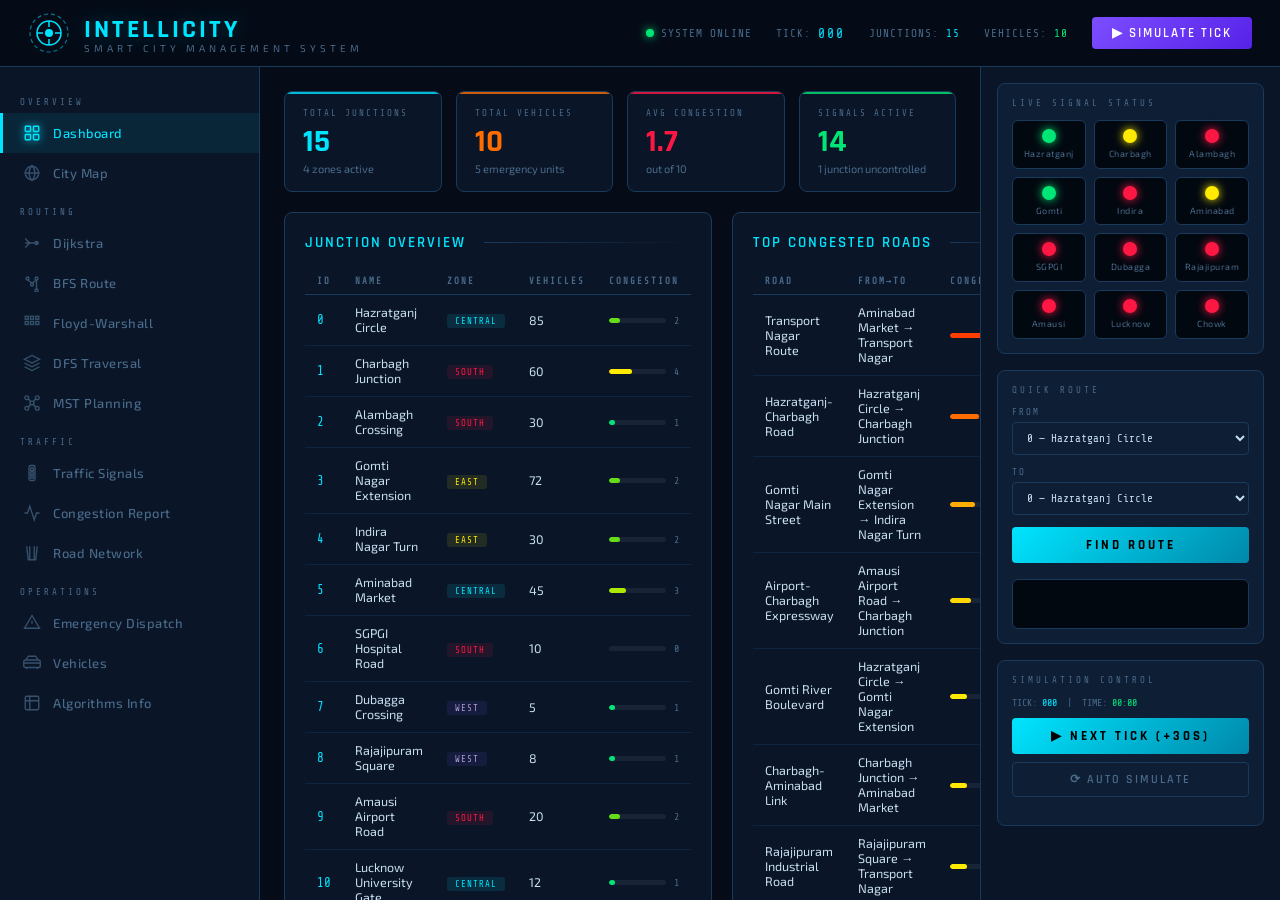
==== commit ccff7d02: "responsiveness" ====
--- a/index.html
+++ b/index.html
@@ -11,6 +11,7 @@
 
 <!-- HEADER -->
 <header>
+  <button class="nav-toggle" id="nav-toggle" onclick="toggleNav()" aria-label="Toggle navigation">☰</button>
   <div class="logo">
     <svg class="logo-icon" viewBox="0 0 42 42" fill="none" xmlns="http://www.w3.org/2000/svg">
       <circle cx="21" cy="21" r="19" stroke="#00e5ff" stroke-width="1.2" stroke-dasharray="4 3" opacity="0.5"/>
@@ -37,6 +38,8 @@
 
 <div class="app">
 
+  <div class="nav-backdrop" id="nav-backdrop" onclick="closeNav()"></div>
+
   <!-- LEFT NAV -->
   <nav class="sidebar-nav">
     <div class="nav-section-label">Overview</div>
@@ -132,23 +135,27 @@
         <div>
           <div class="panel">
             <div class="panel-title">Junction Overview</div>
+            <div class="table-scroll">
             <table class="data-table">
               <thead>
                 <tr><th>ID</th><th>Name</th><th>Zone</th><th>Vehicles</th><th>Congestion</th></tr>
               </thead>
               <tbody id="junction-table-body"></tbody>
             </table>
+            </div>
           </div>
         </div>
         <div>
           <div class="panel">
             <div class="panel-title">Top Congested Roads</div>
+            <div class="table-scroll">
             <table class="data-table">
               <thead>
                 <tr><th>Road</th><th>From→To</th><th>Congestion</th></tr>
               </thead>
               <tbody id="road-congestion-body"></tbody>
             </table>
+            </div>
           </div>
           <div class="panel">
             <div class="panel-title">Zone Summary</div>
@@ -263,10 +270,12 @@
         <button class="btn-run" style="width:auto; padding:10px 28px;" onclick="renderMST()">⚡ COMPUTE MST</button>
         <div id="mst-summary" style="margin-top:16px;"></div>
         <div class="section-head" style="margin-top:20px;">Selected Roads</div>
+        <div class="table-scroll">
         <table class="data-table">
           <thead><tr><th>Road Name</th><th>From</th><th>To</th><th>Distance</th></tr></thead>
           <tbody id="mst-table-body"></tbody>
         </table>
+        </div>
       </div>
     </div>
 
@@ -278,12 +287,14 @@
           <button class="btn-run" style="width:auto;padding:9px 20px;" onclick="optimizeSignals()">⚡ OPTIMIZE SIGNALS (GREEDY)</button>
           <button class="btn-secondary" style="width:auto;padding:9px 20px;" onclick="renderSignals()">↻ REFRESH</button>
         </div>
+        <div class="table-scroll">
         <table class="data-table" id="signal-table">
           <thead>
             <tr><th>Junction</th><th>Zone</th><th>Phase</th><th>Vehicle Density</th><th>Green</th><th>Red</th><th>Emergency</th></tr>
           </thead>
           <tbody id="signal-table-body"></tbody>
         </table>
+        </div>
       </div>
     </div>
 
@@ -330,10 +341,12 @@
         <div class="section-head">Top Congested Junctions</div>
         <div id="congestion-junctions"></div>
         <div class="section-head" style="margin-top:20px;">Road Congestion Ranking</div>
+        <div class="table-scroll">
         <table class="data-table">
           <thead><tr><th>Road Name</th><th>From</th><th>To</th><th>Distance</th><th>Congestion</th><th>Status</th></tr></thead>
           <tbody id="congestion-roads-body"></tbody>
         </table>
+        </div>
       </div>
     </div>
 
@@ -341,10 +354,12 @@
     <div class="view" id="view-roads">
       <div class="panel">
         <div class="panel-title">Road Network</div>
+        <div class="table-scroll">
         <table class="data-table">
           <thead><tr><th>Road Name</th><th>From</th><th>To</th><th>Distance (m)</th><th>Bidirectional</th><th>Congestion</th><th>Status</th></tr></thead>
           <tbody id="road-table-body"></tbody>
         </table>
+        </div>
       </div>
       <div class="panel">
         <div class="panel-title">Block / Unblock Road</div>
@@ -383,10 +398,12 @@
     <div class="view" id="view-vehicles">
       <div class="panel">
         <div class="panel-title">Vehicle Registry</div>
+        <div class="table-scroll">
         <table class="data-table">
           <thead><tr><th>ID</th><th>Plate</th><th>Type</th><th>From</th><th>To</th><th>Fuel</th><th>Emergency</th></tr></thead>
           <tbody id="vehicle-table-body"></tbody>
         </table>
+        </div>
       </div>
       <div class="panel">
         <div class="panel-title">Vehicle Statistics</div>
--- a/css/style.css
+++ b/css/style.css
@@ -36,7 +36,7 @@
       linear-gradient(90deg, rgba(0,229,255,0.03) 1px, transparent 1px);
     background-size: 40px 40px;
     pointer-events:none;
-    z-index:0;
+    z-index:-1;
   }
 
   /* ─── HEADER ─── */
@@ -137,8 +137,6 @@
 
   /* ─── LAYOUT ─── */
   .app {
-    position: relative;
-    z-index: 1;
     display: grid;
     grid-template-columns: 260px 1fr 300px;
     grid-template-rows: auto 1fr;
@@ -249,6 +247,8 @@
     gap: 14px;
     margin-bottom: 20px;
   }
+
+  .stats-grid-3 { grid-template-columns: repeat(3, 1fr); margin-bottom: 0; }
 
   .stat-card {
     background: var(--panel);
@@ -929,3 +929,162 @@
   /* ─── MST SUMMARY ─── */
   #mst-summary .stat-value { font-size: 28px; }
 
+  /* ─── TABLE SCROLL WRAPPER ─── */
+  .table-scroll { overflow-x: auto; -webkit-overflow-scrolling: touch; }
+
+  /* ─── NAV TOGGLE / BACKDROP (mobile) ─── */
+  .nav-toggle {
+    display: none;
+    align-items: center;
+    justify-content: center;
+    width: 36px;
+    height: 36px;
+    background: var(--panel2);
+    border: 1px solid var(--border);
+    border-radius: 4px;
+    color: var(--accent);
+    font-size: 18px;
+    cursor: pointer;
+    flex-shrink: 0;
+    position: relative;
+    z-index: 250;
+  }
+
+  .nav-backdrop { display: none; }
+
+  /* ═══════════════════════════════════════════════════════
+     RESPONSIVE BREAKPOINTS
+     ═══════════════════════════════════════════════════════ */
+
+  /* ─── LARGE TABLET / SMALL LAPTOP ─── */
+  @media (max-width: 1180px) {
+    .app { grid-template-columns: 210px 1fr 250px; }
+    .stats-grid { grid-template-columns: repeat(2, 1fr); }
+  }
+
+  /* ─── TABLET & BELOW: drawer nav, stacked layout ─── */
+  @media (max-width: 900px) {
+    header { padding: 10px 14px; flex-wrap: wrap; row-gap: 8px; }
+    .header-status { flex-wrap: wrap; gap: 8px 16px; }
+    .logo-text { font-size: 20px; }
+    .logo-sub { font-size: 9px; letter-spacing: 2px; }
+
+    .nav-toggle { display: flex; }
+
+    .app {
+      display: block;
+      height: auto;
+    }
+
+    .sidebar-nav {
+      position: fixed;
+      top: 0;
+      left: 0;
+      height: 100vh;
+      width: 260px;
+      max-width: 80vw;
+      z-index: 200;
+      transform: translateX(-100%);
+      transition: transform .25s ease;
+      box-shadow: 8px 0 24px rgba(0,0,0,.5);
+    }
+
+    .sidebar-nav.open { transform: translateX(0); }
+
+    .nav-backdrop.open {
+      display: block;
+      position: fixed;
+      inset: 0;
+      background: rgba(0,0,0,.55);
+      z-index: 150;
+    }
+
+    .main-content { padding: 16px; }
+
+    .sidebar-right {
+      border-left: none;
+      border-top: 1px solid var(--border);
+      flex-direction: row;
+      flex-wrap: wrap;
+    }
+
+    .sidebar-right .signal-widget { flex: 1 1 260px; }
+
+    .two-col { grid-template-columns: 1fr; }
+    .stats-grid { grid-template-columns: repeat(2, 1fr); }
+    .stats-grid-3 { grid-template-columns: repeat(3, 1fr); }
+    .signal-grid { grid-template-columns: repeat(auto-fill, minmax(70px, 1fr)); }
+  }
+
+  /* ─── NARROW: tables reflow into stacked cards instead of scrolling ─── */
+  @media (max-width: 700px) {
+    .data-table thead { display: none; }
+
+    .data-table, .data-table tbody, .data-table tr, .data-table td {
+      display: block;
+      width: 100%;
+    }
+
+    .data-table tr {
+      margin-bottom: 12px;
+      border: 1px solid var(--border);
+      border-radius: 8px;
+      padding: 4px 12px;
+      background: var(--panel2);
+    }
+
+    .data-table td {
+      display: flex;
+      align-items: center;
+      justify-content: space-between;
+      gap: 12px;
+      padding: 8px 0;
+      border-bottom: 1px solid rgba(26,58,92,.3);
+      text-align: right;
+    }
+
+    .data-table td:last-child { border-bottom: none; }
+
+    .data-table td > .congestion-bar-wrap { flex: 1; min-width: 0; }
+
+    .data-table td::before {
+      content: attr(data-label);
+      font-family: 'Share Tech Mono', monospace;
+      font-size: 9px;
+      letter-spacing: 1px;
+      color: var(--text-dim);
+      text-transform: uppercase;
+      text-align: left;
+      flex-shrink: 0;
+    }
+
+    .table-scroll { overflow-x: visible; }
+  }
+
+  /* ─── PHONE ─── */
+  @media (max-width: 480px) {
+    header { flex-wrap: wrap; gap: 10px; }
+    .header-status { width: 100%; flex-wrap: wrap; gap: 8px 14px; }
+    .btn-simulate { padding: 7px 14px; font-size: 12px; }
+
+    .main-content { padding: 12px; }
+    .panel { padding: 14px; }
+
+    .stats-grid { grid-template-columns: 1fr 1fr; gap: 10px; }
+    .stats-grid-3 { grid-template-columns: 1fr; }
+    .stat-value { font-size: 24px; }
+
+    .form-grid-2 { grid-template-columns: 1fr; }
+
+    .editor-row {
+      display: flex;
+      flex-wrap: wrap;
+      align-items: center;
+      gap: 8px;
+    }
+    .editor-row > div:first-child { flex: 1 1 100%; }
+    .editor-val { order: 1; }
+    .editor-slider { order: 2; flex: 1 1 140px; }
+    .btn-apply { order: 3; }
+  }
+
